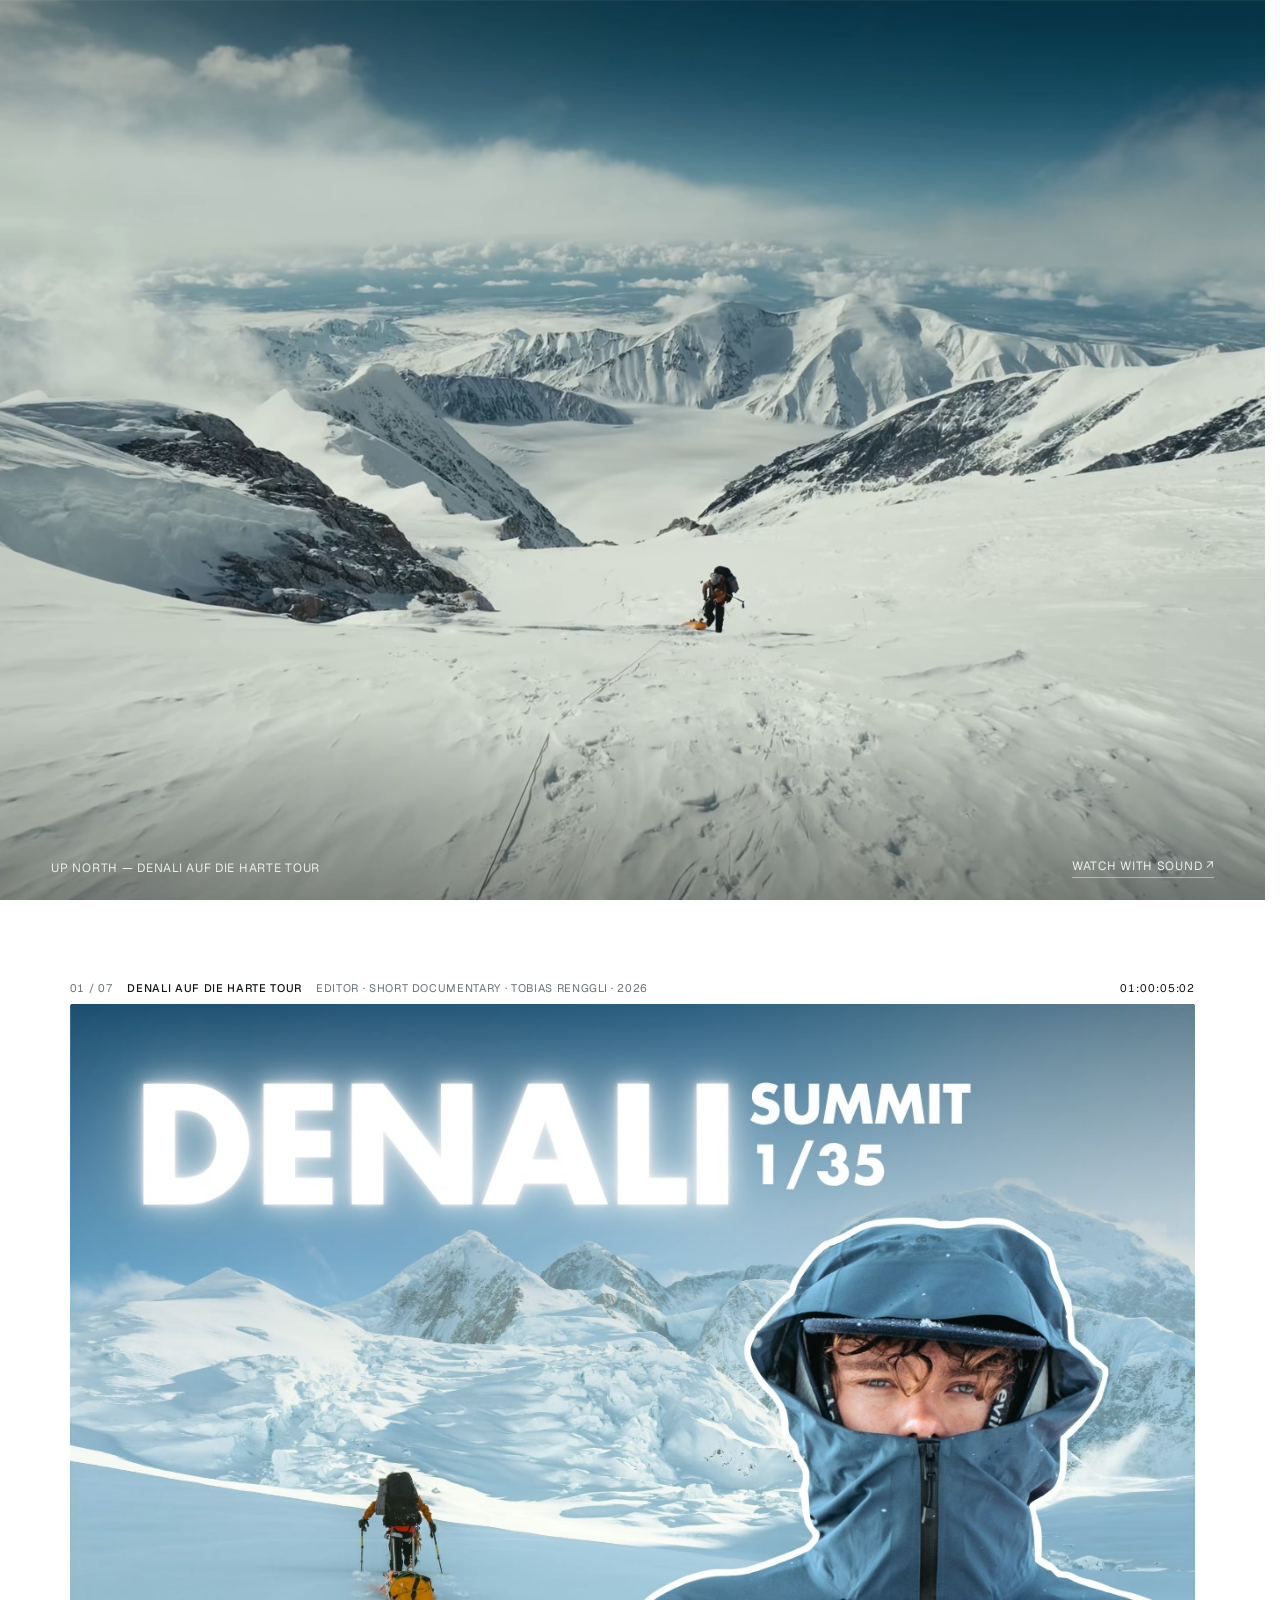
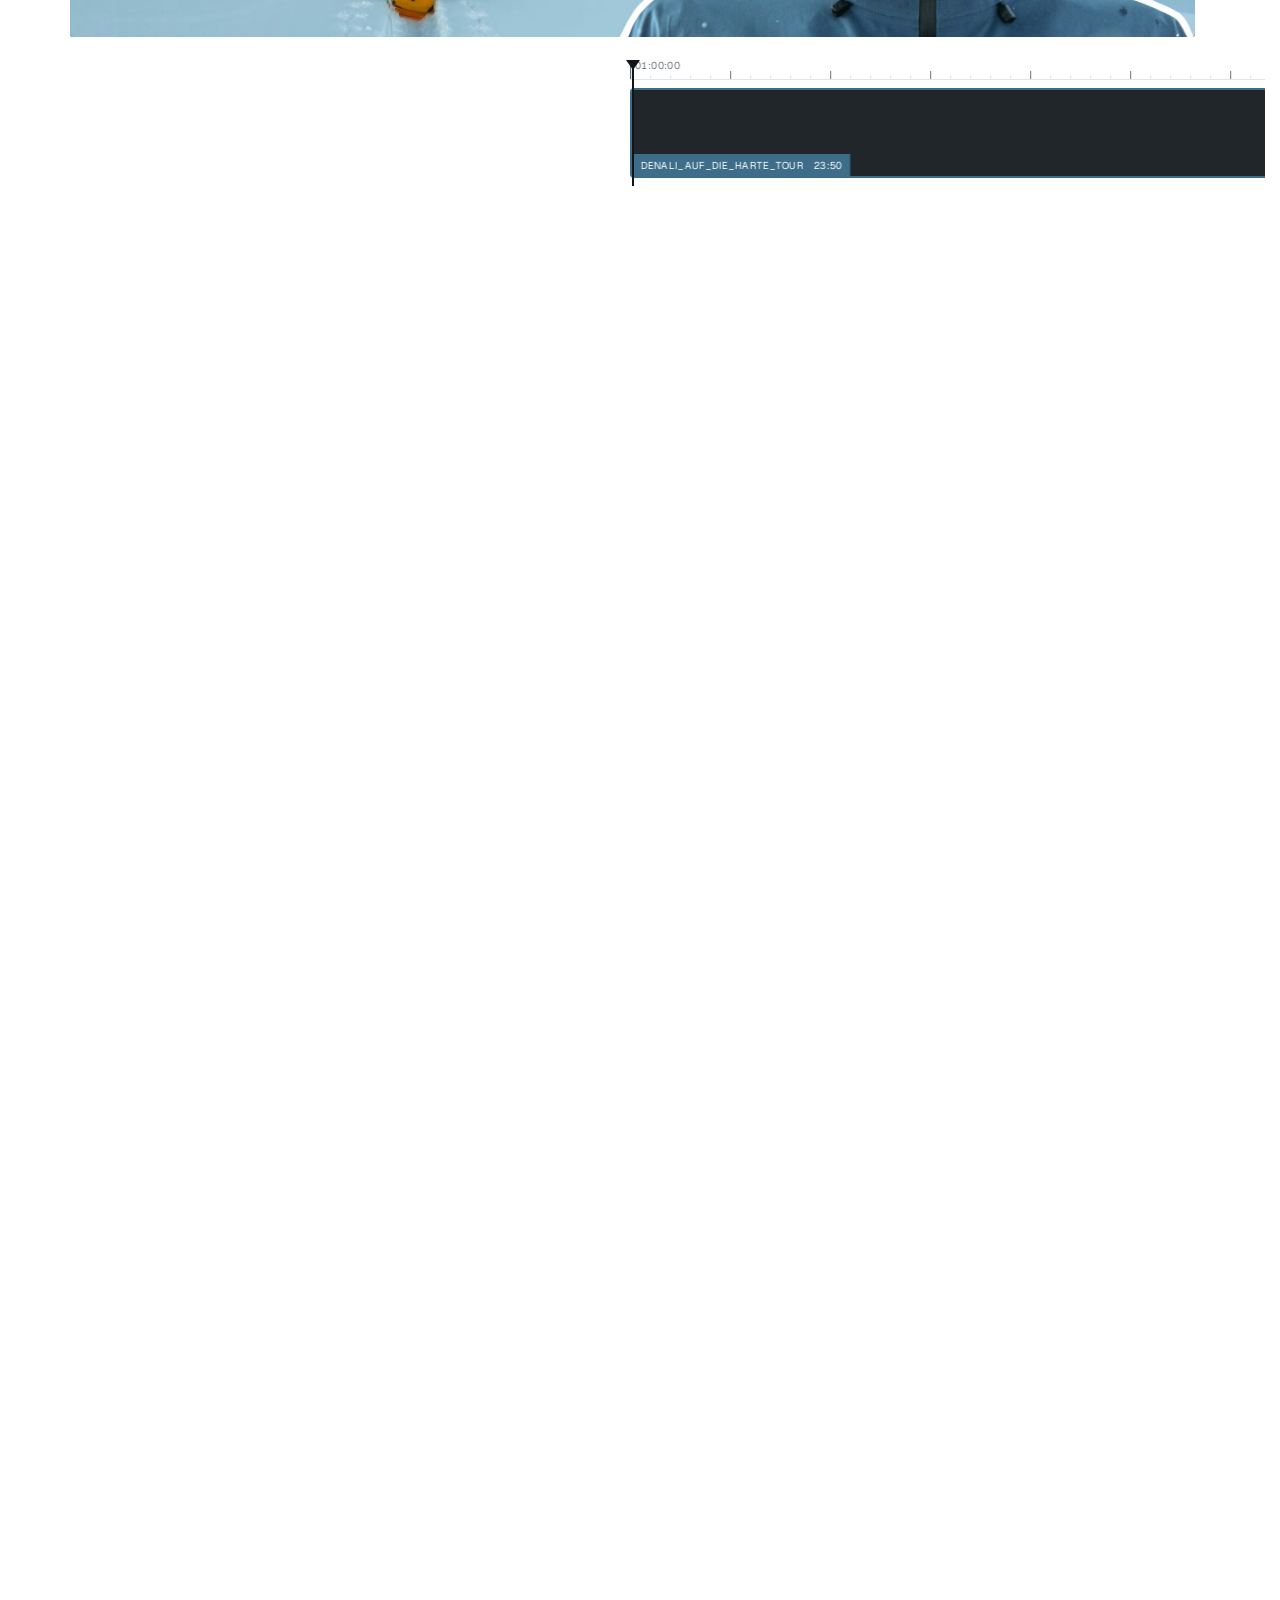
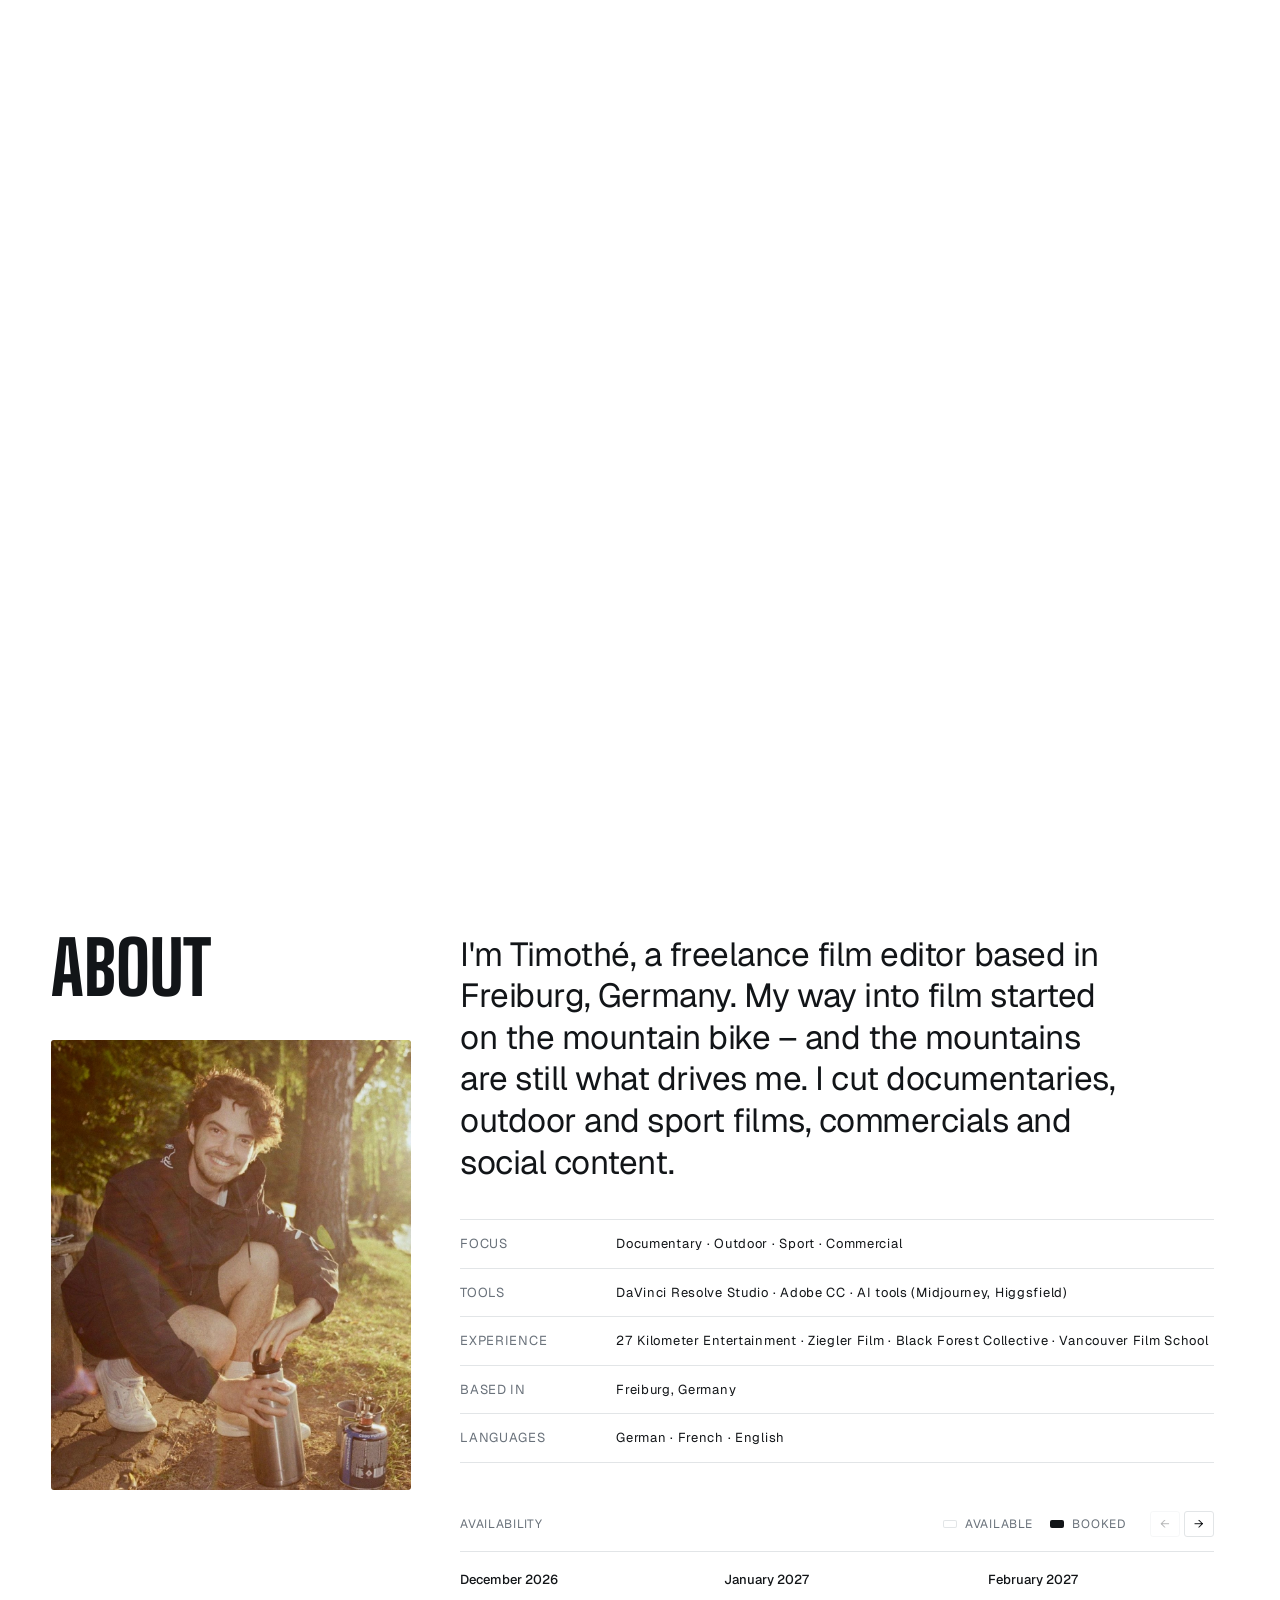
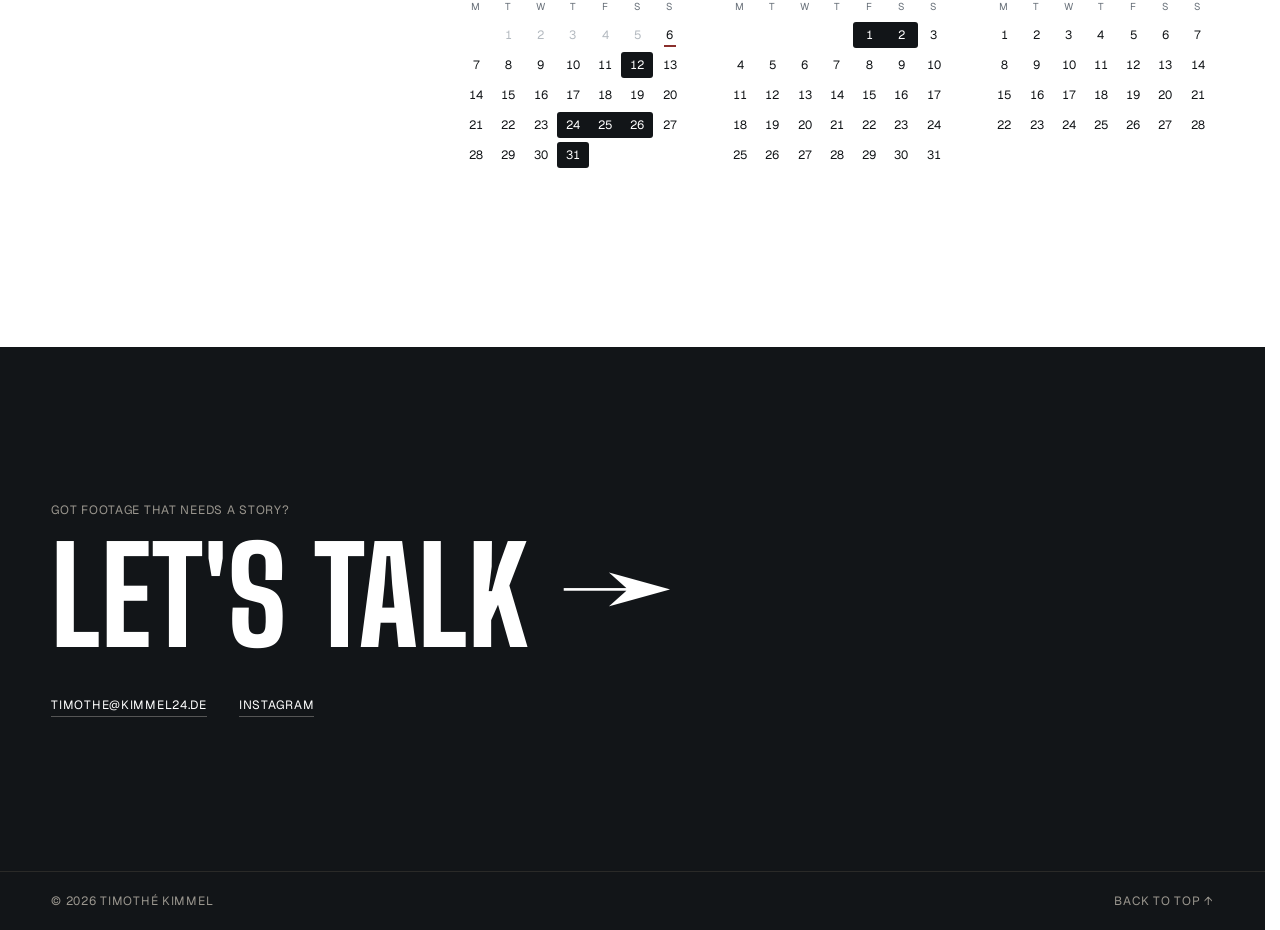
==== index.html @ 5ed4fe99 "Alte Einrast-Version (?snap) entfernt Co-Authored-By: Claude Opus 5.5 <noreply@anthropic.com>" ====
<!doctype html>
<html lang="en">
<head>
  <meta charset="utf-8">
  <meta name="viewport" content="width=device-width, initial-scale=1">
  <title>Timothé Kimmel | Editor – Sport, Outdoor & Doc</title>
  <meta name="description" content="Timothé Kimmel – freelance editor for sport, outdoor and documentary films.">
  <link rel="preconnect" href="https://fonts.googleapis.com">
  <link rel="preconnect" href="https://fonts.gstatic.com" crossorigin>
  <link href="https://fonts.googleapis.com/css2?family=Big+Shoulders+Display:wght@700;800&family=Geist:wght@400;500;600&display=swap" rel="stylesheet">
  <link rel="stylesheet" href="style.css?v=75">
</head>
<body>

  <header class="topbar">
    <a href="#top" class="brand">Timothé Kimmel</a>
    <nav>
      <a href="#work">Work</a>
      <a href="#about">About</a>
      <a href="#contact">Contact</a>
    </nav>
  </header>

  <main id="top">

    <!-- ============ HERO ============ -->
    <section class="hero">
      <!-- Hintergrund: eigener Denali-Loop.
           data-landscape = Querformat (16:9), data-portrait = Hochformat (9:16) fürs Handy (leer = Querformat überall).
           Zu jedem Namen gehören die Dateien -av1.mp4, -hevc.mp4 und -h264.mp4 im Ordner media/. -->
      <div class="hero-media" data-landscape="media/banner-16x9" data-portrait="media/banner-9x16">
        <video autoplay muted loop playsinline preload="auto" poster="media/banner-16x9-poster.jpg" aria-hidden="true"></video>
      </div>
      <h1 class="visually-hidden">Timothé Kimmel – Freelance Editor for sport, outdoor &amp; documentary</h1>
      <div class="hero-bar mono">
        <span>Up North — Denali auf die harte Tour</span>
        <button class="hero-watch" data-video="youtube:qEK9n64dlRE" data-title="Denali auf die harte Tour">Watch with sound ↗</button>
      </div>
    </section>

    <!-- ============ WORK: Timeline ============
         Jeder Clip = ein Projekt. Reihenfolge hier = Reihenfolge in der Timeline.
         data-video    = youtube:ID  oder  vimeo:ID  oder  vimeo:ID:HASH  (weglassen = noch nicht fertig)
         data-duration = Filmlänge in Sekunden (bestimmt die Clip-Breite und den Timecode)
         data-status="in-post" = Projekt im Schnitt, nicht anklickbar -->
    <section class="work" id="work">
      <div class="tl-sticky">
        <h2 class="visually-hidden">Work</h2>

        <!-- Viewer: zeigt das Projekt unter dem Abspielkopf (wie der Viewer in Resolve) -->
        <div class="tl-stage">
          <div class="tl-frame">
            <div class="tl-bar mono" aria-live="polite">
              <span class="tl-count muted">01 / 07</span>
              <span class="tl-title"></span>
              <span class="tl-meta muted"></span>
              <span class="tl-award" hidden></span>
              <span class="vw-tc" aria-hidden="true">01:00:00:00</span>
            </div>
            <button class="tl-viewer" aria-label="Play film">
              <img class="vw-still" alt="">
              <video class="vw-video" muted loop playsinline preload="none" aria-hidden="true"></video>
              <span class="vw-play mono" aria-hidden="true">Play film ↗</span>
            </button>
          </div>
        </div>

        <div class="tl-viewport">
          <div class="tl-track">
            <div class="tl-ruler" aria-hidden="true"></div>

            <button class="clip" data-video="youtube:qEK9n64dlRE" data-duration="1430" data-preview="media/preview-denali.mp4"
              data-title="Denali auf die harte Tour" data-meta="Editor · Short documentary · Tobias Renggli · 2026"
              data-thumb="media/thumbs/denali.jpg?v=2"></button>

            <button class="clip" data-video="youtube:c_zBys_uTHk" data-duration="58"
              data-title="Gipfeli of Switzerland" data-meta="Junior Editor · Documentary · Tobias Renggli · 2024" data-award="EOFT Selection"
              data-thumb="media/thumbs/gipfeli.jpg?v=2"></button>

            <button class="clip" data-video="vimeo:1159707051" data-duration="95"
              data-title="Fehl am Platz" data-meta="Director · Editor · Short film · 2026"
              data-thumb="media/thumbs/fehl-am-platz.jpg?v=2"></button>

            <button class="clip" data-video="youtube:lmGJY6_9Zt0" data-duration="607"
              data-title="Why I needed a night outside. Solo." data-meta="Editor · Travel vlog · Wiebke Lühmann · 2025"
              data-thumb="media/thumbs/night-outside.jpg?v=2"></button>

            <button class="clip" data-video="youtube:7GFW0JM0Wo0" data-duration="19"
              data-title="Autumn" data-meta="Camera · Editor · MTB film · Julius Kowaltschik · 2024"
              data-thumb="media/thumbs/autumn.jpg?v=2"></button>

            <button class="clip" data-video="vimeo:836962035:14b866cf9f" data-duration="60"
              data-title="FUJIFILM X-H2s" data-meta="Editor · Trailer · Fujifilm – Visual Storytelling with Sarah Ziegler · 2023"
              data-thumb="media/thumbs/fujifilm.jpg?v=2"></button>

            <button class="clip" data-status="in-post" data-duration="180"
              data-title="enliven" data-meta="MTB film · In post – coming soon"
              data-thumb="media/thumbs/enliven.jpg?v=2"></button>
          </div>
          <div class="tl-playhead" aria-hidden="true"></div>
        </div>

      </div>
    </section>

    <!-- ============ ABOUT ============ -->
    <section class="section about" id="about">
      <div class="about-side">
        <h2 class="section-title">About</h2>
        <figure class="portrait">
          <img src="media/portrait.jpg?v=3" alt="Timothé Kimmel" width="1060" height="1326" loading="lazy">
        </figure>
      </div>
      <div class="about-body">
        <p class="lead">I'm Timothé, a freelance film editor based in Freiburg, Germany. My way into film started on the mountain bike – and the mountains are still what drives me. I cut documentaries, outdoor and sport films, commercials and social content.</p>
        <ul class="facts mono">
          <li><span>Focus</span>Documentary · Outdoor · Sport · Commercial</li>
          <li><span>Tools</span>DaVinci Resolve Studio · Adobe CC · AI tools (Midjourney, Higgsfield)</li>
          <li><span>Experience</span>27 Kilometer Entertainment · Ziegler Film · Black Forest Collective · Vancouver Film School</li>
          <li><span>Based in</span>Freiburg, Germany</li>
          <li><span>Languages</span>German · French · English</li>
        </ul>
        <!-- Auslastungskalender: belegte Tage kommen automatisch aus dem Google-Kalender
             (media/availability.json, alle 3 Stunden aktualisiert per GitHub Action). -->
        <div class="availability" hidden>
          <div class="avail-head mono">
            <span class="muted">Availability</span>
            <span class="avail-legend"><i class="lg-free"></i>Available <i class="lg-busy"></i>Booked</span>
            <span class="avail-nav">
              <button class="avail-prev" aria-label="Previous month">←</button>
              <button class="avail-next" aria-label="Next month">→</button>
            </span>
          </div>
          <div class="avail-months"></div>
        </div>
      </div>
    </section>

    <!-- ============ CONTACT ============ -->
    <section class="contact" id="contact">
      <p class="mono muted">Got footage that needs a story?</p>
      <a class="contact-big" href="mailto:timothe@kimmel24.de">Let's talk →</a>
      <div class="contact-links mono">
        <a href="mailto:timothe@kimmel24.de">timothe@kimmel24.de</a>
        <a href="https://www.instagram.com/timothe.kimmel/" target="_blank" rel="noopener">Instagram</a>
      </div>
    </section>
  </main>

  <footer class="footer mono">
    <span>© <span id="year"></span> Timothé Kimmel</span>
    <a href="#top">Back to top ↑</a>
  </footer>

  <!-- Video player -->
  <div class="lightbox" id="lightbox" role="dialog" aria-modal="true" aria-label="Video" hidden>
    <button class="lightbox-close mono" aria-label="Close">Close ✕</button>
    <div class="lightbox-frame"></div>
  </div>

  <!-- Eigener Cursor über Viewer und Clips (nur mit Maus) -->
  <div class="cursor" aria-hidden="true"><span class="cursor-label"></span></div>

  <script src="main.js?v=76"></script>
</body>
</html>
---- style.css ----
/* ============ Farben & Schriften – hier zentral anpassen ============ */
:root {
  /* Kühle Palette aus dem Denali-Material: Schnee, Fels, Gletscher */
  --paper: #ffffff;    /* Weiß */
  --ink: #121518;      /* Fels – fast Schwarz mit Blaustich */
  --muted: #69717a;    /* Granit-Grau */
  --line: #e2e5e7;
  --accent: #3e6d8a;   /* Gletscherblau – nur sparsam (Hover, Status) */
  --offline: #8a2f2c;  /* dunkles Rot für Projekte "In post" */
  --sans: "Geist", system-ui, sans-serif;
  /* Beschriftungen/Timecode: Geist mit gleich breiten Ziffern (normale Null, Timecode springt nicht) */
  --mono: "Geist", system-ui, sans-serif;
  /* Überschriften-Schrift: Big Shoulders Display */
  --display: "Big Shoulders Display", Impact, sans-serif;
  --display-weight: 800; --display-style: normal; --display-case: uppercase;
  --display-track: 0; --display-lh: .82; --display-scale: 1.15;
  --gutter: clamp(16px, 4vw, 56px);
}

* { box-sizing: border-box; margin: 0; padding: 0; }
html { scroll-behavior: smooth; overflow-x: hidden; overflow-x: clip; scrollbar-gutter: stable; }
body {
  background: var(--paper);
  color: var(--ink);
  font-family: var(--sans);
  font-size: 17px;
  line-height: 1.5;
  -webkit-font-smoothing: antialiased;
  overflow-x: hidden; overflow-x: clip;
}
img { display: block; width: 100%; height: 100%; object-fit: cover; }
a { color: inherit; text-decoration: none; }
button { font: inherit; color: inherit; background: none; border: 0; cursor: pointer; }

.mono { font-family: var(--mono); font-size: 12px; letter-spacing: .06em; text-transform: uppercase; font-variant-numeric: tabular-nums; }
.muted { color: var(--muted); }

/* ============ Topbar ============ */
.topbar {
  position: fixed; inset: 0 0 auto 0; z-index: 20;
  display: flex; justify-content: space-between; align-items: center;
  padding: 18px var(--gutter);
  background: rgba(255,255,255,.9); color: var(--ink);
  backdrop-filter: blur(10px); -webkit-backdrop-filter: blur(10px);
  border-bottom: 1px solid var(--line);
  transform: translate3d(0, -100%, 0); transition: transform .45s cubic-bezier(.2,.7,.2,1);
  /* eigene, feste Grafikebene: kein Flackern der Schrift beim schnellen Scrollen */
  will-change: transform; backface-visibility: hidden; -webkit-backface-visibility: hidden;
}
.topbar.is-visible { transform: translate3d(0, 0, 0); }
.visually-hidden { position: absolute; width: 1px; height: 1px; overflow: hidden; clip: rect(0 0 0 0); white-space: nowrap; }
.brand { font-family: var(--display); font-weight: var(--display-weight); font-style: var(--display-style); text-transform: var(--display-case); letter-spacing: var(--display-track); font-size: calc(19px * var(--display-scale)); }
.topbar nav { display: flex; gap: clamp(14px, 3vw, 36px); font-family: var(--mono); font-size: 12px; text-transform: uppercase; letter-spacing: .06em; }
.topbar nav a { position: relative; }
.topbar nav a::after { content: ""; position: absolute; left: 0; right: 100%; bottom: -3px; height: 1px; background: currentColor; transition: right .3s; }
.topbar nav a:hover::after { right: 0; }

/* ============ Hero: Denali vollflächig ============ */
.hero {
  position: relative; isolation: isolate;
  min-height: 100svh;
  display: flex; flex-direction: column; justify-content: flex-end;
  padding: 110px var(--gutter) 0;
  color: #fff; background: var(--ink);
  overflow: hidden; overflow: clip;
}
.hero-media { position: absolute; inset: 0; z-index: -1; }
.hero-media img { width: 100%; height: 100%; object-fit: cover; animation: drift 30s ease-out both; }
.hero-media video { position: absolute; inset: 0; width: 100%; height: 100%; object-fit: cover; }
@keyframes drift { from { transform: scale(1.12); } to { transform: scale(1); } }
.hero-media::after {
  content: ""; position: absolute; inset: 0; z-index: 2;
  background: linear-gradient(180deg, rgba(0,0,0,.25) 0%, rgba(0,0,0,0) 18%, rgba(0,0,0,0) 80%, rgba(0,0,0,.35) 100%);
}
.hero-bar {
  display: flex; justify-content: space-between; align-items: center; gap: 16px; flex-wrap: wrap;
  padding: 22px 0; opacity: .85;
}
.hero-watch { text-transform: uppercase; letter-spacing: .06em; border-bottom: 1px solid rgba(255,255,255,.5); padding-bottom: 2px; }
.hero-watch:hover { border-color: #fff; }
.hero:hover .hero-bar { opacity: 1; }

/* ============ Sections ============ */
.section { padding: clamp(72px, 12vw, 160px) var(--gutter) 0; }
.section-head {
  display: flex; justify-content: space-between; align-items: baseline; gap: 16px; flex-wrap: wrap;
  border-bottom: 1px solid var(--ink); padding-bottom: 14px; margin-bottom: clamp(24px, 4vw, 48px);
}
.section-title { font-family: var(--display); font-weight: var(--display-weight); font-style: var(--display-style); text-transform: var(--display-case); letter-spacing: var(--display-track); font-size: calc(clamp(30px, 5vw, 64px) * var(--display-scale)); line-height: .95; }

/* Karten allgemein */
.thumb { position: relative; aspect-ratio: 16 / 9; overflow: hidden; background: #ccc; }
.thumb img { transition: transform .9s cubic-bezier(.2,.7,.2,1), filter .5s; }
.card-meta { position: relative; padding-top: 14px; }
.card-meta h3 { font-weight: 600; font-size: clamp(21px, 2.2vw, 30px); line-height: 1.1; letter-spacing: -.015em; margin: 4px 0 6px; }

/* Coming soon */
.soon-grid { display: grid; gap: clamp(16px, 2.5vw, 32px); }
.soon-card { display: grid; grid-template-columns: 2fr 1fr; gap: clamp(16px, 2.5vw, 32px); align-items: end; }
.soon-card .thumb img { filter: grayscale(.35); }
.badge { display: inline-flex; align-items: center; gap: 6px; color: var(--accent); }
.badge::before { content: ""; width: 7px; height: 7px; border-radius: 50%; background: var(--accent); }

/* Filter */
.filters { display: flex; flex-wrap: wrap; gap: 6px; }
.filters button { border: 1px solid var(--line); border-radius: 99px; padding: 7px 14px; transition: all .2s; }
.filters button:hover { border-color: var(--ink); }
.filters button.is-active { background: var(--ink); border-color: var(--ink); color: var(--paper); }

/* Projekt-Raster: erstes Projekt groß, Rest zweispaltig */
.work-grid { display: grid; grid-template-columns: repeat(2, 1fr); gap: clamp(36px, 5vw, 72px) clamp(16px, 2.5vw, 32px); }
.work-card { cursor: pointer; outline: none; }
.work-card.is-hidden { display: none; }
.work-card:hover .thumb img, .work-card:focus-visible .thumb img { transform: scale(1.045); }
.work-card:focus-visible .thumb { outline: 2px solid var(--accent); outline-offset: 4px; }

.play {
  position: absolute; left: 50%; top: 50%; width: 76px; height: 76px; margin: -38px 0 0 -38px;
  border-radius: 50%; background: rgba(255,255,255,.92);
  transform: scale(.6); opacity: 0; transition: transform .35s cubic-bezier(.2,.7,.2,1), opacity .25s;
}
.play::after { content: ""; position: absolute; left: 31px; top: 25px; border: 13px solid transparent; border-left: 20px solid var(--ink); border-right: 0; }
.work-card:hover .play, .work-card:focus-visible .play { transform: scale(1); opacity: 1; }
@media (hover: none) { .play { transform: scale(.8); opacity: .95; } }

/* About */
.about { display: grid; grid-template-columns: 1fr 2fr; gap: 32px; }
.about .section-title { border: 0; }
.lead { font-size: clamp(22px, 2.6vw, 36px); line-height: 1.25; letter-spacing: -.015em; margin-bottom: 36px; max-width: 30ch; }
.facts { list-style: none; border-top: 1px solid var(--line); }
.facts li { display: grid; grid-template-columns: 140px 1fr; gap: 16px; padding: 14px 0; border-bottom: 1px solid var(--line); text-transform: none; font-size: 13px; }
.facts span { color: var(--muted); text-transform: uppercase; }

/* Kontakt */
.contact {
  margin-top: clamp(96px, 14vw, 200px);
  background: var(--ink); color: var(--paper);
  padding: clamp(72px, 12vw, 160px) var(--gutter);
}
.contact .muted { color: #9a968e; }
.contact-big {
  display: inline-block; margin: 18px 0 40px;
  font-family: var(--display); font-weight: var(--display-weight); font-style: var(--display-style); text-transform: var(--display-case); letter-spacing: var(--display-track);
  font-size: calc(clamp(40px, 9vw, 160px) * var(--display-scale)); line-height: .9; white-space: nowrap;
  transition: color .25s;
}
.contact-big:hover { color: var(--accent); }
.contact-links { display: flex; flex-wrap: wrap; gap: 12px 32px; }
.contact-links a { border-bottom: 1px solid #555; padding-bottom: 2px; }
.contact-links a:hover { border-color: var(--accent); }

.footer { display: flex; justify-content: space-between; padding: 20px var(--gutter); background: var(--ink); color: #9a968e; border-top: 1px solid #2a2a28; }

/* Lightbox */
.lightbox { position: fixed; inset: 0; z-index: 50; background: rgba(10,10,9,.94); display: grid; place-items: center; padding: var(--gutter); overscroll-behavior: contain; touch-action: none; }
.lightbox-frame { touch-action: auto; }
.lightbox[hidden] { display: none; }
.lightbox-frame { width: min(1400px, 100%); aspect-ratio: 16 / 9; max-height: 85vh; }
.lightbox-frame iframe { width: 100%; height: 100%; border: 0; }
.lightbox-close { position: absolute; top: 18px; right: var(--gutter); color: #fff; padding: 8px; }
.lightbox-close:hover { color: var(--accent); }

/* Einblenden beim Scrollen */
.reveal { opacity: 0; transform: translateY(28px); transition: opacity .8s ease, transform .8s cubic-bezier(.2,.7,.2,1); }
.reveal.is-in { opacity: 1; transform: none; }

/* ============ Handy ============ */
@media (max-width: 760px) {
  .soon-grid, .soon-card, .work-grid, .about { grid-template-columns: 1fr; }
  .facts li { grid-template-columns: 110px 1fr; }
  .footer { flex-direction: column; gap: 8px; }
}

@media (prefers-reduced-motion: reduce) {
  *, *::before, *::after { animation: none !important; transition: none !important; }
  .reveal { opacity: 1; transform: none; }
}

/* ============ WORK: Viewer + Timeline ============ */
.work { position: relative; }
.tl-sticky {
  position: sticky; top: 0; height: 100svh; overflow: hidden; overflow: clip; /* clip: lässt sich nicht verschieben */
  display: flex; flex-direction: column; justify-content: center;
  padding: 76px 0 clamp(14px, 2.4vh, 28px);
  --clip-h: clamp(56px, 10vh, 96px);
}

/* Viewer: so groß wie möglich, kleine Titelzeile darüber */
/* Viewer + Timeline als ein Block, mittig im Bildschirm.
   Die Bühne ist so hoch wie ein 16:9-Bild in voller Breite (+ Titelzeile) und schrumpft, wenn der Platz nicht reicht. */
.tl-stage {
  flex: 0 1 auto; min-height: 0; height: calc((100vw - 2 * var(--gutter)) * 9 / 16 + 28px);
  display: flex; justify-content: center; align-items: flex-end;
  padding: 0 var(--gutter); margin-bottom: clamp(16px, 2.6vh, 28px); container-type: size;
}
/* Viewer bleibt immer 16:9: so breit wie möglich, aber nie höher als der verfügbare Platz (abzüglich Titelzeile) */
.tl-frame { --bar: 28px; width: min(100cqw, (100cqh - var(--bar)) * 16 / 9); display: flex; flex-direction: column; }
.tl-bar {
  display: flex; align-items: baseline; gap: 14px; padding-bottom: 8px; font-size: 11px; white-space: nowrap; min-width: 0;
}
.tl-title { color: var(--ink); font-weight: 500; }
.tl-meta { overflow: hidden; text-overflow: ellipsis; min-width: 0; }
.tl-award { color: var(--accent); font-weight: 500; }
.tl-award[hidden] { display: none; }
.vw-tc { margin-left: auto; font-variant-numeric: tabular-nums; letter-spacing: .08em; }
.tl-viewer { position: relative; flex: none; aspect-ratio: 16 / 9; width: 100%; background: #0d0f11; overflow: hidden; border-radius: 3px; cursor: pointer; }
.tl-viewer img, .tl-viewer video { position: absolute; inset: 0; width: 100%; height: 100%; object-fit: cover; transition: opacity .3s ease; }
.tl-viewer .vw-still.is-front { animation: kenburns 14s ease-in-out infinite alternate; }  /* nur die sichtbare Ebene bewegt sich */
@keyframes kenburns { from { transform: scale(1); } to { transform: scale(1.08) translate(-1%, -1%); } }
.tl-viewer .vw-video { opacity: 0; }
.tl-viewer.has-video .vw-video { opacity: 1; transition-duration: .5s; }  /* Loop blendet weich ein, beim Wechsel kurz aus */
.tl-viewer.is-switching img, .tl-viewer.is-switching video { opacity: 0; }
/* Zwei Thumbnail-Ebenen für die Kreuzblende: sichtbar ist nur die vordere bzw. die gerade einblendende */
.tl-viewer .vw-still { z-index: 1; }
.tl-viewer .vw-still:not(.is-front):not(.is-in) { opacity: 0; transition: none; }
.tl-viewer .vw-video { z-index: 2; }
.tl-viewer .vw-still.is-in { z-index: 3; }
.tl-viewer[data-cut="cut"] .vw-still { transition: none; }  /* Schnitt/Blende steuert das Skript selbst */
.tl-viewer.is-offline::after { z-index: 4; }
.tl-viewer .vw-play { z-index: 5; }
.vw-play {
  position: absolute; bottom: 14px; left: 16px; z-index: 2; color: #fff; font-size: 11px; text-shadow: 0 1px 6px rgba(0,0,0,.5);
  opacity: 0; transform: translateY(4px); transition: opacity .25s, transform .25s;
}
.tl-viewer:hover .vw-play, .tl-viewer:focus-visible .vw-play { opacity: 1; transform: none; }
.tl-viewer.is-offline { cursor: default; }
.tl-viewer.is-offline::after {
  content: "In post – coming soon"; position: absolute; inset: 0; display: grid; place-items: center;
  font-family: var(--mono); font-size: 12px; letter-spacing: .08em; text-transform: uppercase; color: #fff;
  background: repeating-linear-gradient(135deg, rgba(18,21,24,.55) 0 12px, rgba(18,21,24,.3) 12px 24px);
}
.tl-viewer.is-offline .vw-play { display: none; }

/* Timeline */
.tl-viewport { position: relative; flex: none; }
.tl-track { position: relative; display: flex; gap: 3px; width: max-content; padding-top: 28px; will-change: transform; }
.tl-ruler {
  position: absolute; left: 0; right: 0; top: 0; height: 20px; border-bottom: 1px solid var(--line);
  background:
    repeating-linear-gradient(90deg, var(--muted) 0 1px, transparent 1px 100px) bottom / 100% 8px no-repeat,
    repeating-linear-gradient(90deg, var(--line) 0 1px, transparent 1px 20px) bottom / 100% 4px no-repeat;
}
.tl-ruler span { position: absolute; top: 0; font-family: var(--mono); font-size: 10px; color: var(--muted); letter-spacing: .04em; padding-left: 4px; border-left: 1px solid var(--muted); line-height: 11px; }
.clip {
  flex: none; position: relative; height: var(--clip-h); display: flex; flex-direction: column; overflow: hidden;
  border-radius: 4px; border: 2px solid transparent; background: #20262a; transition: border-color .25s;
}
.clip-frames {
  flex: 1; background-image: var(--thumb); background-size: auto 100%; background-repeat: repeat-x;
  filter: grayscale(.85) brightness(.75); transition: filter .35s;
}
.clip-label {
  height: 22px; display: flex; justify-content: space-between; align-items: center; gap: 10px;
  padding: 0 8px; background: #4a5660; color: #fff; font-family: var(--mono); font-size: 10px; letter-spacing: .03em; transition: background .25s;
}
.clip-label span:first-child { overflow: hidden; text-overflow: ellipsis; white-space: nowrap; will-change: transform; }
.clip.is-active { border-color: var(--accent); }
.clip.is-active .clip-frames, .clip:hover .clip-frames { filter: none; }
.clip.is-active .clip-label { background: var(--accent); }
.clip:focus-visible { outline: 2px solid var(--ink); outline-offset: 3px; }
.clip[data-status="in-post"] { cursor: default; }
.clip[data-status="in-post"].is-active { border-color: var(--offline); }
.clip[data-status="in-post"].is-active .clip-label { background: var(--offline); }
.clip[data-status="in-post"] .clip-frames::after {
  content: ""; position: absolute; inset: 0 0 22px;
  background: repeating-linear-gradient(135deg, rgba(18,21,24,.45) 0 10px, rgba(18,21,24,.15) 10px 20px);
}
.tl-playhead { position: absolute; left: 50%; top: 0; bottom: -8px; width: 2px; margin-left: -1px; background: var(--ink); pointer-events: none; z-index: 3; }
.tl-playhead::before { content: ""; position: absolute; top: 0; left: -6px; border: 7px solid transparent; border-top: 10px solid var(--ink); }

/* Handy (Hochformat): ohne Überschrift, Viewer volle Breite */
@media (max-width: 760px) {
  .tl-sticky { --clip-h: clamp(56px, 10vh, 84px); padding-top: 72px; }
  .tl-stage { height: auto; flex: none; container-type: normal; }
  .tl-frame { width: 100%; }
  /* Feste Höhe (2 Zeilen), damit der Viewer beim Projektwechsel nicht springt */
  .tl-bar {
    display: grid; grid-template-columns: auto minmax(0, 1fr) auto; grid-template-rows: 16px 16px;
    column-gap: 10px; row-gap: 4px; align-items: center; white-space: nowrap;
  }
  .tl-title { overflow: hidden; text-overflow: ellipsis; min-width: 0; }
  .tl-meta { grid-column: 1 / 3; grid-row: 2; }
  .tl-award { grid-column: 3; grid-row: 2; justify-self: end; }
  .tl-award[hidden] { display: block; visibility: hidden; }
}

/* ============ Eigener Cursor ============ */
.cursor {
  position: fixed; left: 0; top: 0; z-index: 70; pointer-events: none;
  width: 66px; height: 66px; margin: -33px 0 0 -33px; border-radius: 50%;
  display: grid; place-items: center;
  background: rgba(255,255,255,.94); color: var(--ink);
  box-shadow: 0 6px 24px rgba(0,0,0,.18);
  transform: translate3d(var(--x, -200px), var(--y, -200px), 0) scale(0);
  transition: transform .25s cubic-bezier(.2,.7,.2,1), width .25s, height .25s, margin .25s, background .25s, color .25s;
  will-change: transform;
}
.cursor.is-on { transform: translate3d(var(--x), var(--y), 0) scale(1); }
.cursor-label { font-family: var(--mono); font-size: 9.5px; letter-spacing: .08em; text-transform: uppercase; display: flex; align-items: center; gap: 6px; white-space: nowrap; }
.cursor[data-kind="play"] .cursor-label::before { content: ""; border: 4px solid transparent; border-left: 7px solid currentColor; border-right: 0; }
.cursor[data-kind="view"] { width: 48px; height: 48px; margin: -24px 0 0 -24px; background: var(--ink); color: #fff; }
.cursor[data-kind="offline"] { width: 60px; height: 60px; margin: -30px 0 0 -30px; background: var(--offline); color: #fff; }
@media (hover: hover) and (pointer: fine) {
  .tl-viewer, .clip { cursor: none; }
  .tl-viewer .vw-play { display: none; }
}
@media (hover: none), (pointer: coarse) { .cursor { display: none; } }

/* ============ Portrait in About ============ */
.about-side { display: flex; flex-direction: column; gap: clamp(20px, 3vw, 36px); }
.portrait { margin: 0; max-width: 360px; aspect-ratio: 4 / 5; overflow: hidden; border-radius: 3px; background: var(--line); }
.portrait img { width: 100%; height: 100%; object-fit: cover; }
/* Einblenden: weich aus leichter Unschärfe und Zoom */
.portrait.reveal { opacity: 0; transform: none; }
.portrait.reveal img { transform: scale(1.08); filter: blur(8px); transition: transform 1.6s cubic-bezier(.2,.7,.2,1), filter 1.2s ease; }
.portrait.reveal.is-in { opacity: 1; transition: opacity 1.2s ease; }
.portrait.reveal.is-in img { transform: none; filter: none; }
@media (max-width: 760px) {
  .portrait { max-width: 70%; }
}

/* Handy/Touch: "Play film" unten links immer sichtbar (es gibt kein Drüberfahren) */
@media (hover: none), (pointer: coarse) {
  .tl-viewer .vw-play {
    opacity: 1; transform: none; left: 12px; bottom: 10px;
    font-size: 10px; text-shadow: 0 1px 2px rgba(0,0,0,.55), 0 0 12px rgba(0,0,0,.35);
  }
}

/* Alle Stellen mit der Beschriftungs-Schrift: gleich breite Ziffern */
.vw-tc, .clip-label, .tl-ruler span, .contact-meta, .footer, .topbar nav { font-variant-numeric: tabular-nums; }

/* ---------- Availability (eigener Kalender) ---------- */
.availability { margin-top: 48px; }
.avail-head { display: flex; align-items: center; gap: 24px; padding-bottom: 14px; border-bottom: 1px solid var(--line); }
.avail-legend { display: flex; align-items: center; gap: 8px; color: var(--muted); margin-left: auto; }
.avail-legend i { display: inline-block; width: 14px; height: 8px; border-radius: 2px; margin-left: 10px; }
.lg-free { box-shadow: inset 0 0 0 1px var(--line); }
.lg-busy { background: var(--ink); }
.avail-nav { display: flex; gap: 4px; }
.avail-nav button { font: inherit; color: var(--ink); background: none; border: 1px solid var(--line); border-radius: 3px; width: 30px; height: 26px; cursor: pointer; }
.avail-nav button:hover:not(:disabled) { border-color: var(--ink); }
.avail-nav button:disabled { opacity: .3; cursor: default; }
.avail-months { display: grid; grid-template-columns: repeat(3, 1fr); gap: clamp(20px, 3vw, 40px); padding-top: 18px; }
.avail-month h3 { font-family: var(--mono); font-size: 13px; font-weight: 500; margin-bottom: 10px; }
.avail-grid { display: grid; grid-template-columns: repeat(7, 1fr); row-gap: 4px; font-variant-numeric: tabular-nums; font-size: 12px; text-align: center; }
.avail-grid .wd { color: var(--muted); font-size: 10px; letter-spacing: .06em; padding-bottom: 4px; }
.avail-grid .d { line-height: 26px; position: relative; }
.avail-grid .past { color: #b4bac0; }
.avail-grid .busy { background: var(--ink); color: var(--paper); }
.avail-grid .busy.past { background: #c9ced3; color: var(--paper); }
.avail-grid .busy.s { border-radius: 3px 0 0 3px; }
.avail-grid .busy.e { border-radius: 0 3px 3px 0; }
.avail-grid .busy.s.e { border-radius: 3px; }
.avail-grid .today::after { content: ""; position: absolute; left: 50%; bottom: 1px; width: 12px; height: 2px; margin-left: -6px; background: var(--offline); }
.avail-grid .busy.today::after { background: var(--paper); }
@media (max-width: 1100px) { .avail-months { grid-template-columns: repeat(2, 1fr); } .avail-month:nth-child(3) { display: none; } }
@media (max-width: 760px) {
  .avail-head { flex-wrap: wrap; row-gap: 10px; }
  .avail-legend { order: 3; width: 100%; margin-left: 0; }
  .avail-legend i:first-child { margin-left: 0; }
  .avail-nav { margin-left: auto; }
  .avail-months { grid-template-columns: 1fr; }
  .avail-month:nth-child(2) { display: none; }
  .avail-grid .d { line-height: 34px; font-size: 13px; }
}
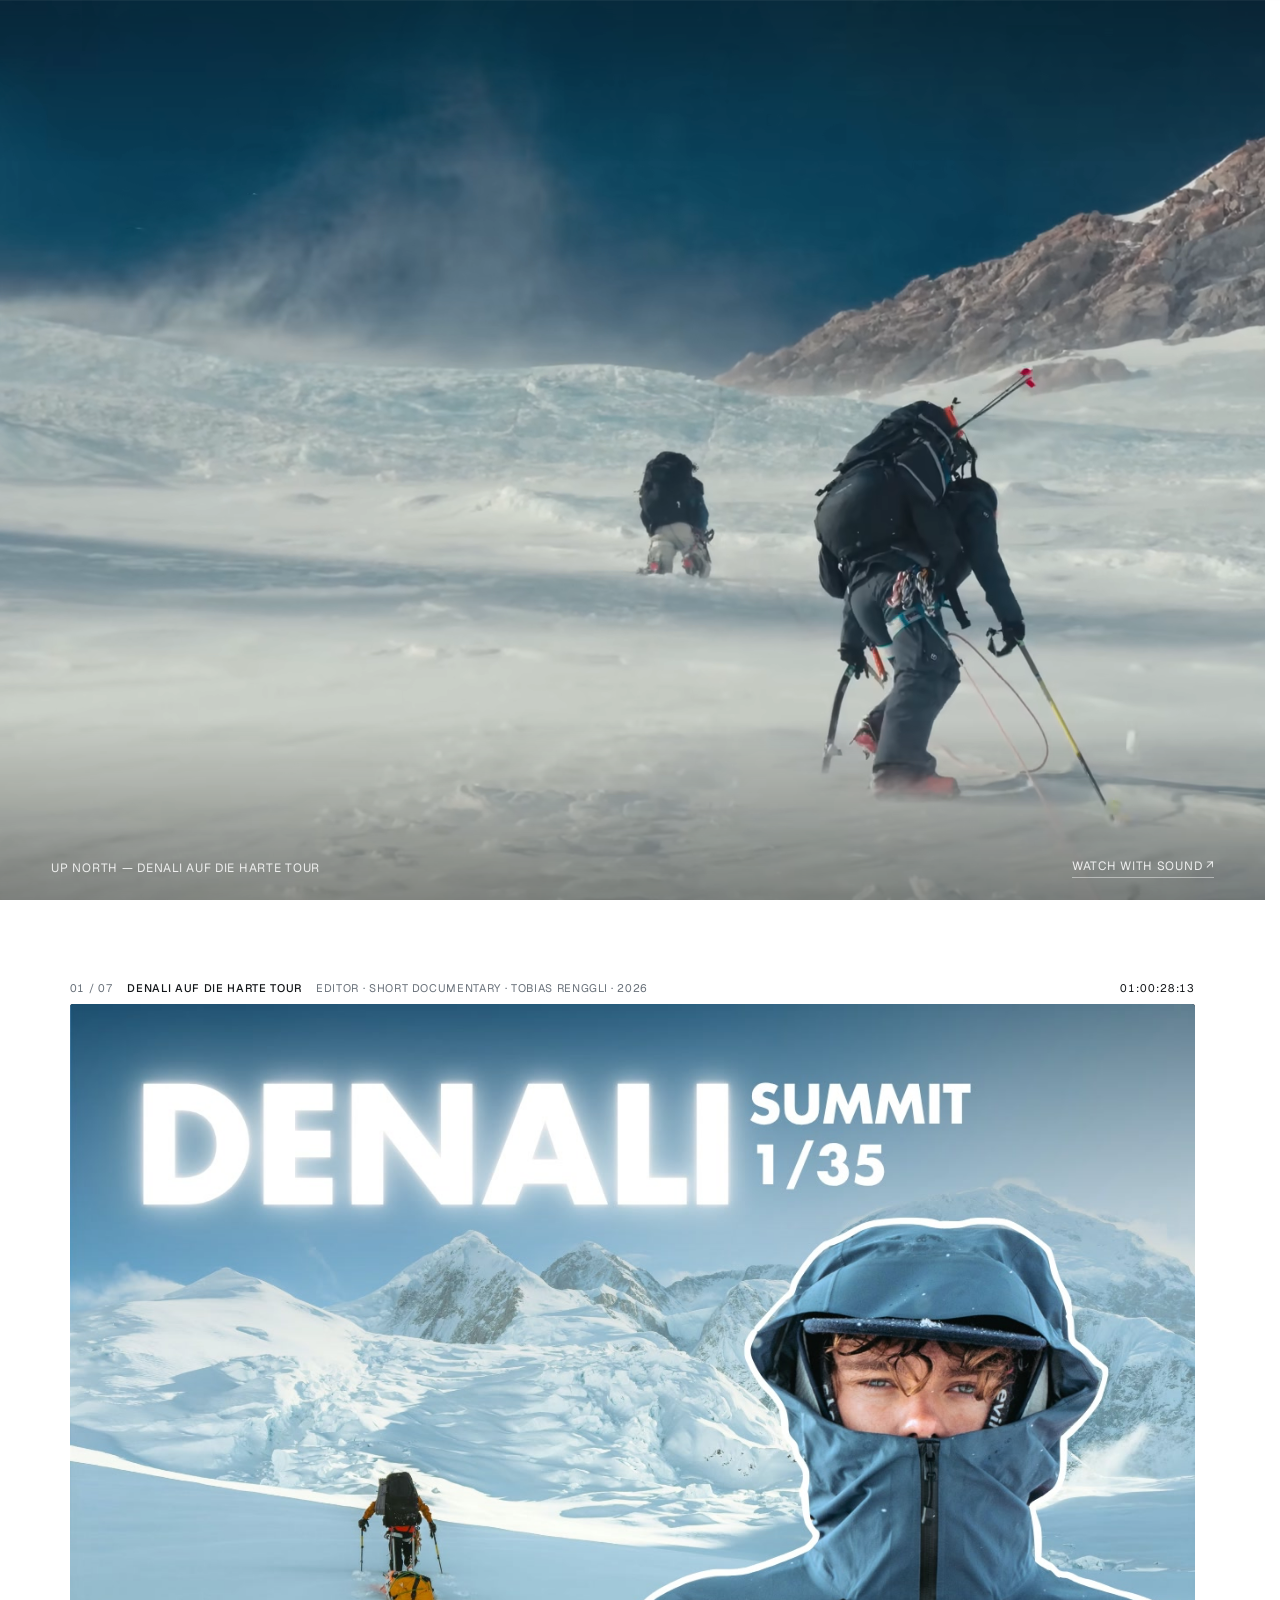
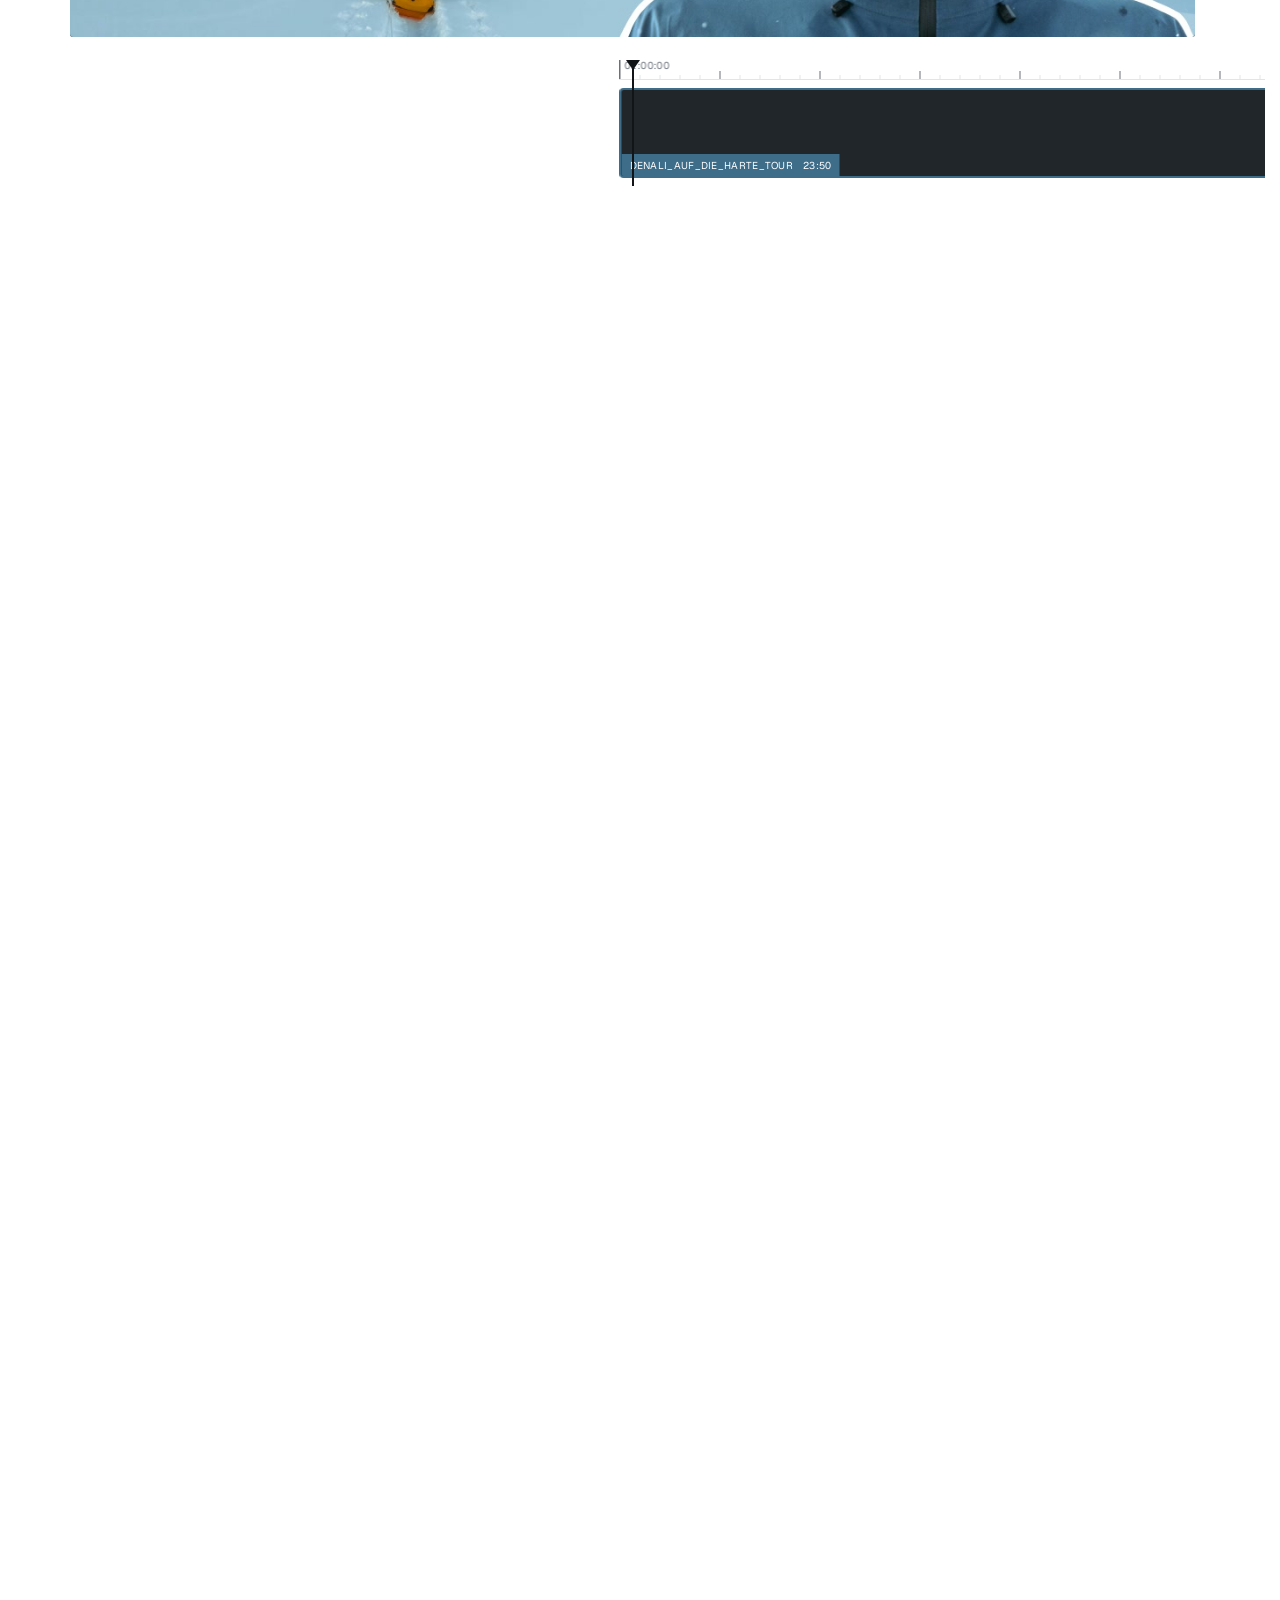
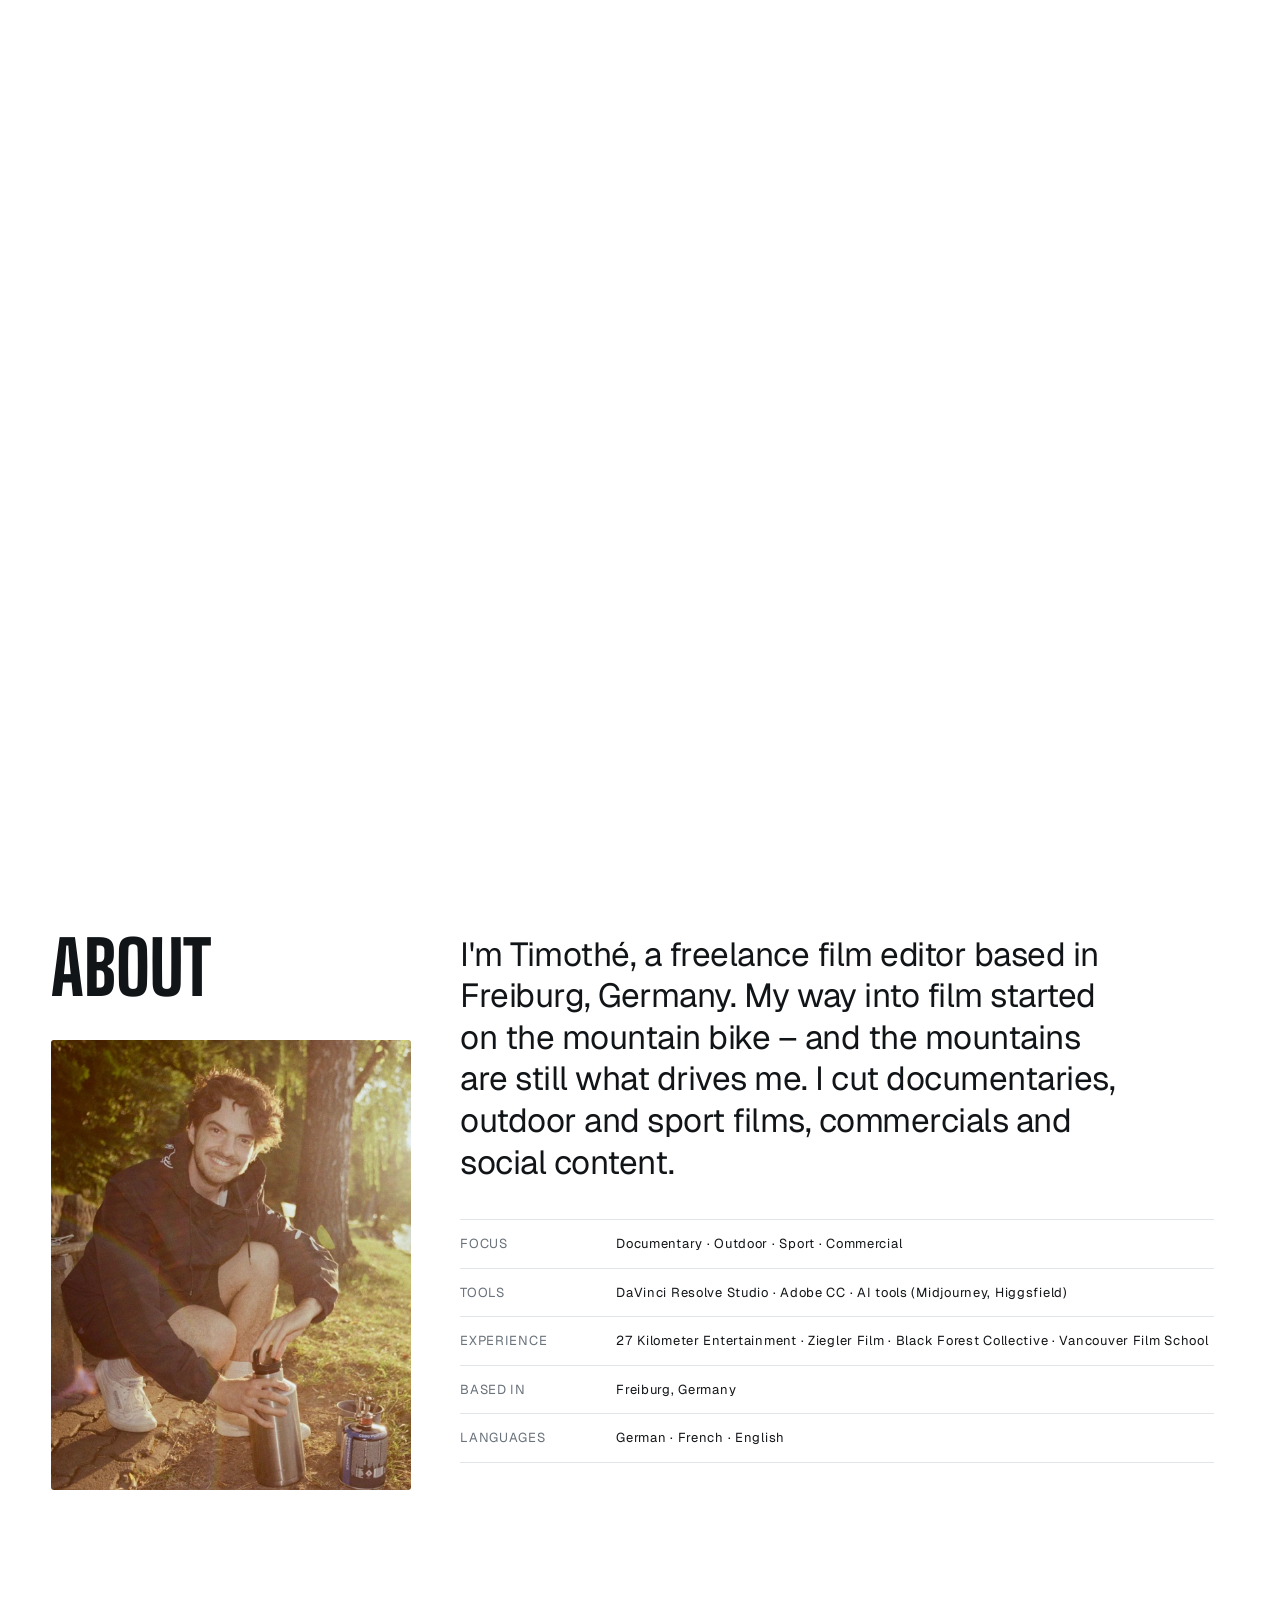
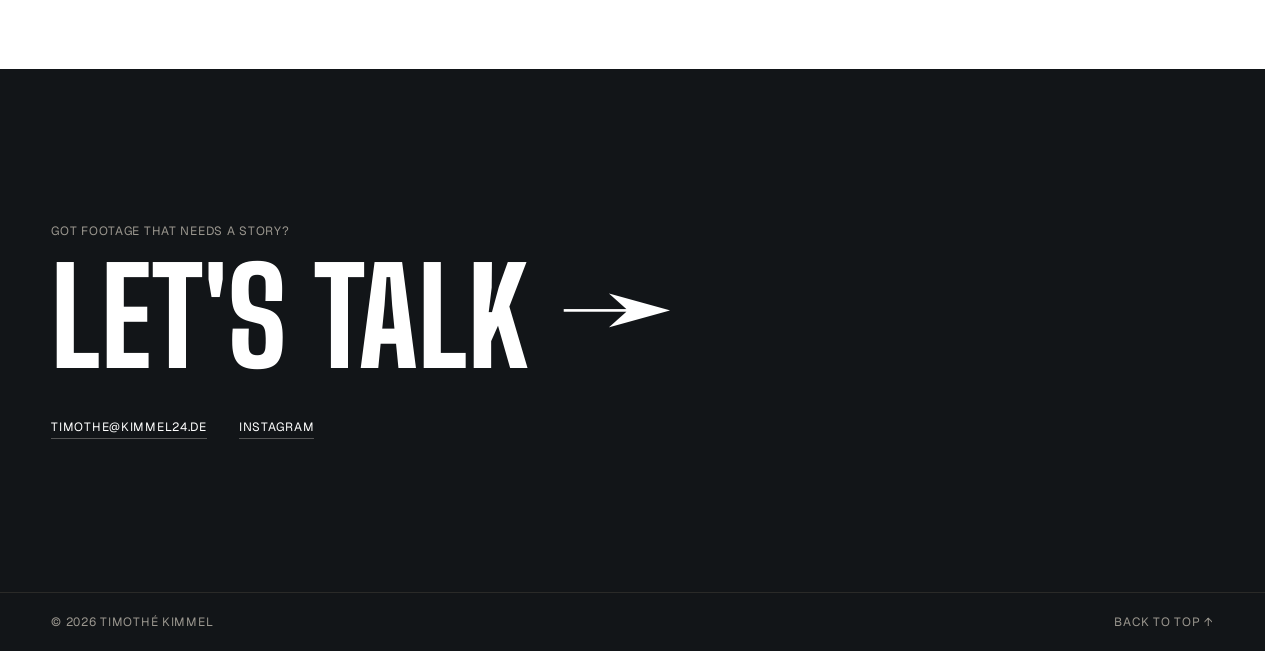
==== commit 8f93871e: "Auslastungskalender wieder entfernt (inkl. automatischer Aktualisierung) Co-Authored-By: Claude Opus" ====
--- a/index.html
+++ b/index.html
@@ -8,7 +8,7 @@
   <link rel="preconnect" href="https://fonts.googleapis.com">
   <link rel="preconnect" href="https://fonts.gstatic.com" crossorigin>
   <link href="https://fonts.googleapis.com/css2?family=Big+Shoulders+Display:wght@700;800&family=Geist:wght@400;500;600&display=swap" rel="stylesheet">
-  <link rel="stylesheet" href="style.css?v=75">
+  <link rel="stylesheet" href="style.css?v=77">
 </head>
 <body>
 
@@ -120,19 +120,6 @@
           <li><span>Based in</span>Freiburg, Germany</li>
           <li><span>Languages</span>German · French · English</li>
         </ul>
-        <!-- Auslastungskalender: belegte Tage kommen automatisch aus dem Google-Kalender
-             (media/availability.json, alle 3 Stunden aktualisiert per GitHub Action). -->
-        <div class="availability" hidden>
-          <div class="avail-head mono">
-            <span class="muted">Availability</span>
-            <span class="avail-legend"><i class="lg-free"></i>Available <i class="lg-busy"></i>Booked</span>
-            <span class="avail-nav">
-              <button class="avail-prev" aria-label="Previous month">←</button>
-              <button class="avail-next" aria-label="Next month">→</button>
-            </span>
-          </div>
-          <div class="avail-months"></div>
-        </div>
       </div>
     </section>
 
@@ -161,6 +148,6 @@
   <!-- Eigener Cursor über Viewer und Clips (nur mit Maus) -->
   <div class="cursor" aria-hidden="true"><span class="cursor-label"></span></div>
 
-  <script src="main.js?v=76"></script>
+  <script src="main.js?v=77"></script>
 </body>
 </html>
--- a/style.css
+++ b/style.css
@@ -329,38 +329,3 @@
 
 /* Alle Stellen mit der Beschriftungs-Schrift: gleich breite Ziffern */
 .vw-tc, .clip-label, .tl-ruler span, .contact-meta, .footer, .topbar nav { font-variant-numeric: tabular-nums; }
-
-/* ---------- Availability (eigener Kalender) ---------- */
-.availability { margin-top: 48px; }
-.avail-head { display: flex; align-items: center; gap: 24px; padding-bottom: 14px; border-bottom: 1px solid var(--line); }
-.avail-legend { display: flex; align-items: center; gap: 8px; color: var(--muted); margin-left: auto; }
-.avail-legend i { display: inline-block; width: 14px; height: 8px; border-radius: 2px; margin-left: 10px; }
-.lg-free { box-shadow: inset 0 0 0 1px var(--line); }
-.lg-busy { background: var(--ink); }
-.avail-nav { display: flex; gap: 4px; }
-.avail-nav button { font: inherit; color: var(--ink); background: none; border: 1px solid var(--line); border-radius: 3px; width: 30px; height: 26px; cursor: pointer; }
-.avail-nav button:hover:not(:disabled) { border-color: var(--ink); }
-.avail-nav button:disabled { opacity: .3; cursor: default; }
-.avail-months { display: grid; grid-template-columns: repeat(3, 1fr); gap: clamp(20px, 3vw, 40px); padding-top: 18px; }
-.avail-month h3 { font-family: var(--mono); font-size: 13px; font-weight: 500; margin-bottom: 10px; }
-.avail-grid { display: grid; grid-template-columns: repeat(7, 1fr); row-gap: 4px; font-variant-numeric: tabular-nums; font-size: 12px; text-align: center; }
-.avail-grid .wd { color: var(--muted); font-size: 10px; letter-spacing: .06em; padding-bottom: 4px; }
-.avail-grid .d { line-height: 26px; position: relative; }
-.avail-grid .past { color: #b4bac0; }
-.avail-grid .busy { background: var(--ink); color: var(--paper); }
-.avail-grid .busy.past { background: #c9ced3; color: var(--paper); }
-.avail-grid .busy.s { border-radius: 3px 0 0 3px; }
-.avail-grid .busy.e { border-radius: 0 3px 3px 0; }
-.avail-grid .busy.s.e { border-radius: 3px; }
-.avail-grid .today::after { content: ""; position: absolute; left: 50%; bottom: 1px; width: 12px; height: 2px; margin-left: -6px; background: var(--offline); }
-.avail-grid .busy.today::after { background: var(--paper); }
-@media (max-width: 1100px) { .avail-months { grid-template-columns: repeat(2, 1fr); } .avail-month:nth-child(3) { display: none; } }
-@media (max-width: 760px) {
-  .avail-head { flex-wrap: wrap; row-gap: 10px; }
-  .avail-legend { order: 3; width: 100%; margin-left: 0; }
-  .avail-legend i:first-child { margin-left: 0; }
-  .avail-nav { margin-left: auto; }
-  .avail-months { grid-template-columns: 1fr; }
-  .avail-month:nth-child(2) { display: none; }
-  .avail-grid .d { line-height: 34px; font-size: 13px; }
-}
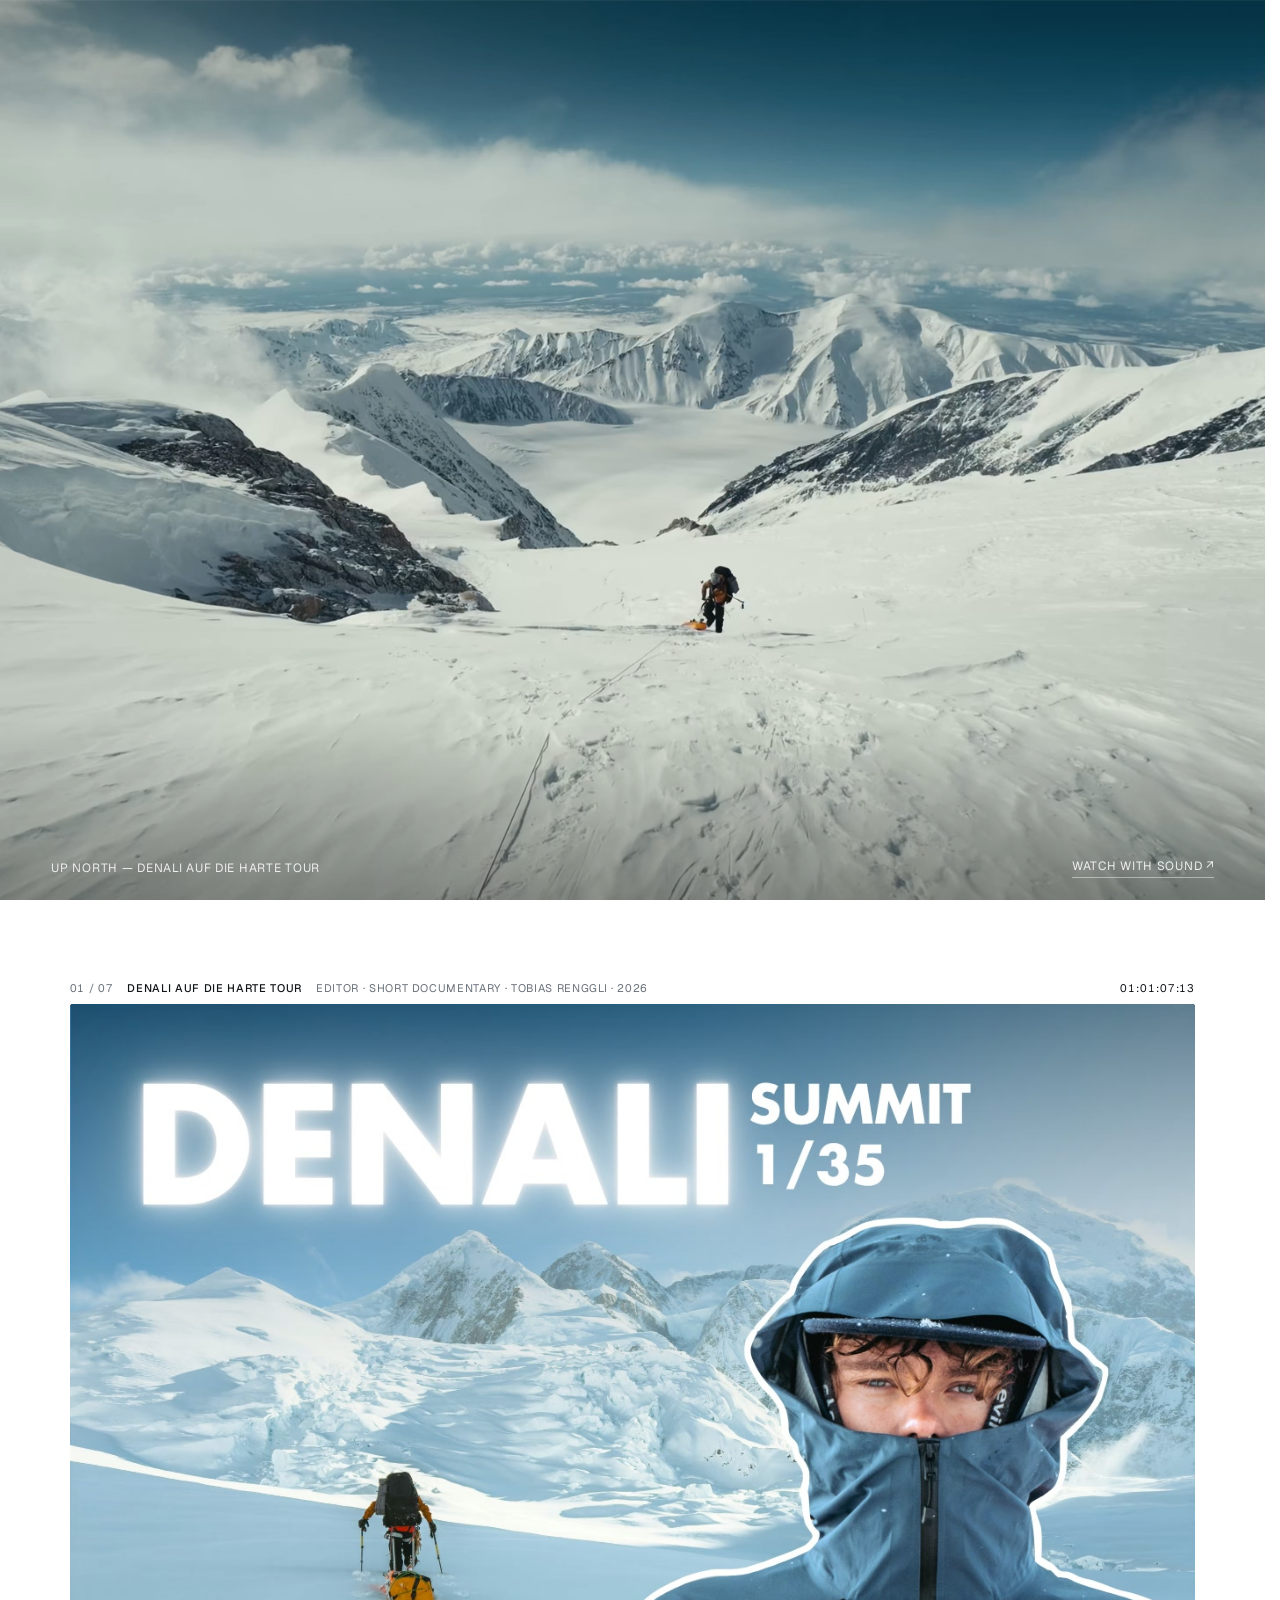
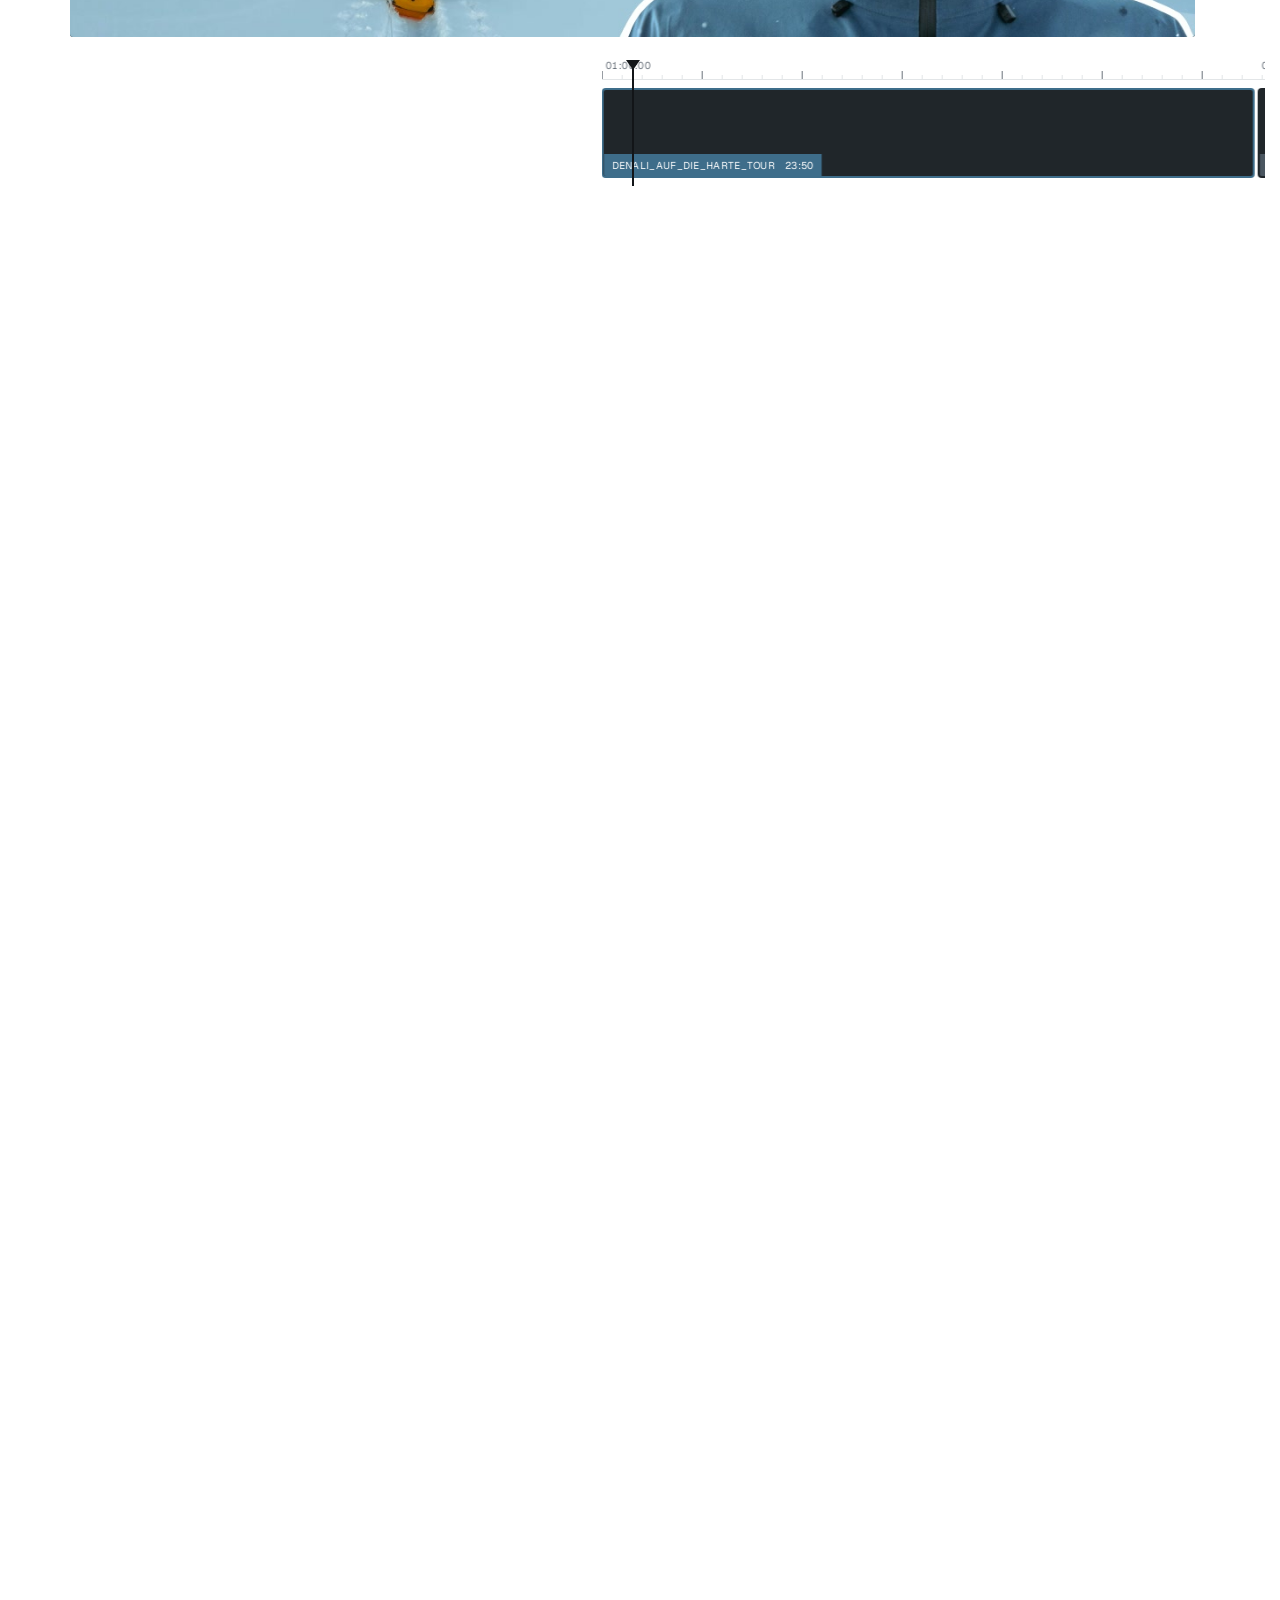
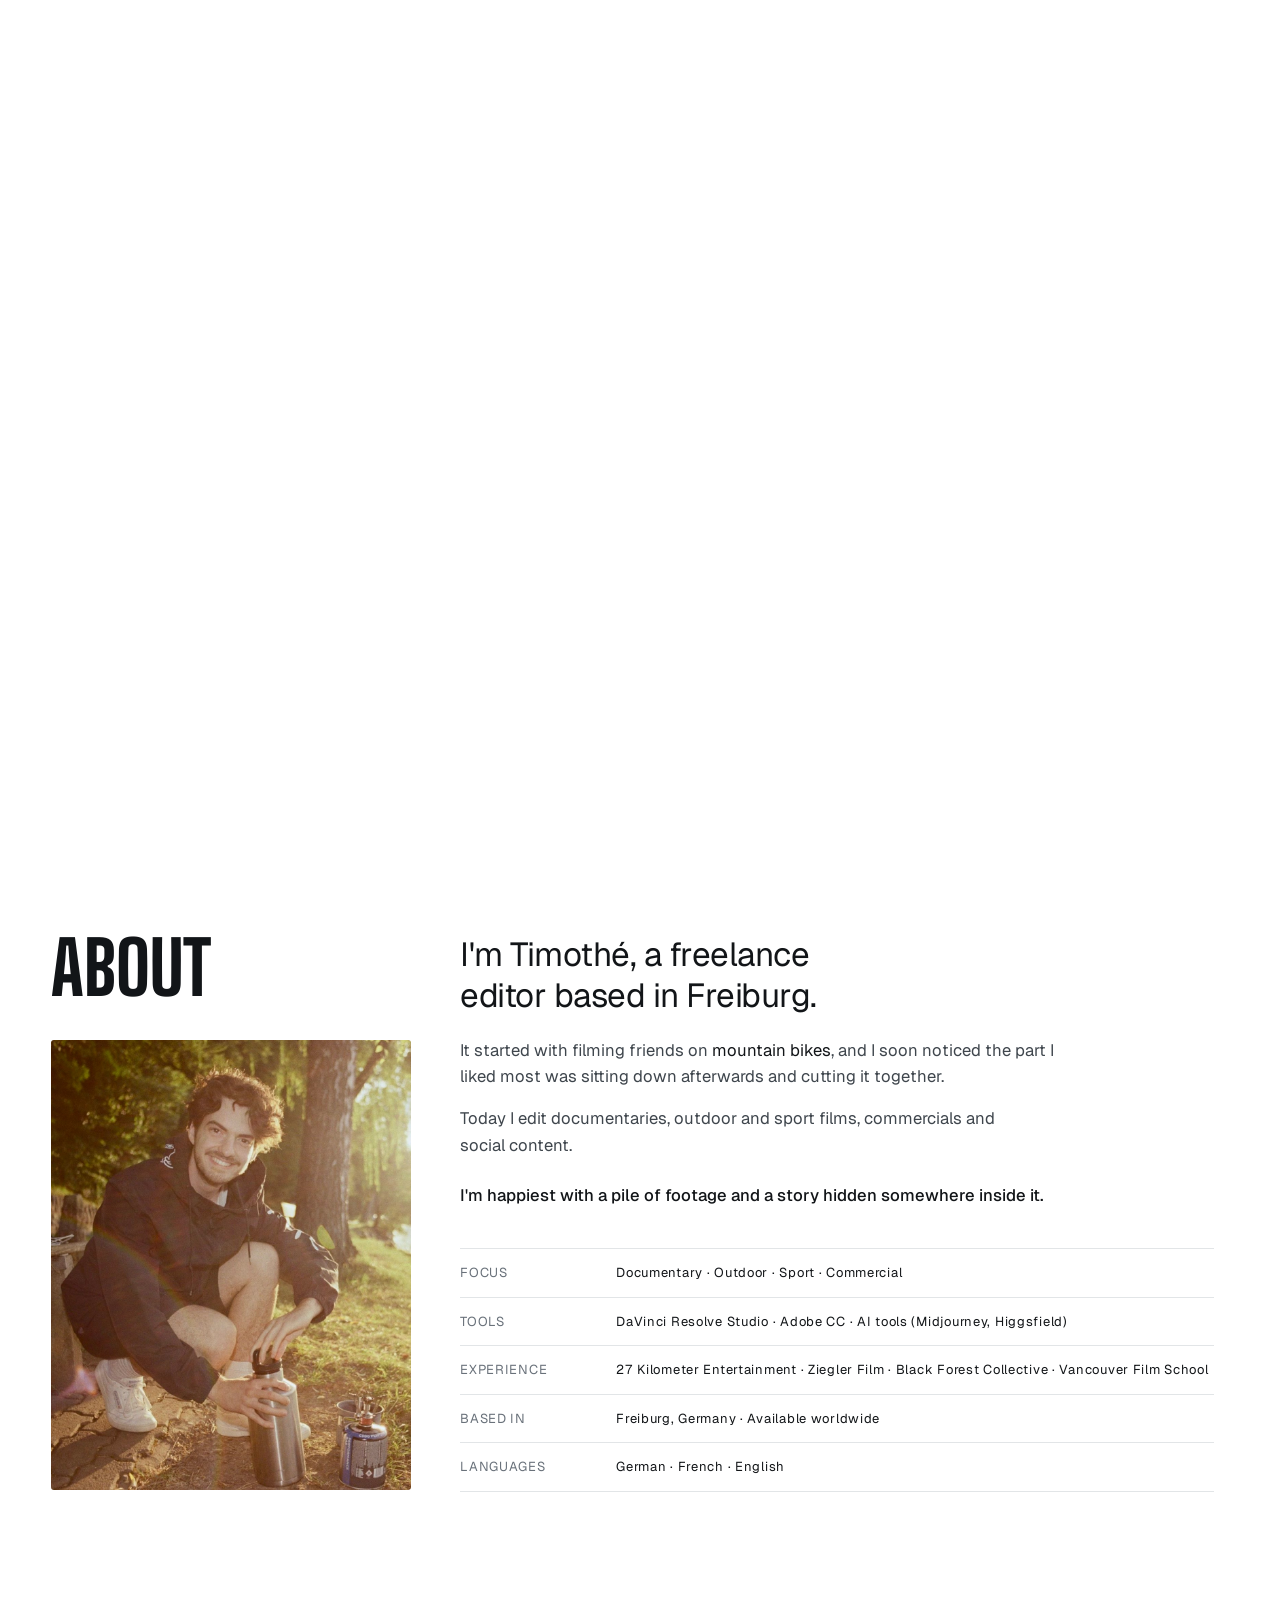
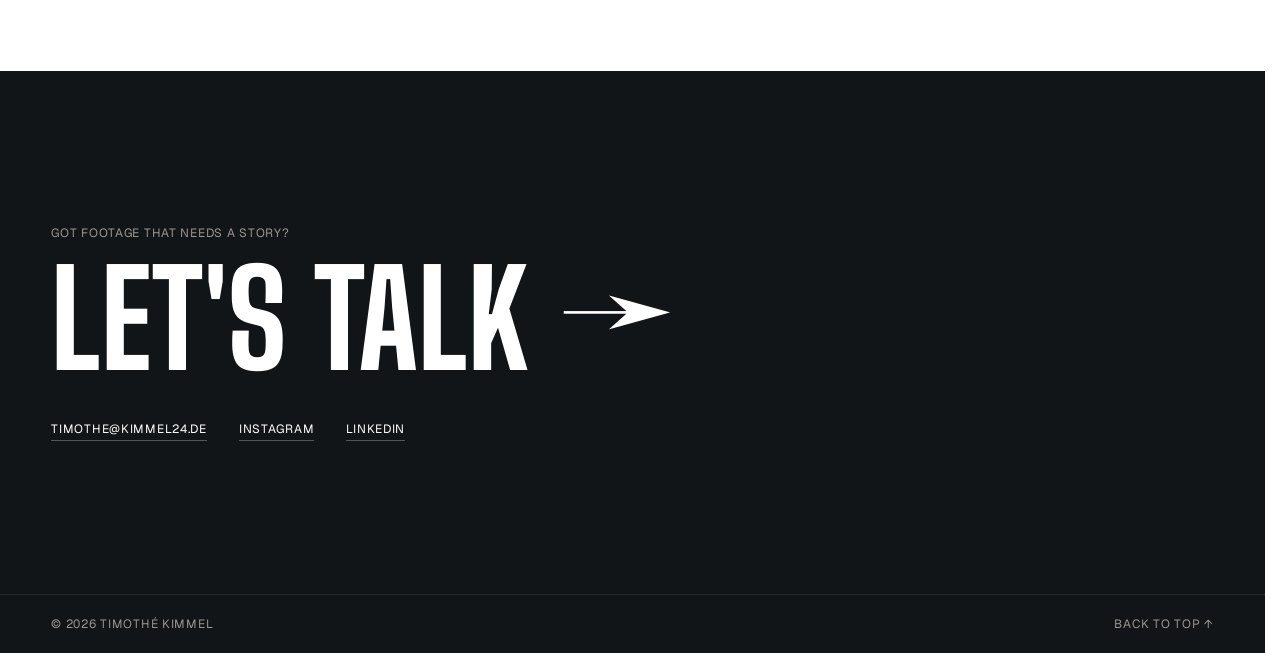
==== commit 437ea54f: "About: neuer Text, Hover-Clips, Available worldwide; LinkedIn; Timeline ohne Striche vor Timecodes C" ====
--- a/index.html
+++ b/index.html
@@ -8,7 +8,7 @@
   <link rel="preconnect" href="https://fonts.googleapis.com">
   <link rel="preconnect" href="https://fonts.gstatic.com" crossorigin>
   <link href="https://fonts.googleapis.com/css2?family=Big+Shoulders+Display:wght@700;800&family=Geist:wght@400;500;600&display=swap" rel="stylesheet">
-  <link rel="stylesheet" href="style.css?v=77">
+  <link rel="stylesheet" href="style.css?v=83">
 </head>
 <body>
 
@@ -112,12 +112,17 @@
         </figure>
       </div>
       <div class="about-body">
-        <p class="lead">I'm Timothé, a freelance film editor based in Freiburg, Germany. My way into film started on the mountain bike – and the mountains are still what drives me. I cut documentaries, outdoor and sport films, commercials and social content.</p>
+        <p class="lead">I'm Timothé, a freelance editor based in Freiburg.</p>
+        <div class="about-text">
+          <p>It started with filming friends on <span class="hover-clip" tabindex="0">mountain bikes<video muted loop playsinline preload="none" src="media/about-mtb.mp4" aria-hidden="true"></video></span>, and I soon noticed the part I liked most was sitting down afterwards and cutting it together.</p>
+          <p>Today I edit documentaries, outdoor and sport films, commercials and social content.</p>
+          <p class="about-hl">I'm happiest with a pile of footage and a <span class="hover-clip" tabindex="0">story hidden somewhere inside it<video muted loop playsinline preload="none" src="media/about-story.mp4" style="aspect-ratio: 282 / 207" aria-hidden="true"></video></span>.</p>
+        </div>
         <ul class="facts mono">
           <li><span>Focus</span>Documentary · Outdoor · Sport · Commercial</li>
           <li><span>Tools</span>DaVinci Resolve Studio · Adobe CC · AI tools (Midjourney, Higgsfield)</li>
           <li><span>Experience</span>27 Kilometer Entertainment · Ziegler Film · Black Forest Collective · Vancouver Film School</li>
-          <li><span>Based in</span>Freiburg, Germany</li>
+          <li><span>Based in</span>Freiburg, Germany · Available worldwide</li>
           <li><span>Languages</span>German · French · English</li>
         </ul>
       </div>
@@ -130,6 +135,7 @@
       <div class="contact-links mono">
         <a href="mailto:timothe@kimmel24.de">timothe@kimmel24.de</a>
         <a href="https://www.instagram.com/timothe.kimmel/" target="_blank" rel="noopener">Instagram</a>
+        <a href="https://www.linkedin.com/in/timoth%C3%A9-kimmel-550a62231" target="_blank" rel="noopener">LinkedIn</a>
       </div>
     </section>
   </main>
@@ -148,6 +154,6 @@
   <!-- Eigener Cursor über Viewer und Clips (nur mit Maus) -->
   <div class="cursor" aria-hidden="true"><span class="cursor-label"></span></div>
 
-  <script src="main.js?v=77"></script>
+  <script src="main.js?v=83"></script>
 </body>
 </html>
--- a/style.css
+++ b/style.css
@@ -126,7 +126,11 @@
 /* About */
 .about { display: grid; grid-template-columns: 1fr 2fr; gap: 32px; }
 .about .section-title { border: 0; }
-.lead { font-size: clamp(22px, 2.6vw, 36px); line-height: 1.25; letter-spacing: -.015em; margin-bottom: 36px; max-width: 30ch; }
+.lead { font-size: clamp(22px, 2.6vw, 36px); line-height: 1.25; letter-spacing: -.015em; margin-bottom: 20px; max-width: 30ch; text-wrap: balance; }
+.about-text { max-width: 54ch; margin-bottom: 40px; font-size: clamp(16px, 1.3vw, 19px); line-height: 1.6; color: #3f464d; }
+.about-text p { text-wrap: pretty; }
+.about-text p + p { margin-top: .9em; }
+.about-text .about-hl { margin-top: 1.4em; color: var(--ink); font-weight: 500; }
 .facts { list-style: none; border-top: 1px solid var(--line); }
 .facts li { display: grid; grid-template-columns: 140px 1fr; gap: 16px; padding: 14px 0; border-bottom: 1px solid var(--line); text-transform: none; font-size: 13px; }
 .facts span { color: var(--muted); text-transform: uppercase; }
@@ -240,7 +244,7 @@
     repeating-linear-gradient(90deg, var(--muted) 0 1px, transparent 1px 100px) bottom / 100% 8px no-repeat,
     repeating-linear-gradient(90deg, var(--line) 0 1px, transparent 1px 20px) bottom / 100% 4px no-repeat;
 }
-.tl-ruler span { position: absolute; top: 0; font-family: var(--mono); font-size: 10px; color: var(--muted); letter-spacing: .04em; padding-left: 4px; border-left: 1px solid var(--muted); line-height: 11px; }
+.tl-ruler span { position: absolute; top: 0; font-family: var(--mono); font-size: 10px; color: var(--muted); letter-spacing: .04em; padding-left: 4px; line-height: 11px; }
 .clip {
   flex: none; position: relative; height: var(--clip-h); display: flex; flex-direction: column; overflow: hidden;
   border-radius: 4px; border: 2px solid transparent; background: #20262a; transition: border-color .25s;
@@ -329,3 +333,8 @@
 
 /* Alle Stellen mit der Beschriftungs-Schrift: gleich breite Ziffern */
 .vw-tc, .clip-label, .tl-ruler span, .contact-meta, .footer, .topbar nav { font-variant-numeric: tabular-nums; }
+
+/* About: Wort mit kleinem Clip beim Hover */
+.hover-clip { position: relative; color: var(--ink); cursor: default; outline: none; }
+.hover-clip video { position: absolute; left: 50%; bottom: calc(100% + 10px); width: clamp(200px, 22vw, 300px); aspect-ratio: 16 / 9; object-fit: cover; border-radius: 3px; box-shadow: 0 12px 32px rgba(18,21,24,.22); opacity: 0; transform: translate(calc(-50% + var(--dx, 0px)), 8px) scale(.96); transform-origin: 50% 100%; transition: opacity .25s ease, transform .35s cubic-bezier(.2,.7,.2,1); pointer-events: none; z-index: 10; }
+.hover-clip:hover video, .hover-clip:focus-visible video, .hover-clip.is-open video { opacity: 1; transform: translate(calc(-50% + var(--dx, 0px)), 0) scale(1); }
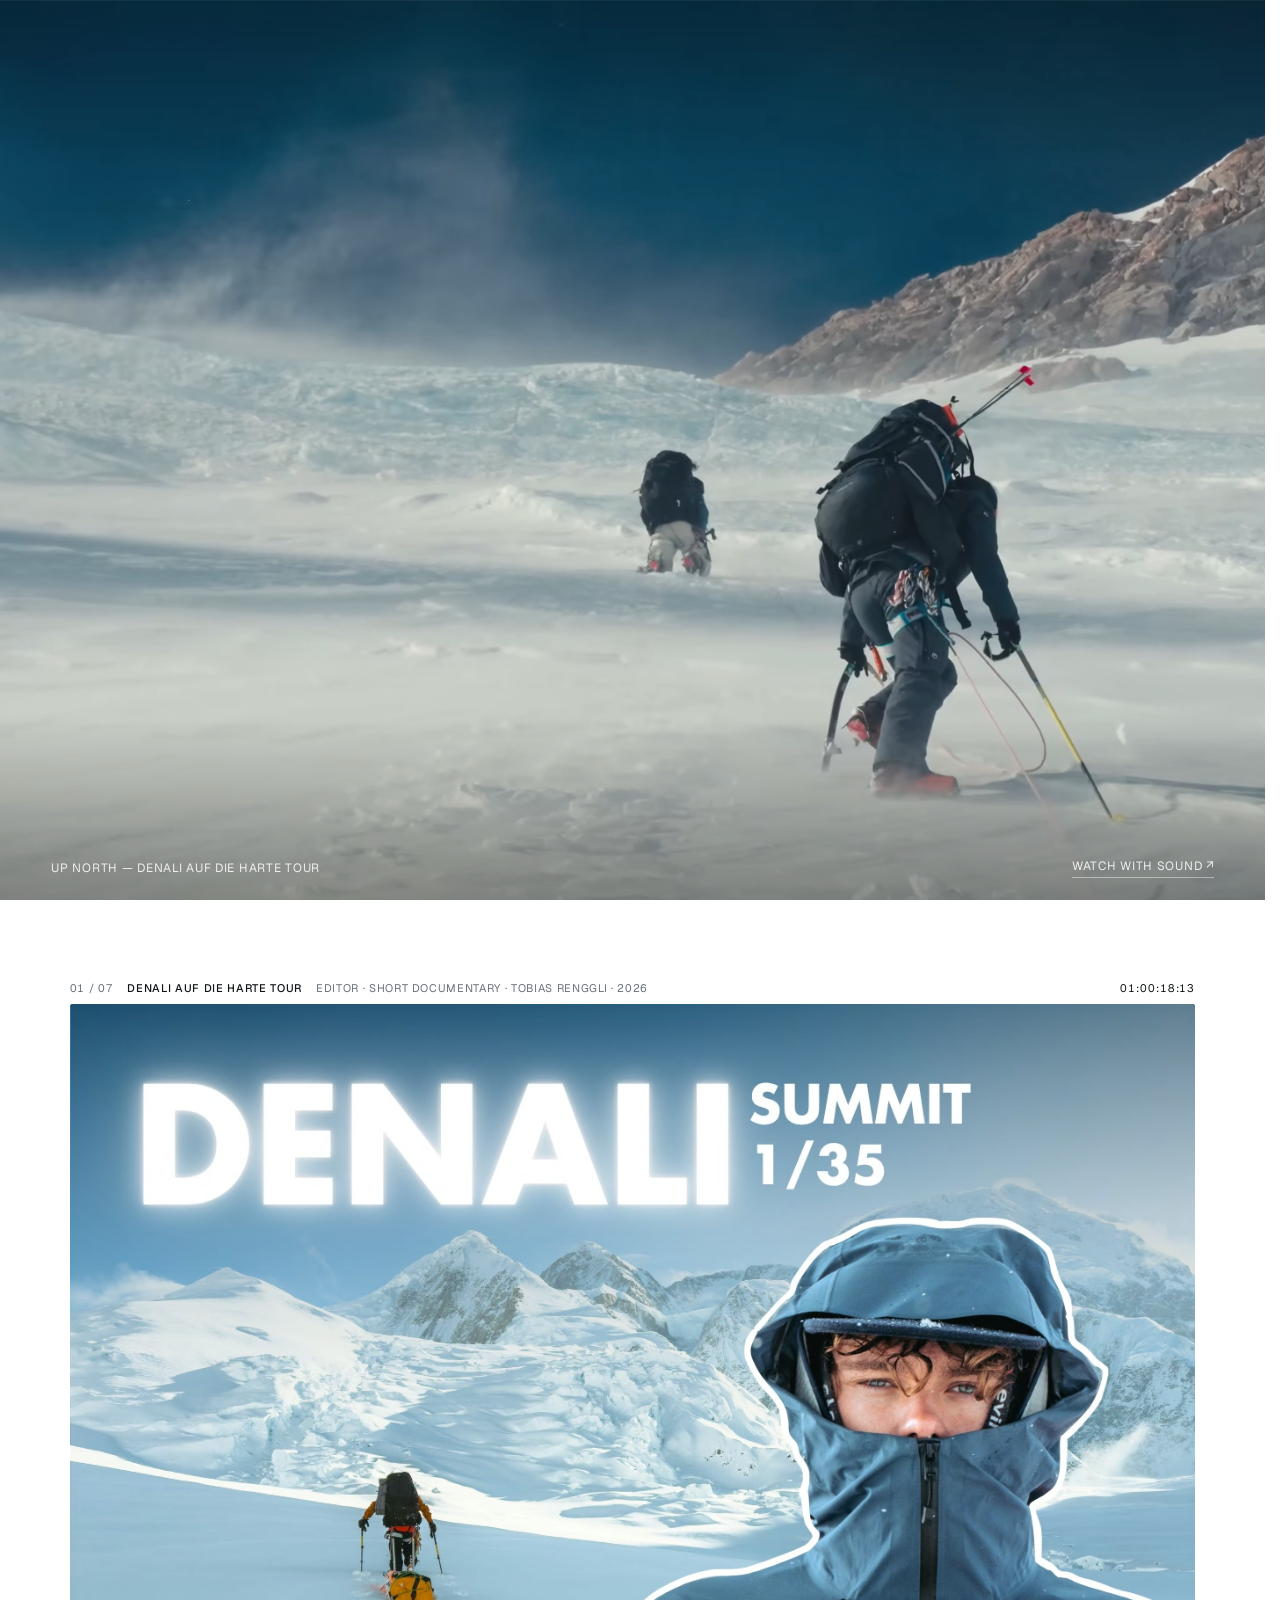
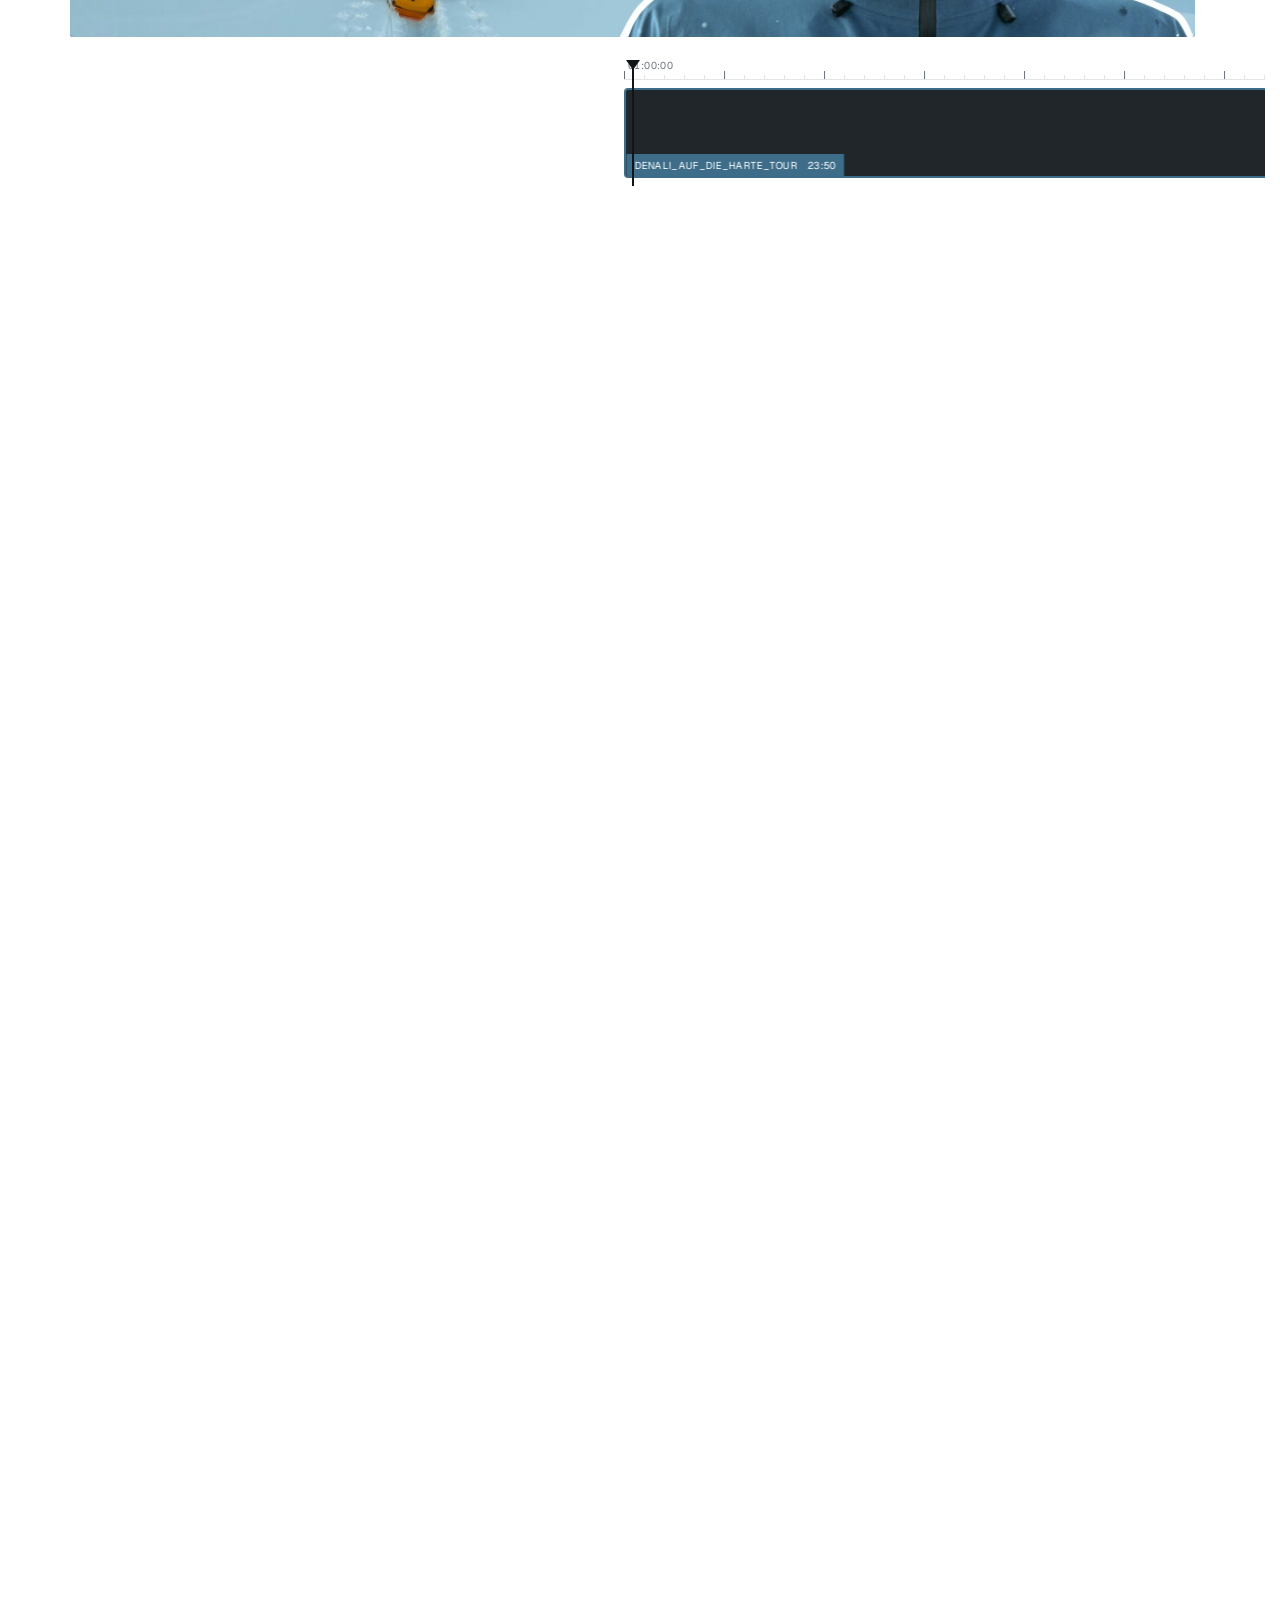
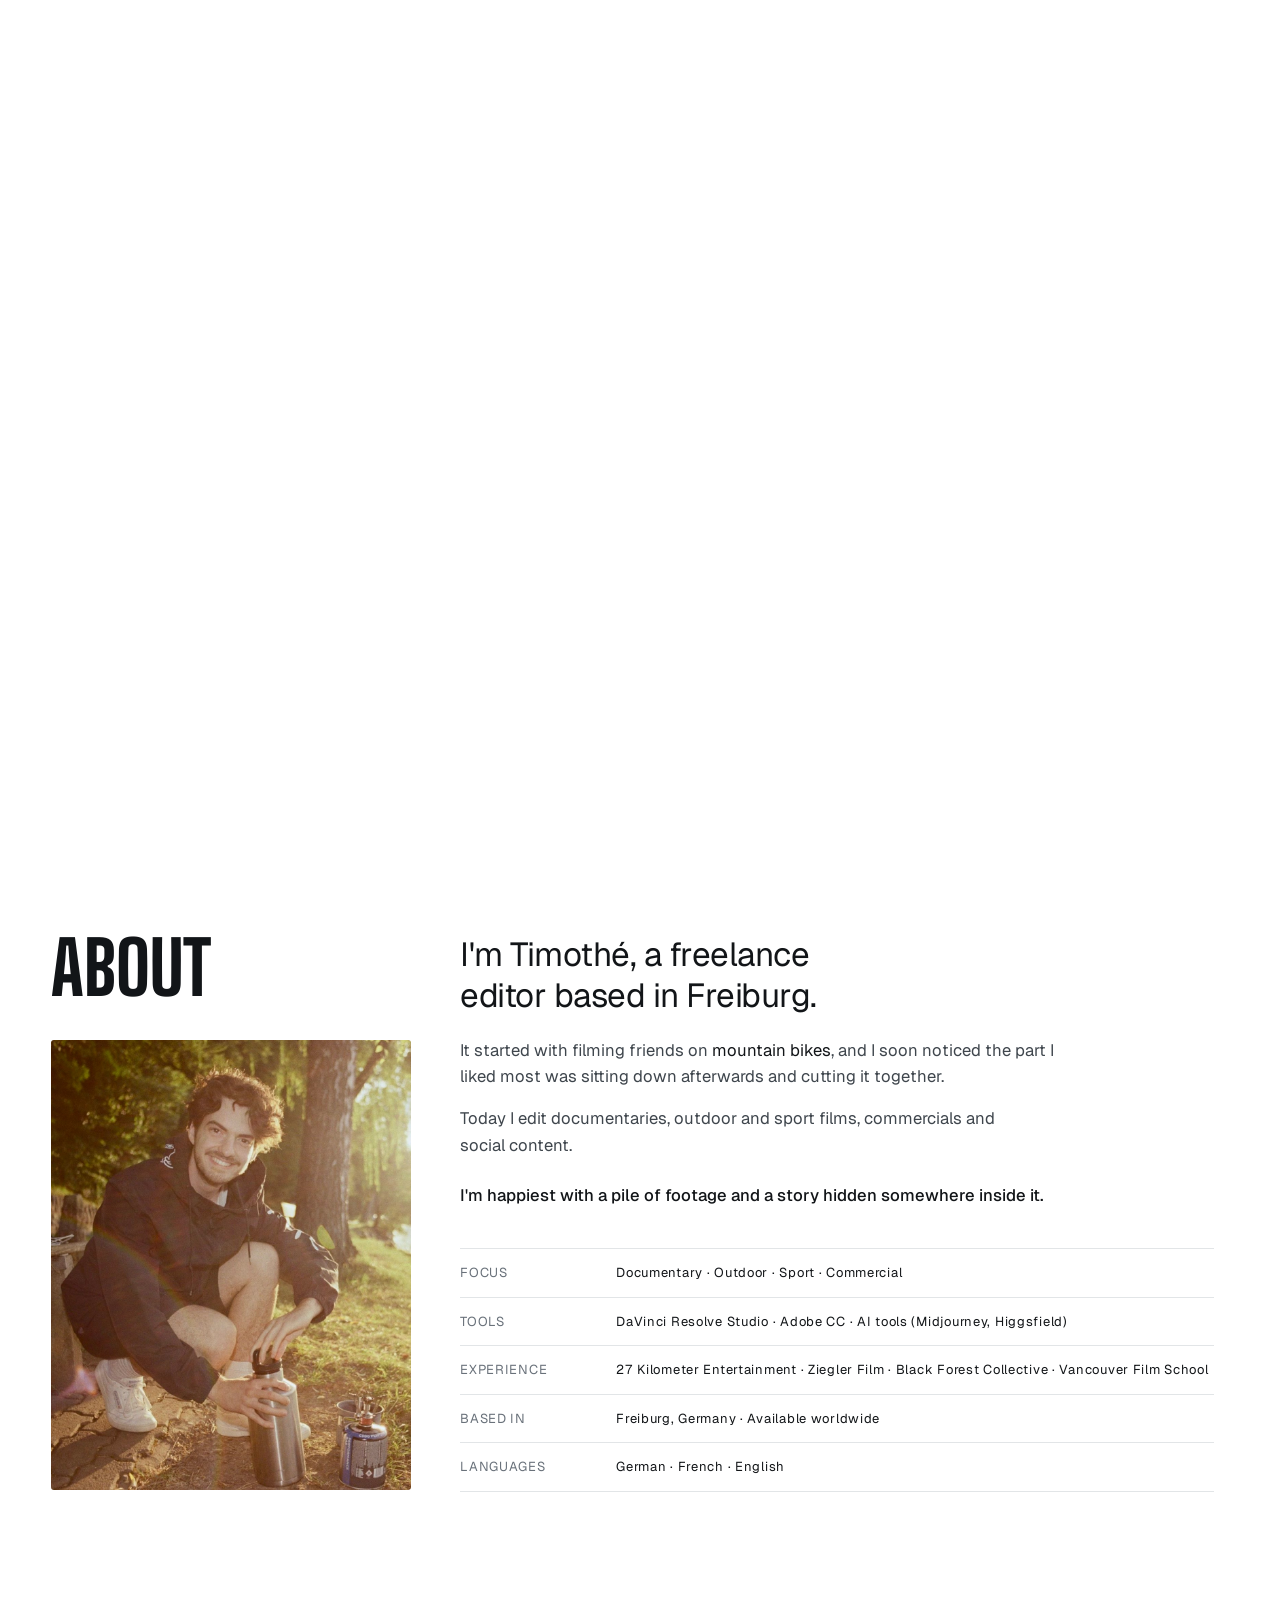
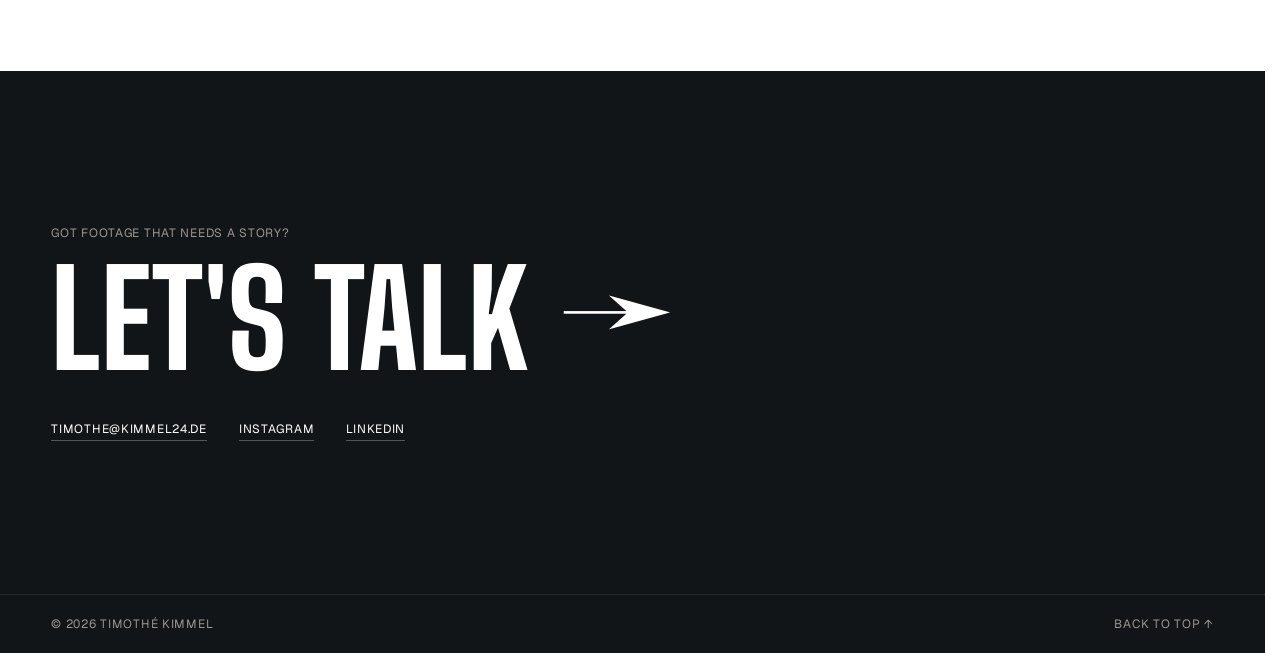
==== commit 2ef04a65: "Mobile: weicher Übergang vom letzten Clip zu About (startet mit Fingertempo) Co-Authored-By: Claude " ====
--- a/index.html
+++ b/index.html
@@ -8,7 +8,7 @@
   <link rel="preconnect" href="https://fonts.googleapis.com">
   <link rel="preconnect" href="https://fonts.gstatic.com" crossorigin>
   <link href="https://fonts.googleapis.com/css2?family=Big+Shoulders+Display:wght@700;800&family=Geist:wght@400;500;600&display=swap" rel="stylesheet">
-  <link rel="stylesheet" href="style.css?v=83">
+  <link rel="stylesheet" href="style.css?v=84">
 </head>
 <body>
 
@@ -154,6 +154,6 @@
   <!-- Eigener Cursor über Viewer und Clips (nur mit Maus) -->
   <div class="cursor" aria-hidden="true"><span class="cursor-label"></span></div>
 
-  <script src="main.js?v=83"></script>
+  <script src="main.js?v=84"></script>
 </body>
 </html>
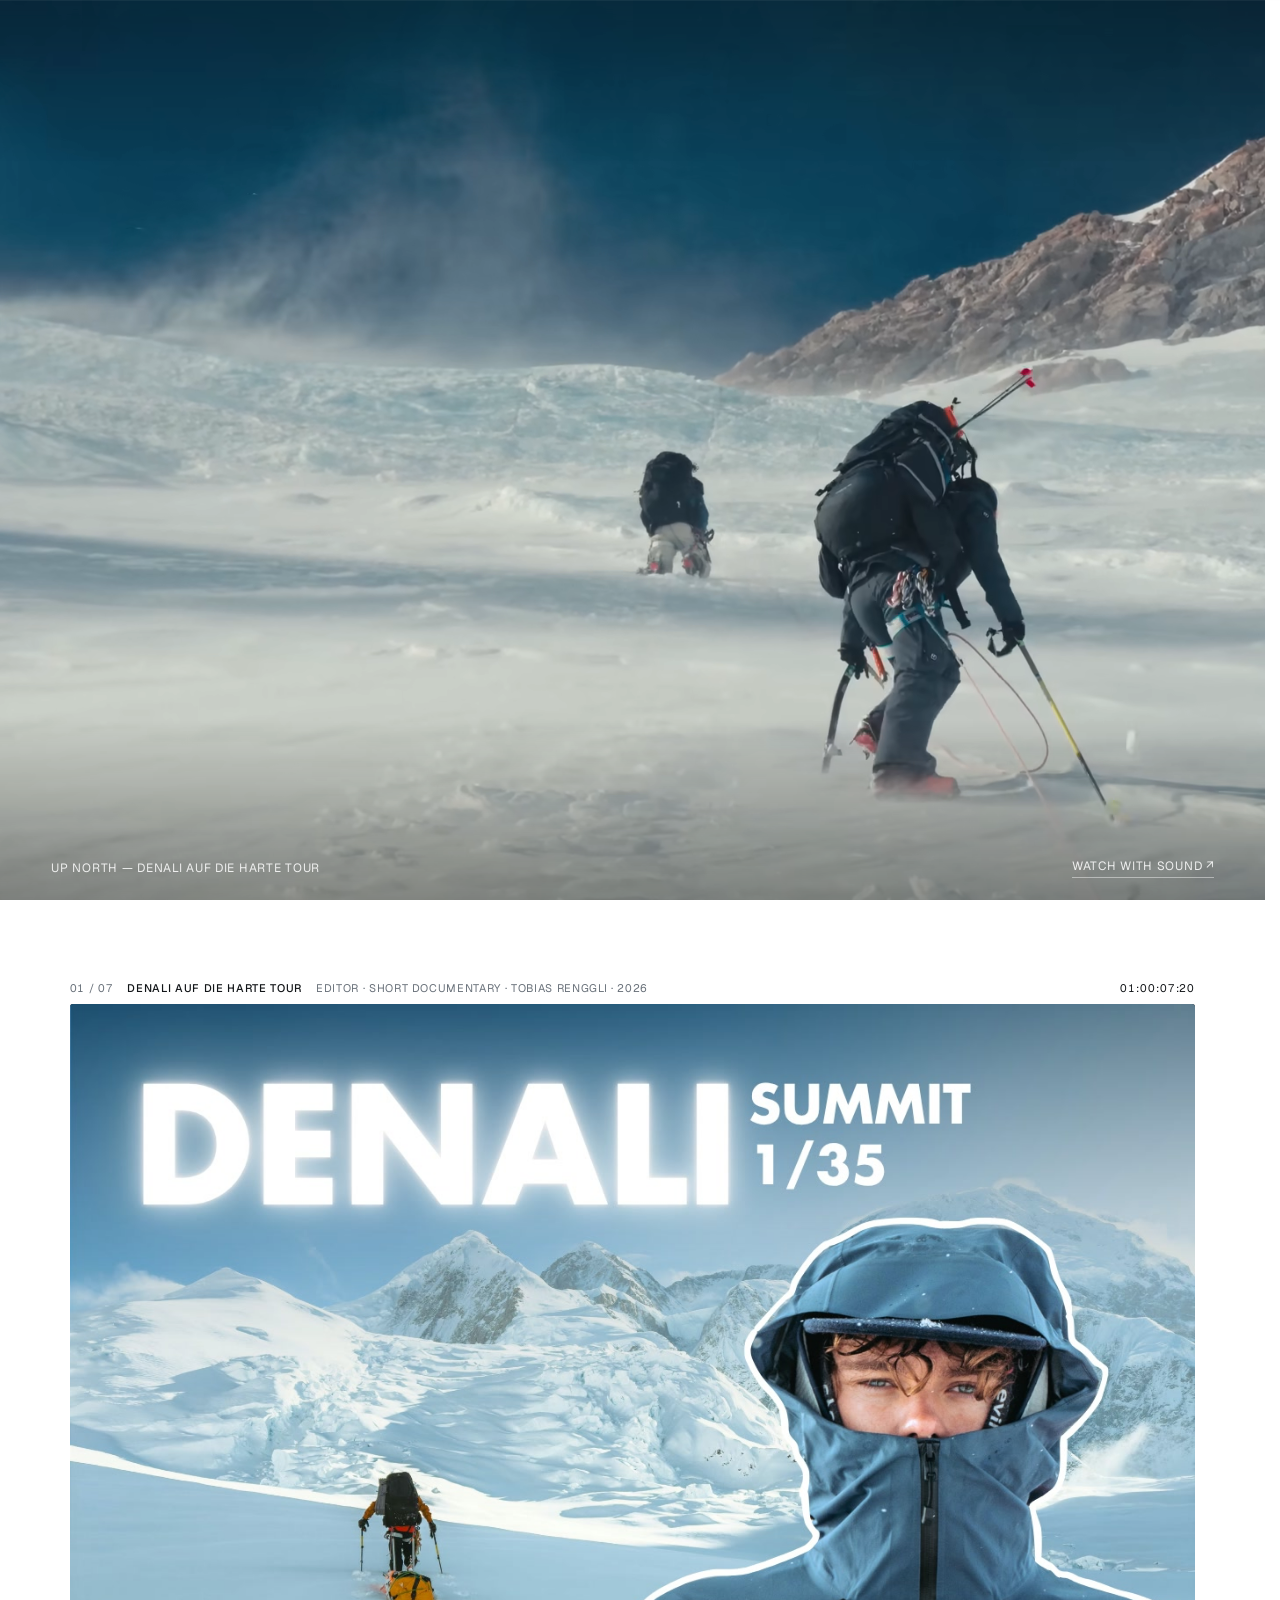
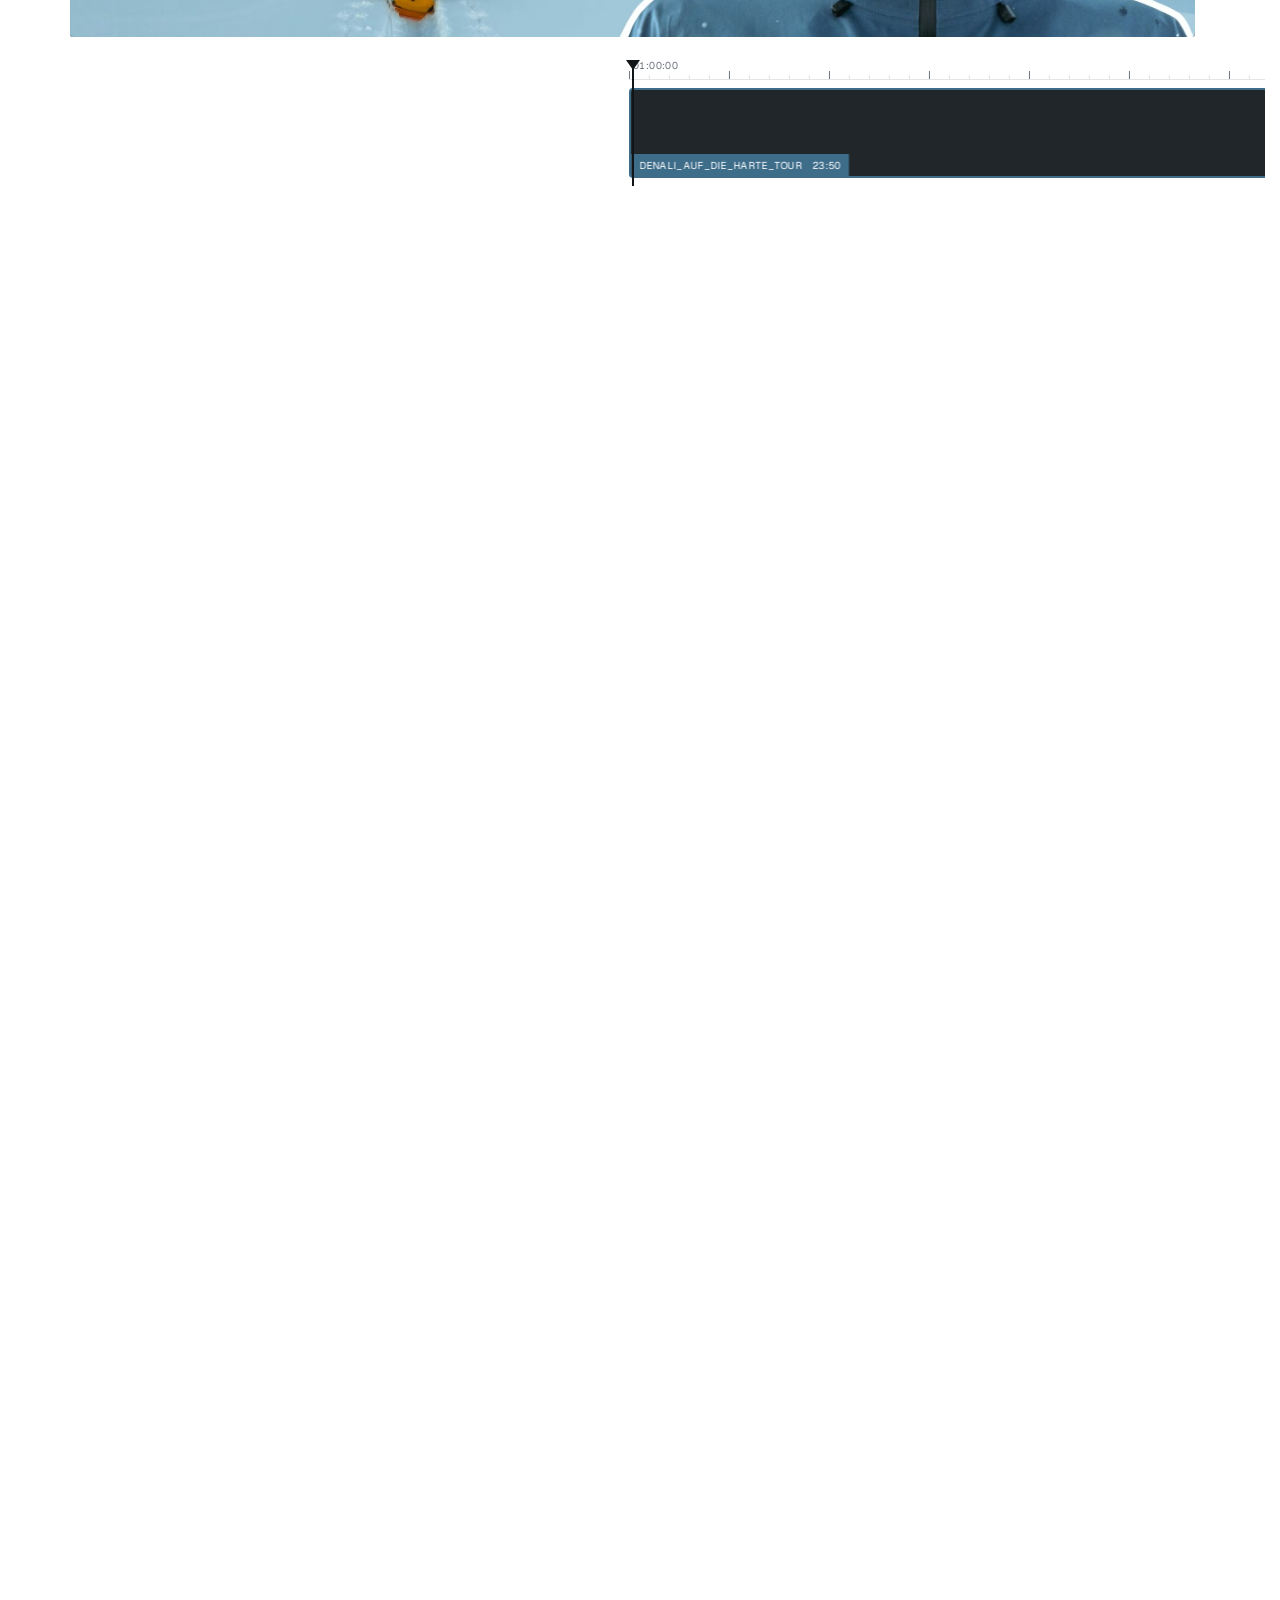
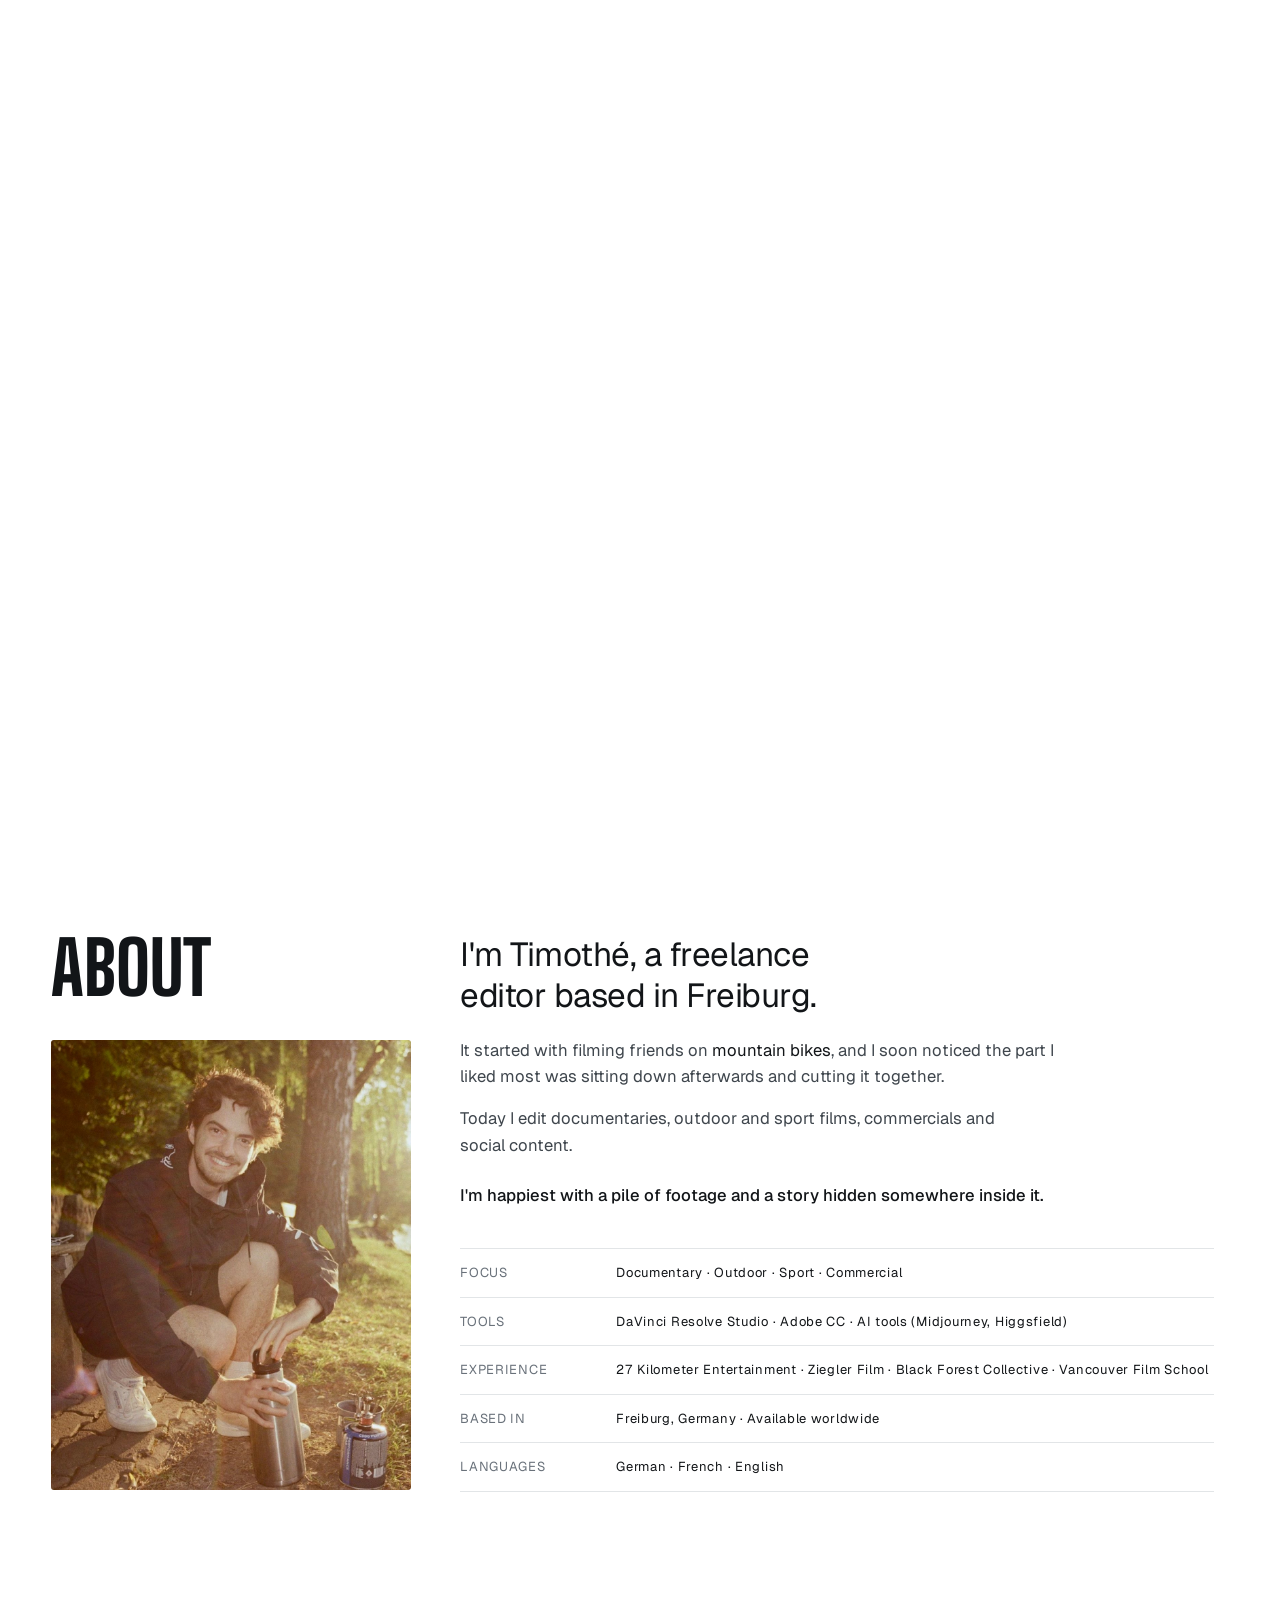
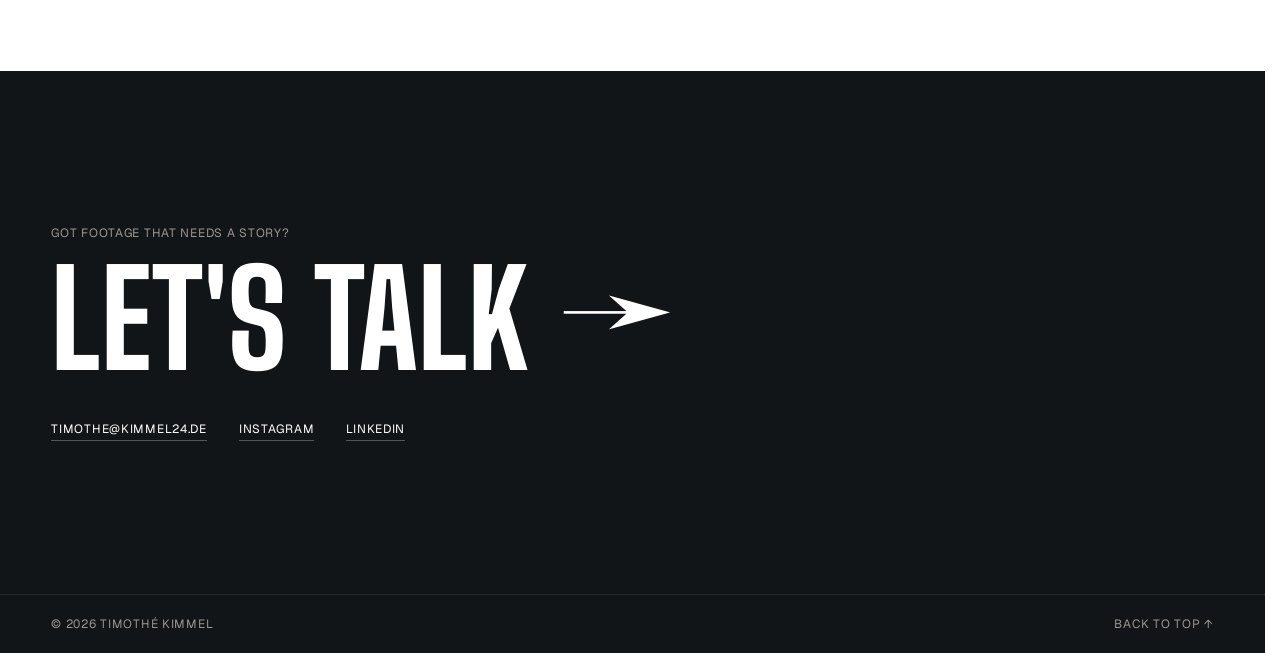
==== commit b12df80a: "Mobile: nach dem letzten Clip normales iPhone-Scrollen Co-Authored-By: Claude Opus 5.5 <noreply@anth" ====
--- a/index.html
+++ b/index.html
@@ -8,7 +8,7 @@
   <link rel="preconnect" href="https://fonts.googleapis.com">
   <link rel="preconnect" href="https://fonts.gstatic.com" crossorigin>
   <link href="https://fonts.googleapis.com/css2?family=Big+Shoulders+Display:wght@700;800&family=Geist:wght@400;500;600&display=swap" rel="stylesheet">
-  <link rel="stylesheet" href="style.css?v=84">
+  <link rel="stylesheet" href="style.css?v=85">
 </head>
 <body>
 
@@ -154,6 +154,6 @@
   <!-- Eigener Cursor über Viewer und Clips (nur mit Maus) -->
   <div class="cursor" aria-hidden="true"><span class="cursor-label"></span></div>
 
-  <script src="main.js?v=84"></script>
+  <script src="main.js?v=85"></script>
 </body>
 </html>
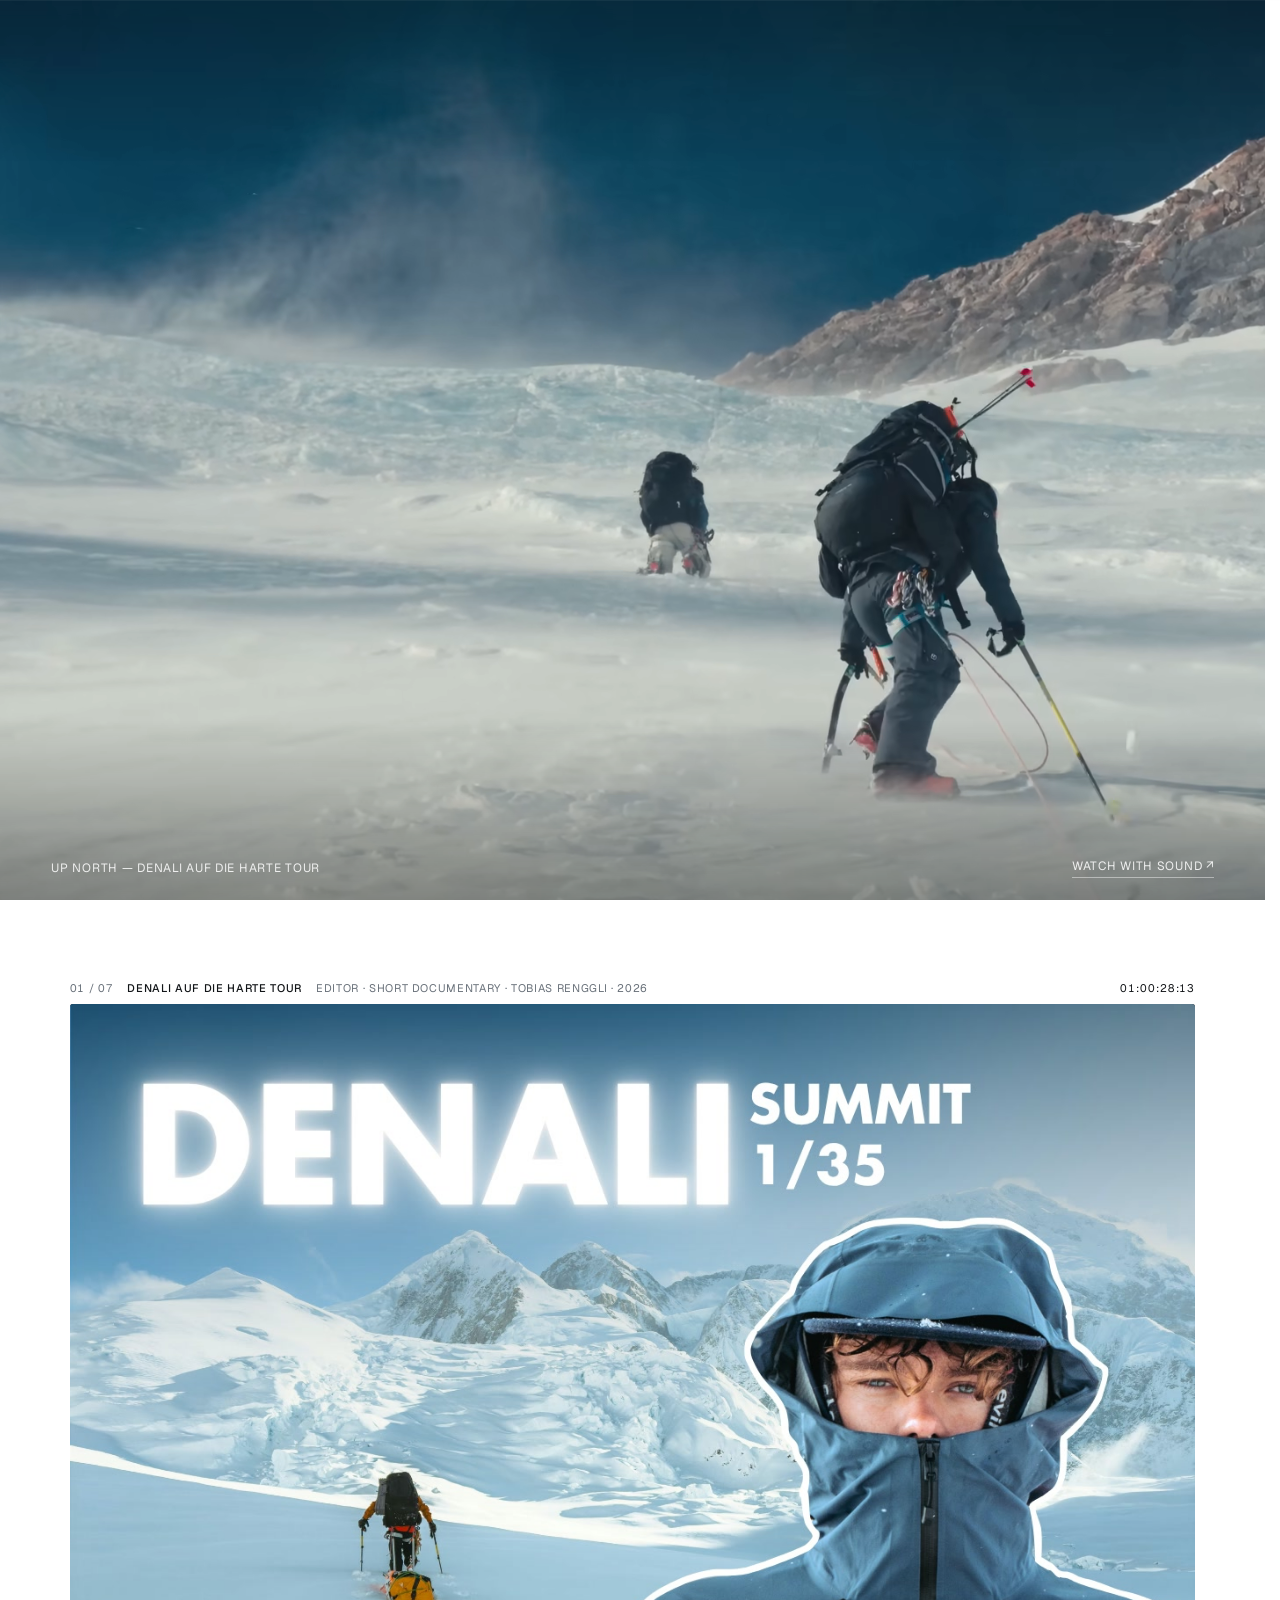
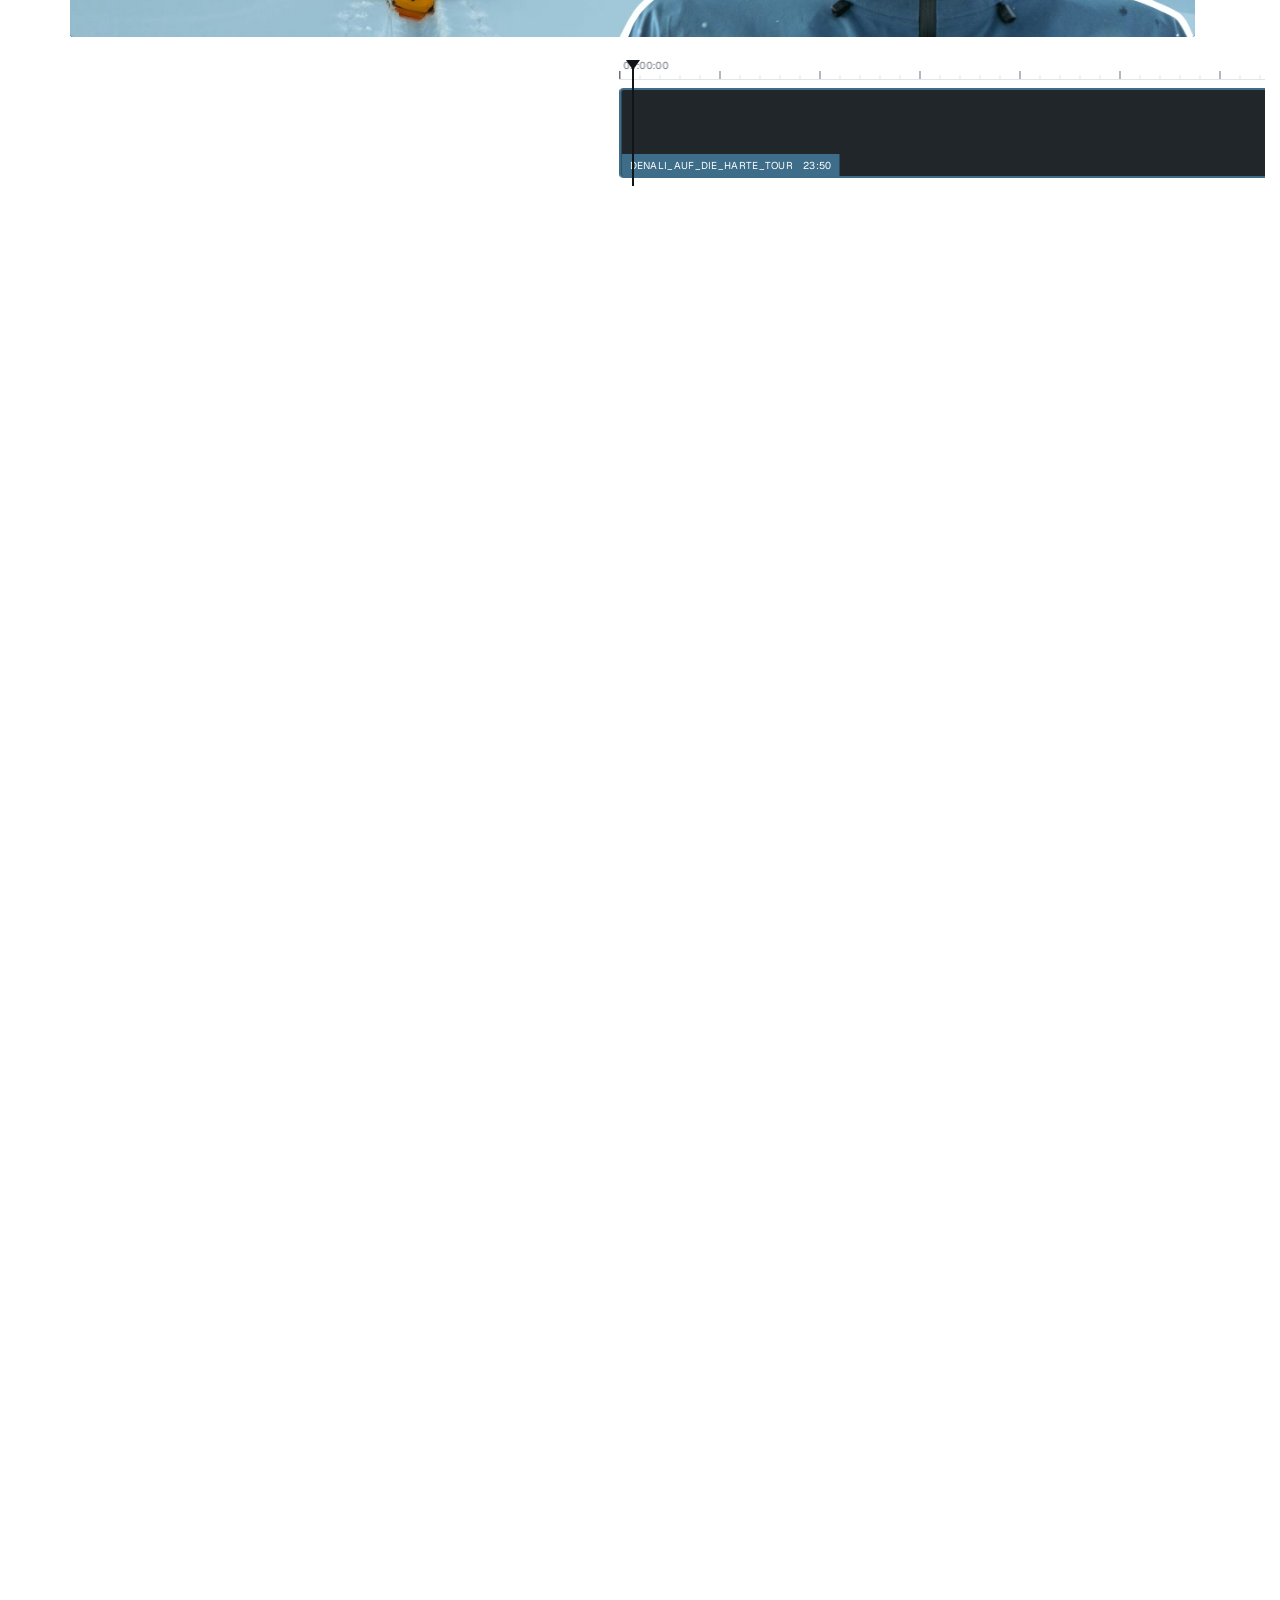
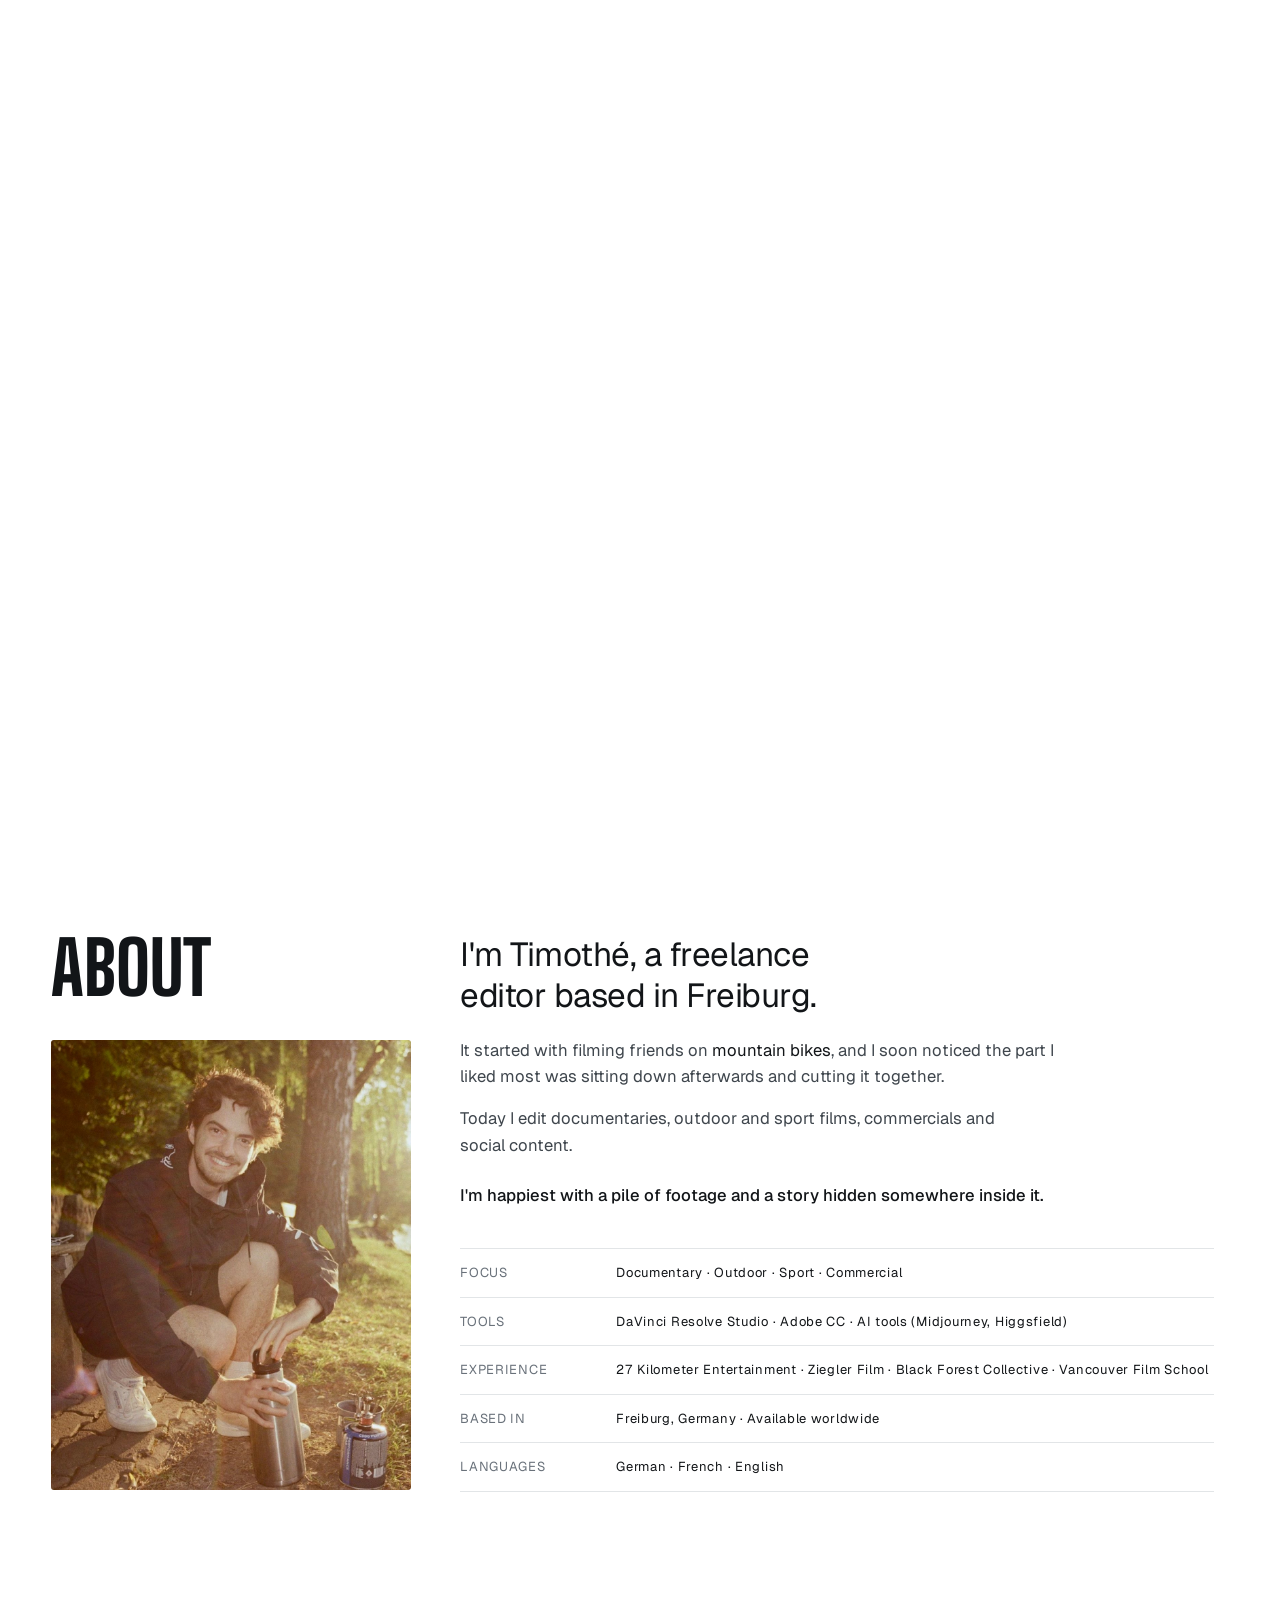
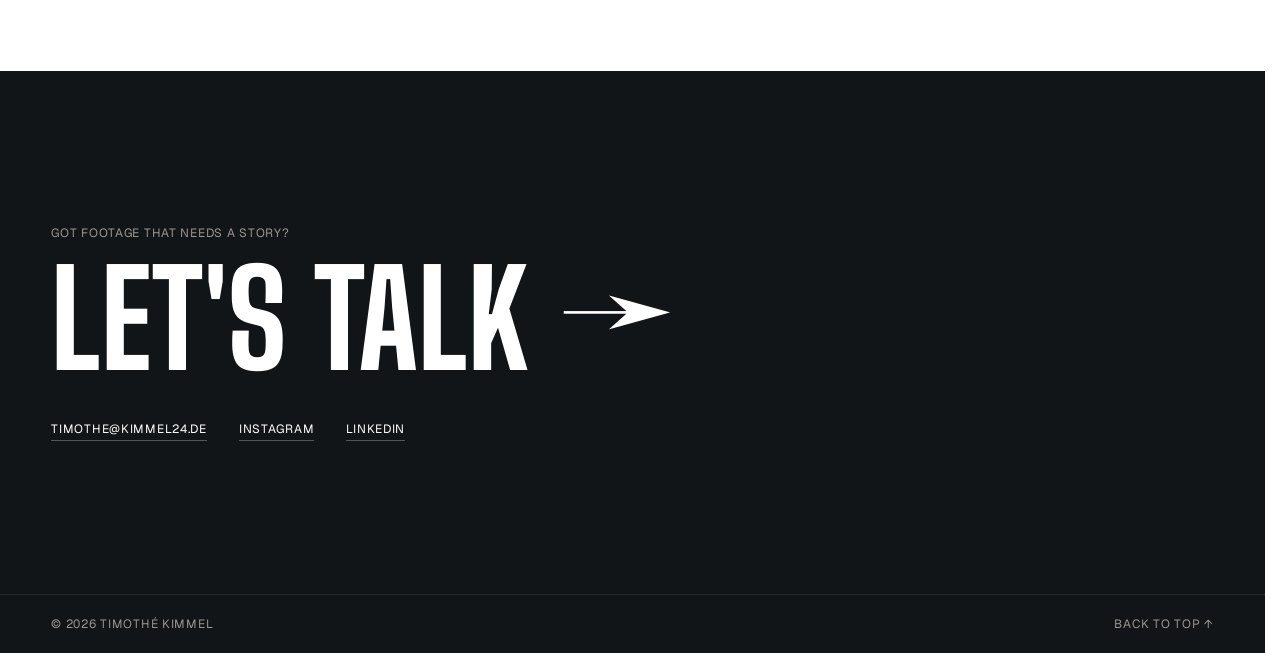
==== commit 188547f9: "Mobile: Hochwischen aus About wird am letzten Clip abgefangen Co-Authored-By: Claude Opus 5.5 <norep" ====
--- a/index.html
+++ b/index.html
@@ -8,7 +8,7 @@
   <link rel="preconnect" href="https://fonts.googleapis.com">
   <link rel="preconnect" href="https://fonts.gstatic.com" crossorigin>
   <link href="https://fonts.googleapis.com/css2?family=Big+Shoulders+Display:wght@700;800&family=Geist:wght@400;500;600&display=swap" rel="stylesheet">
-  <link rel="stylesheet" href="style.css?v=85">
+  <link rel="stylesheet" href="style.css?v=86">
 </head>
 <body>
 
@@ -154,6 +154,6 @@
   <!-- Eigener Cursor über Viewer und Clips (nur mit Maus) -->
   <div class="cursor" aria-hidden="true"><span class="cursor-label"></span></div>
 
-  <script src="main.js?v=85"></script>
+  <script src="main.js?v=86"></script>
 </body>
 </html>
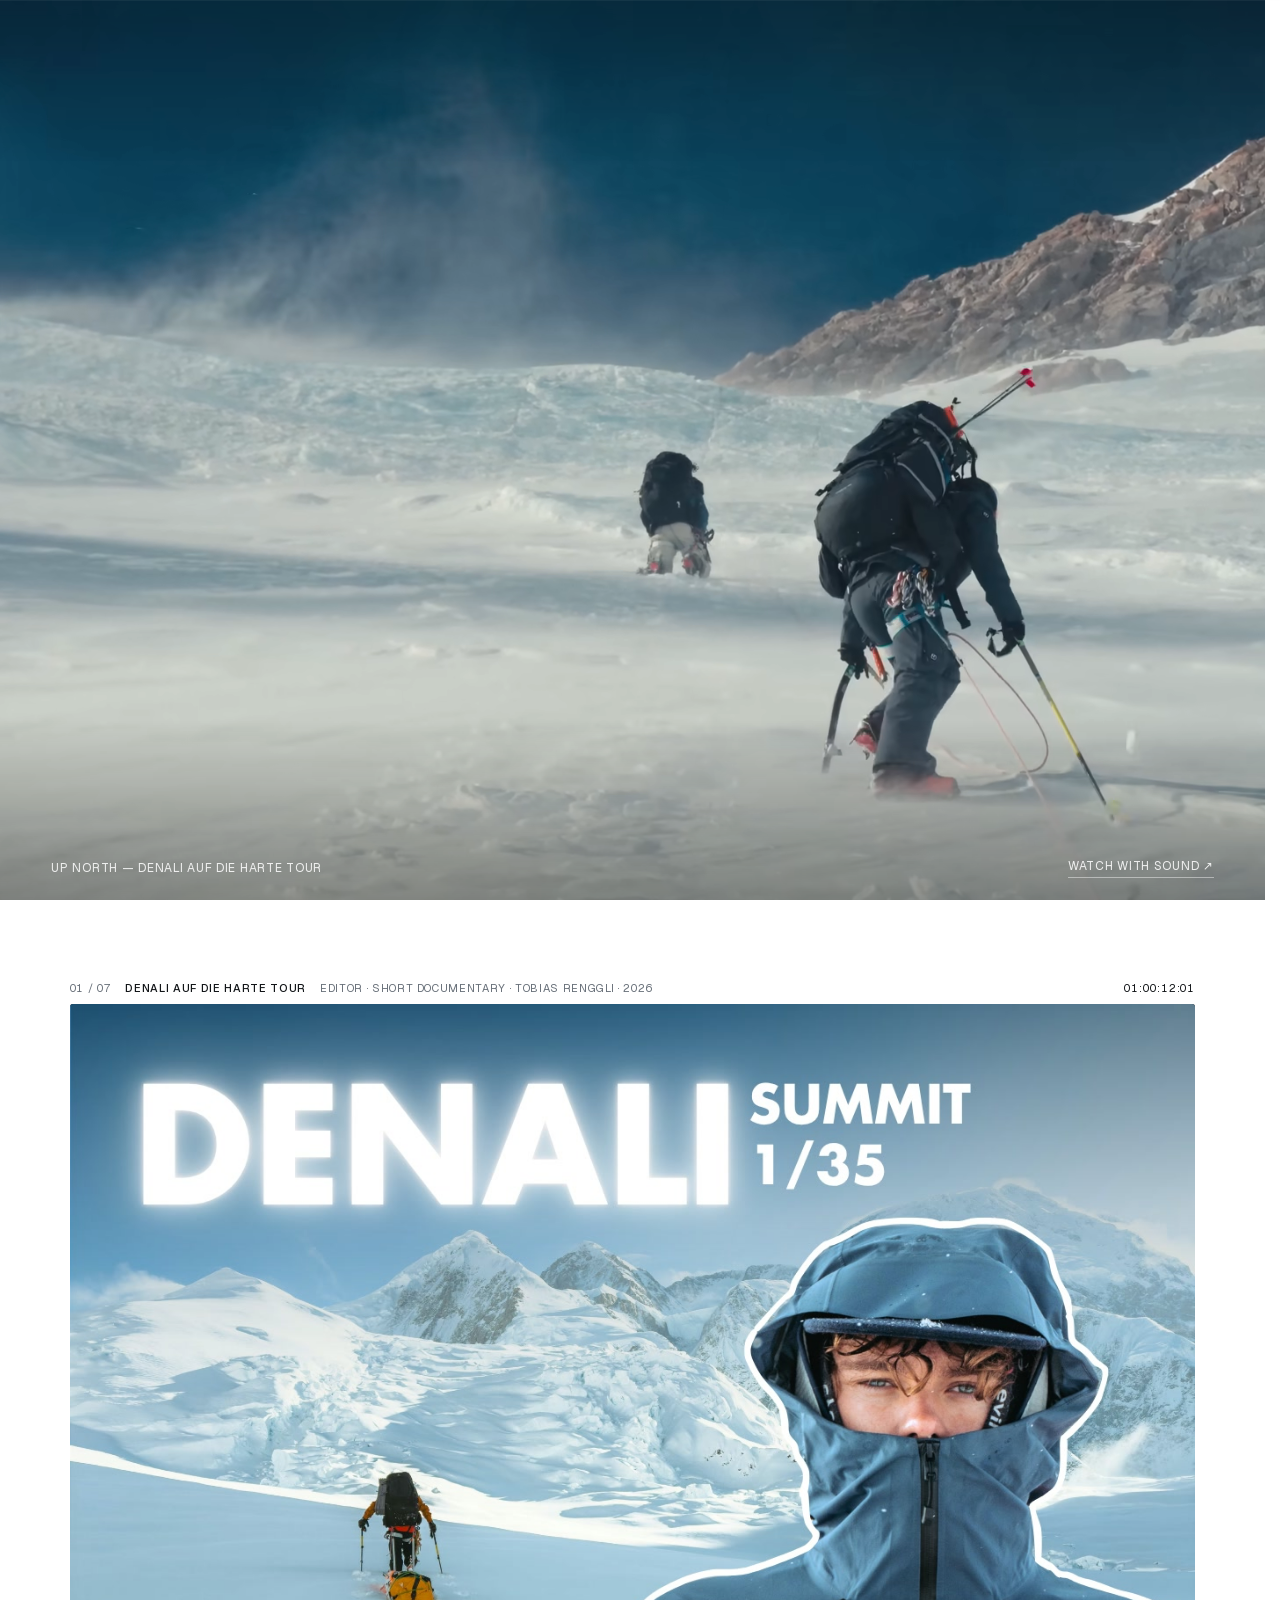
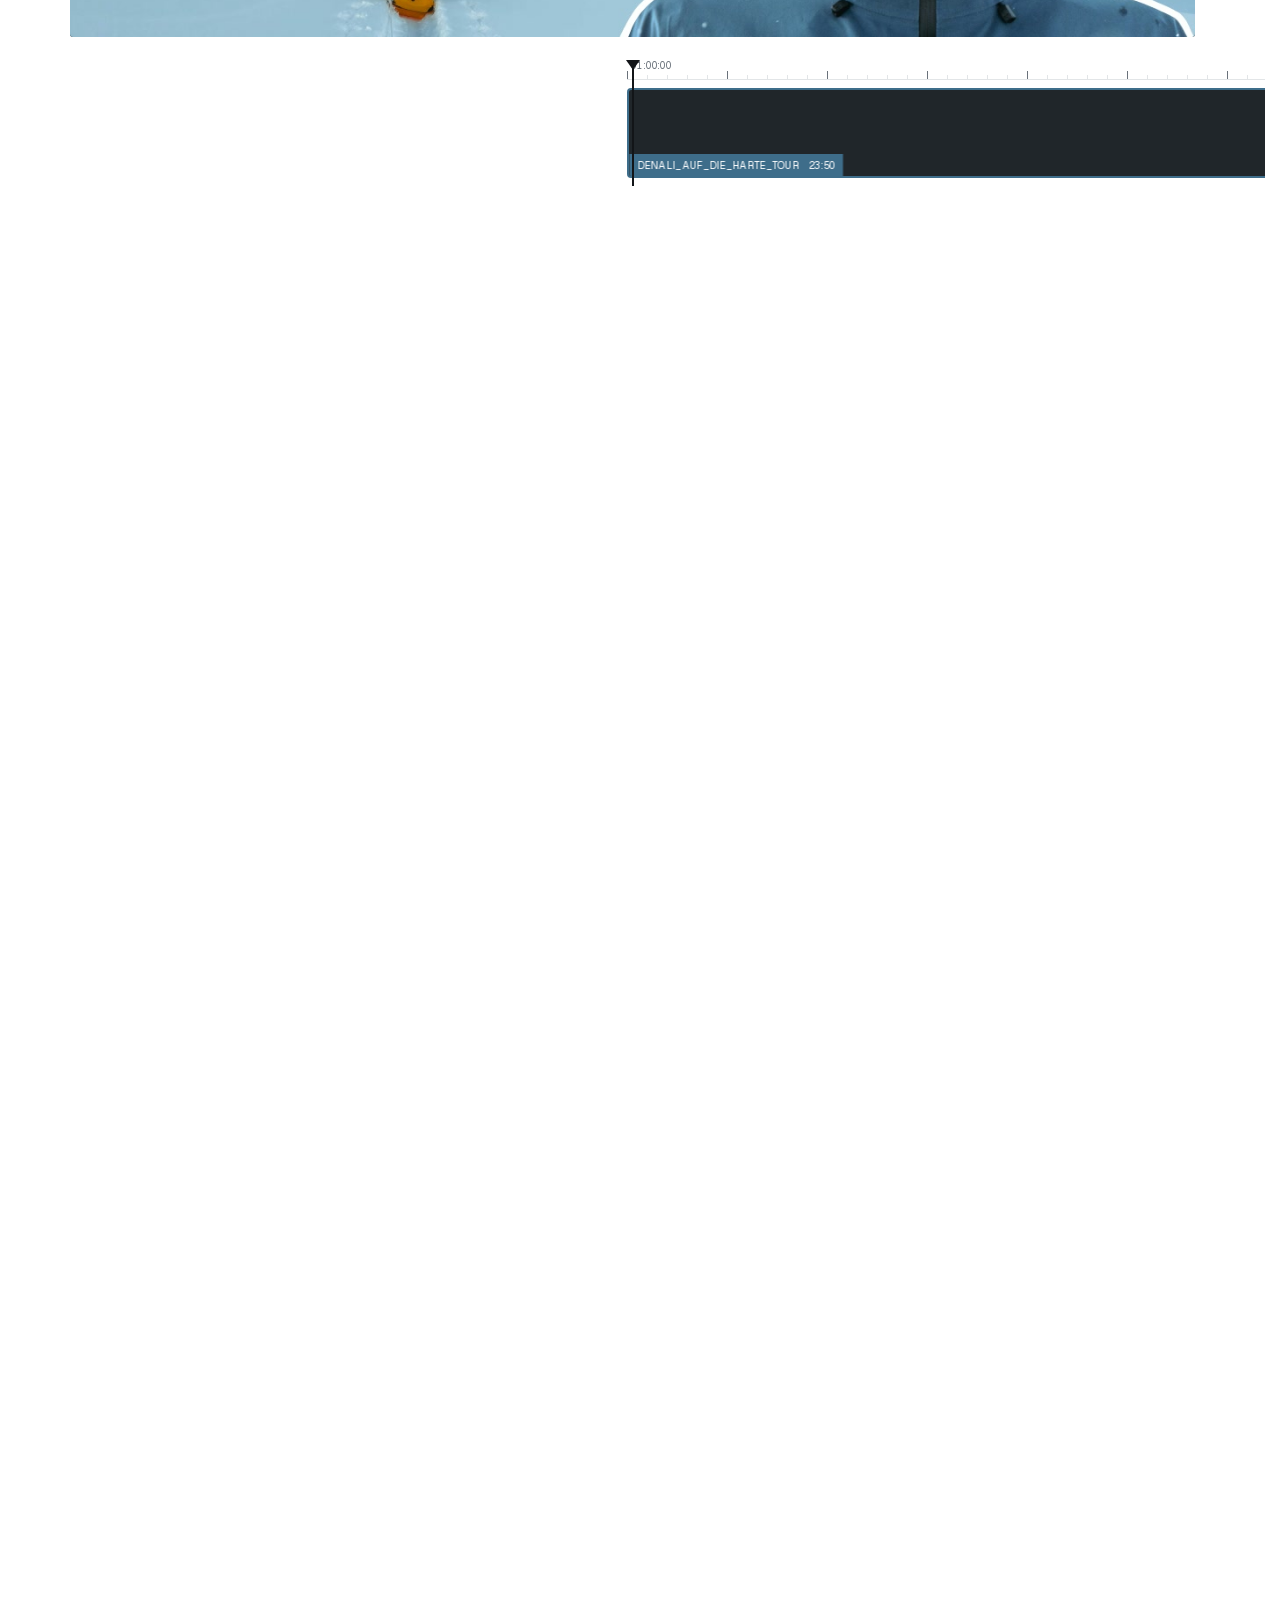
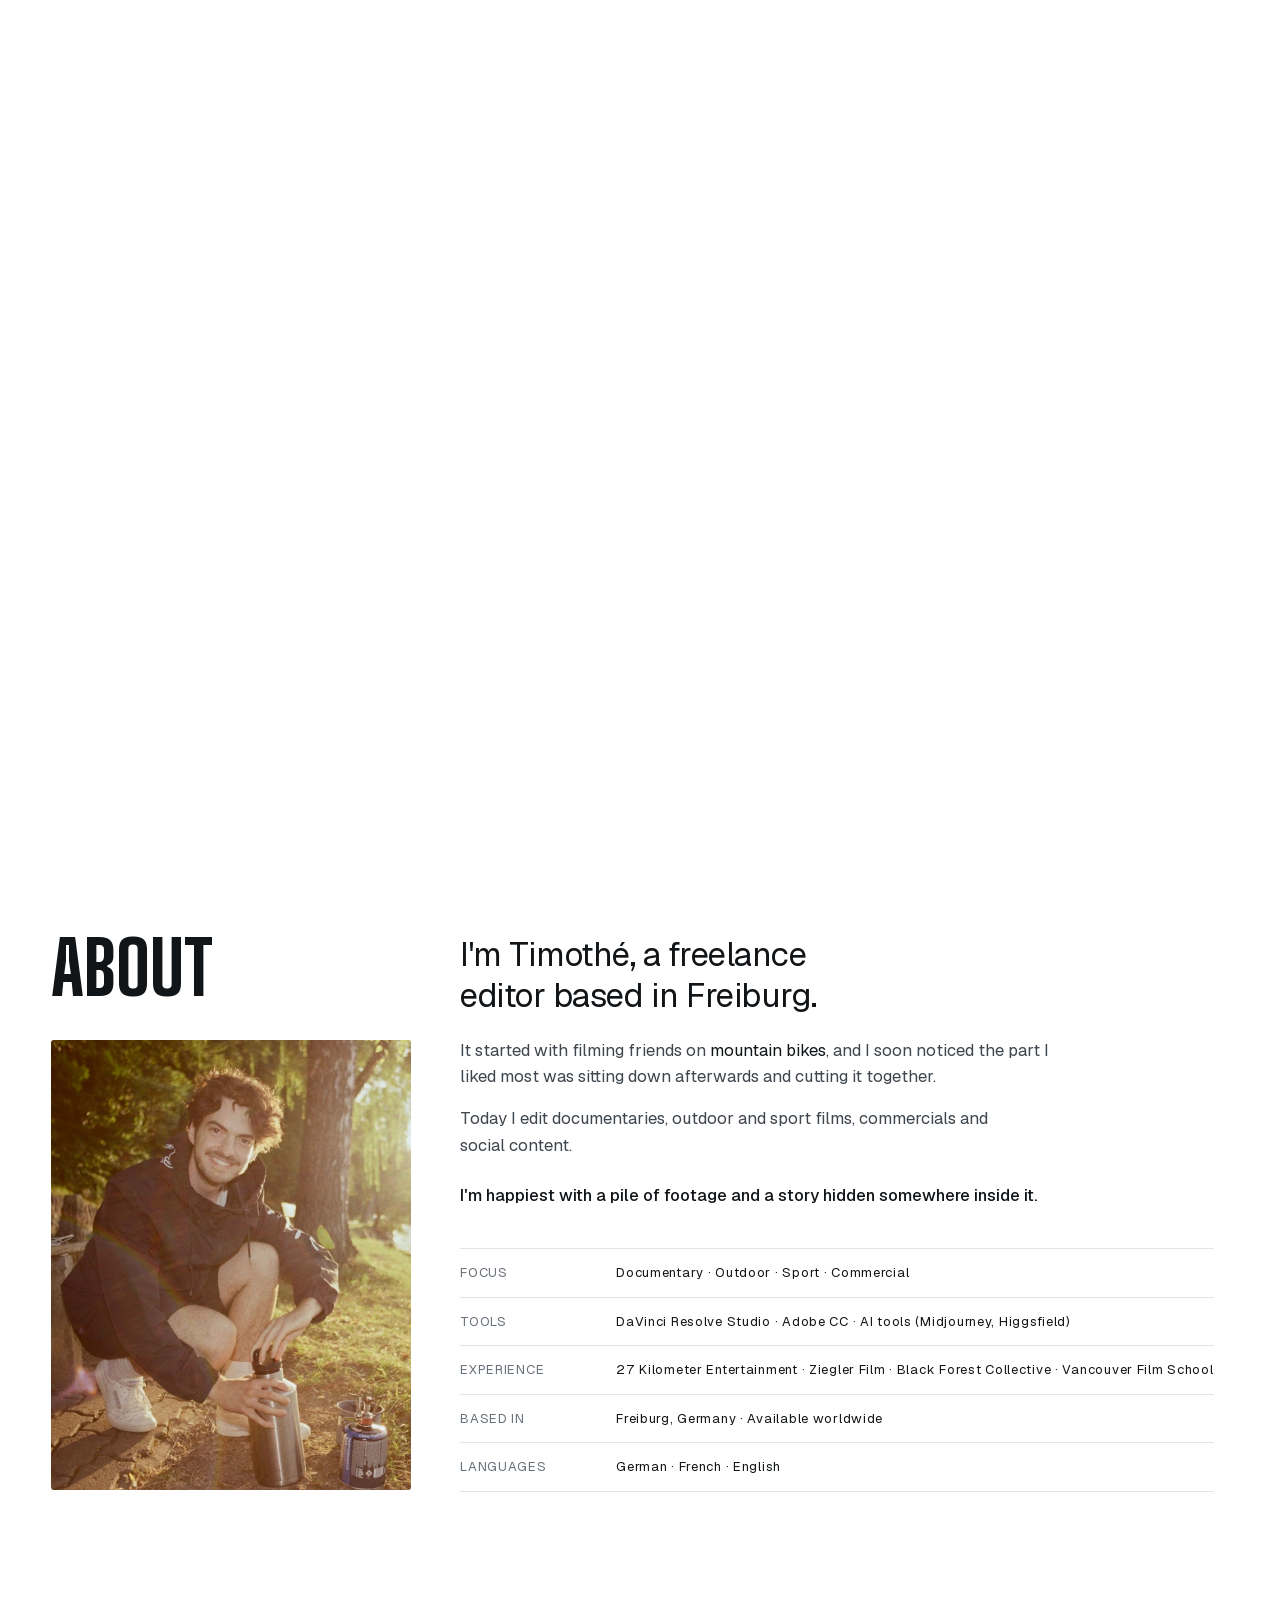
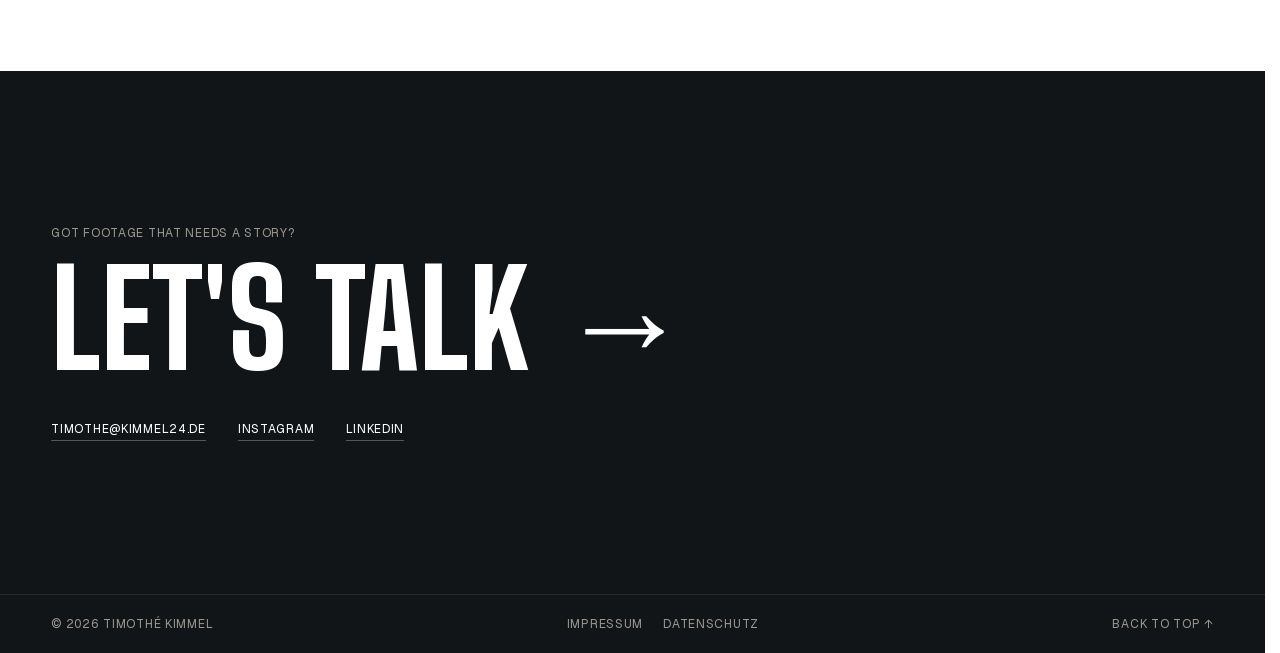
==== commit 74f0ee36: "Impressum und Datenschutz als eigene Seiten; Schriften lokal statt Google Fonts Co-Authored-By: Clau" ====
--- a/index.html
+++ b/index.html
@@ -5,10 +5,7 @@
   <meta name="viewport" content="width=device-width, initial-scale=1">
   <title>Timothé Kimmel | Editor – Sport, Outdoor & Doc</title>
   <meta name="description" content="Timothé Kimmel – freelance editor for sport, outdoor and documentary films.">
-  <link rel="preconnect" href="https://fonts.googleapis.com">
-  <link rel="preconnect" href="https://fonts.gstatic.com" crossorigin>
-  <link href="https://fonts.googleapis.com/css2?family=Big+Shoulders+Display:wght@700;800&family=Geist:wght@400;500;600&display=swap" rel="stylesheet">
-  <link rel="stylesheet" href="style.css?v=86">
+  <link rel="stylesheet" href="style.css?v=87">
 </head>
 <body>
 
@@ -142,6 +139,7 @@
 
   <footer class="footer mono">
     <span>© <span id="year"></span> Timothé Kimmel</span>
+    <span class="footer-legal"><a href="impressum.html">Impressum</a><a href="datenschutz.html">Datenschutz</a></span>
     <a href="#top">Back to top ↑</a>
   </footer>
 
@@ -154,6 +152,6 @@
   <!-- Eigener Cursor über Viewer und Clips (nur mit Maus) -->
   <div class="cursor" aria-hidden="true"><span class="cursor-label"></span></div>
 
-  <script src="main.js?v=86"></script>
+  <script src="main.js?v=87"></script>
 </body>
 </html>
--- a/style.css
+++ b/style.css
@@ -1,3 +1,95 @@
+/* Schriften liegen auf dieser Seite selbst (keine Verbindung zu Google) */
+/* latin-ext */
+@font-face {
+  font-family: 'Big Shoulders Display';
+  font-style: normal;
+  font-weight: 700;
+  font-display: swap;
+  src: url(fonts/bigshoulders-latin-ext.woff2) format('woff2');
+  unicode-range: U+0100-02BA, U+02BD-02C5, U+02C7-02CC, U+02CE-02D7, U+02DD-02FF, U+0304, U+0308, U+0329, U+1D00-1DBF, U+1E00-1E9F, U+1EF2-1EFF, U+2020, U+20A0-20AB, U+20AD-20C4, U+2113, U+2C60-2C7F, U+A720-A7FF;
+}
+/* latin */
+@font-face {
+  font-family: 'Big Shoulders Display';
+  font-style: normal;
+  font-weight: 700;
+  font-display: swap;
+  src: url(fonts/bigshoulders-latin.woff2) format('woff2');
+  unicode-range: U+0000-00FF, U+0131, U+0152-0153, U+02BB-02BC, U+02C6, U+02DA, U+02DC, U+0304, U+0308, U+0329, U+2000-206F, U+20AC, U+2122, U+2191, U+2193, U+2212, U+2215, U+FEFF, U+FFFD;
+}
+/* latin-ext */
+@font-face {
+  font-family: 'Big Shoulders Display';
+  font-style: normal;
+  font-weight: 800;
+  font-display: swap;
+  src: url(fonts/bigshoulders-latin-ext.woff2) format('woff2');
+  unicode-range: U+0100-02BA, U+02BD-02C5, U+02C7-02CC, U+02CE-02D7, U+02DD-02FF, U+0304, U+0308, U+0329, U+1D00-1DBF, U+1E00-1E9F, U+1EF2-1EFF, U+2020, U+20A0-20AB, U+20AD-20C4, U+2113, U+2C60-2C7F, U+A720-A7FF;
+}
+/* latin */
+@font-face {
+  font-family: 'Big Shoulders Display';
+  font-style: normal;
+  font-weight: 800;
+  font-display: swap;
+  src: url(fonts/bigshoulders-latin.woff2) format('woff2');
+  unicode-range: U+0000-00FF, U+0131, U+0152-0153, U+02BB-02BC, U+02C6, U+02DA, U+02DC, U+0304, U+0308, U+0329, U+2000-206F, U+20AC, U+2122, U+2191, U+2193, U+2212, U+2215, U+FEFF, U+FFFD;
+}
+/* latin-ext */
+@font-face {
+  font-family: 'Geist';
+  font-style: normal;
+  font-weight: 400;
+  font-display: swap;
+  src: url(fonts/geist-latin-ext.woff2) format('woff2');
+  unicode-range: U+0100-02BA, U+02BD-02C5, U+02C7-02CC, U+02CE-02D7, U+02DD-02FF, U+0304, U+0308, U+0329, U+1D00-1DBF, U+1E00-1E9F, U+1EF2-1EFF, U+2020, U+20A0-20AB, U+20AD-20C4, U+2113, U+2C60-2C7F, U+A720-A7FF;
+}
+/* latin */
+@font-face {
+  font-family: 'Geist';
+  font-style: normal;
+  font-weight: 400;
+  font-display: swap;
+  src: url(fonts/geist-latin.woff2) format('woff2');
+  unicode-range: U+0000-00FF, U+0131, U+0152-0153, U+02BB-02BC, U+02C6, U+02DA, U+02DC, U+0304, U+0308, U+0329, U+2000-206F, U+20AC, U+2122, U+2191, U+2193, U+2212, U+2215, U+FEFF, U+FFFD;
+}
+/* latin-ext */
+@font-face {
+  font-family: 'Geist';
+  font-style: normal;
+  font-weight: 500;
+  font-display: swap;
+  src: url(fonts/geist-latin-ext.woff2) format('woff2');
+  unicode-range: U+0100-02BA, U+02BD-02C5, U+02C7-02CC, U+02CE-02D7, U+02DD-02FF, U+0304, U+0308, U+0329, U+1D00-1DBF, U+1E00-1E9F, U+1EF2-1EFF, U+2020, U+20A0-20AB, U+20AD-20C4, U+2113, U+2C60-2C7F, U+A720-A7FF;
+}
+/* latin */
+@font-face {
+  font-family: 'Geist';
+  font-style: normal;
+  font-weight: 500;
+  font-display: swap;
+  src: url(fonts/geist-latin.woff2) format('woff2');
+  unicode-range: U+0000-00FF, U+0131, U+0152-0153, U+02BB-02BC, U+02C6, U+02DA, U+02DC, U+0304, U+0308, U+0329, U+2000-206F, U+20AC, U+2122, U+2191, U+2193, U+2212, U+2215, U+FEFF, U+FFFD;
+}
+/* latin-ext */
+@font-face {
+  font-family: 'Geist';
+  font-style: normal;
+  font-weight: 600;
+  font-display: swap;
+  src: url(fonts/geist-latin-ext.woff2) format('woff2');
+  unicode-range: U+0100-02BA, U+02BD-02C5, U+02C7-02CC, U+02CE-02D7, U+02DD-02FF, U+0304, U+0308, U+0329, U+1D00-1DBF, U+1E00-1E9F, U+1EF2-1EFF, U+2020, U+20A0-20AB, U+20AD-20C4, U+2113, U+2C60-2C7F, U+A720-A7FF;
+}
+/* latin */
+@font-face {
+  font-family: 'Geist';
+  font-style: normal;
+  font-weight: 600;
+  font-display: swap;
+  src: url(fonts/geist-latin.woff2) format('woff2');
+  unicode-range: U+0000-00FF, U+0131, U+0152-0153, U+02BB-02BC, U+02C6, U+02DA, U+02DC, U+0304, U+0308, U+0329, U+2000-206F, U+20AC, U+2122, U+2191, U+2193, U+2212, U+2215, U+FEFF, U+FFFD;
+}
+
 /* ============ Farben & Schriften – hier zentral anpassen ============ */
 :root {
   /* Kühle Palette aus dem Denali-Material: Schnee, Fels, Gletscher */
@@ -338,3 +430,18 @@
 .hover-clip { position: relative; color: var(--ink); cursor: default; outline: none; }
 .hover-clip video { position: absolute; left: 50%; bottom: calc(100% + 10px); width: clamp(200px, 22vw, 300px); aspect-ratio: 16 / 9; object-fit: cover; border-radius: 3px; box-shadow: 0 12px 32px rgba(18,21,24,.22); opacity: 0; transform: translate(calc(-50% + var(--dx, 0px)), 8px) scale(.96); transform-origin: 50% 100%; transition: opacity .25s ease, transform .35s cubic-bezier(.2,.7,.2,1); pointer-events: none; z-index: 10; }
 .hover-clip:hover video, .hover-clip:focus-visible video, .hover-clip.is-open video { opacity: 1; transform: translate(calc(-50% + var(--dx, 0px)), 0) scale(1); }
+
+/* Impressum & Datenschutz */
+.footer-legal { display: flex; gap: 20px; }
+.footer a:hover { color: var(--paper); }
+.legal { max-width: 760px; padding: calc(var(--gutter) + 90px) var(--gutter) 96px; margin: 0 auto; box-sizing: content-box; color: #3f464d; line-height: 1.6; font-size: 15px; overflow-wrap: anywhere; }
+.legal h1 { font-family: var(--display); font-weight: var(--display-weight); text-transform: var(--display-case); letter-spacing: var(--display-track); font-size: calc(clamp(36px, 6vw, 64px) * var(--display-scale)); line-height: .95; color: var(--ink); margin-bottom: 40px; overflow-wrap: normal; hyphens: auto; }
+.legal h2 { font-size: 20px; font-weight: 600; color: var(--ink); margin: 48px 0 14px; letter-spacing: -.01em; }
+.legal h3 { font-size: 16px; font-weight: 600; color: var(--ink); margin: 28px 0 8px; }
+.legal h4 { font-size: 15px; font-weight: 500; color: var(--ink); margin: 20px 0 6px; }
+.legal p, .legal ul { margin-bottom: 12px; }
+.legal ul { padding-left: 20px; }
+.legal li { margin-bottom: 6px; }
+.legal a { color: var(--ink); text-decoration: underline; text-decoration-thickness: 1px; text-underline-offset: 2px; }
+.legal-source { margin-top: 48px; font-size: 13px; color: var(--muted); }
+@media (max-width: 760px) { .footer-legal { gap: 16px; } }
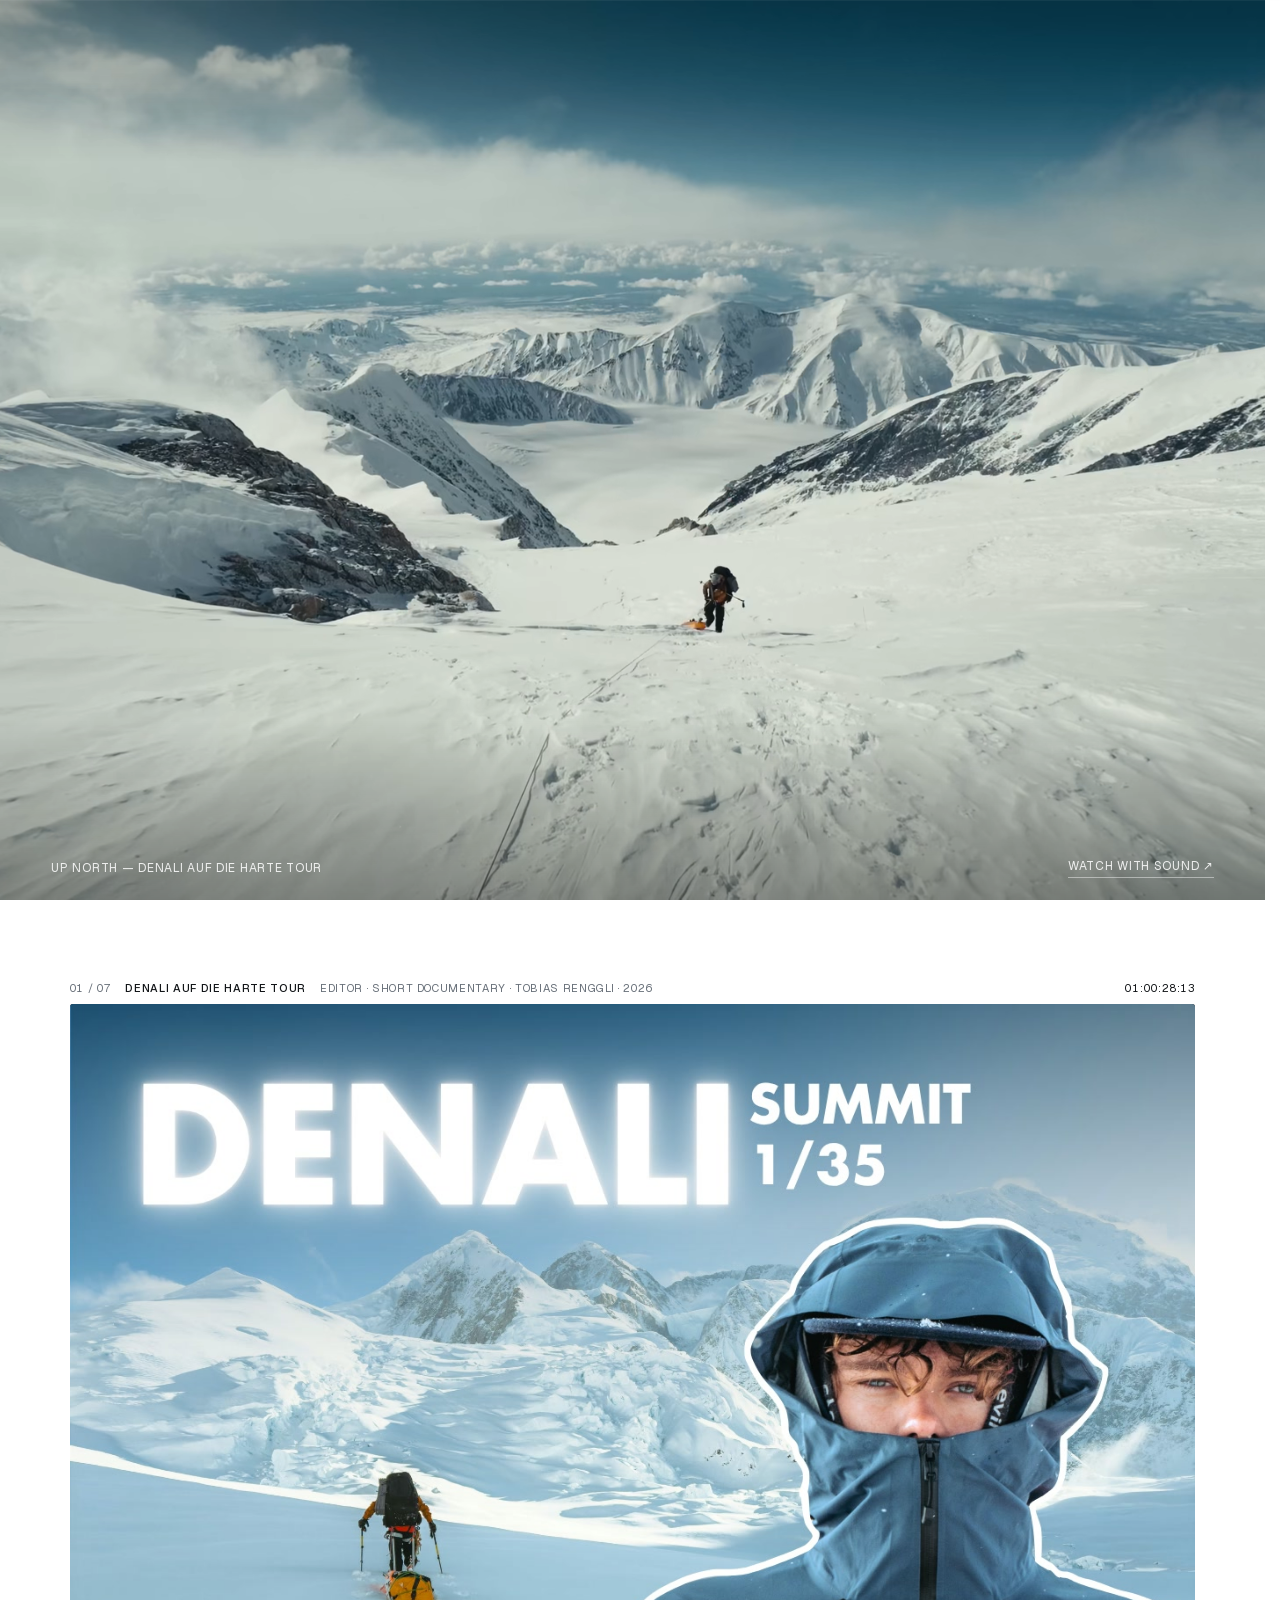
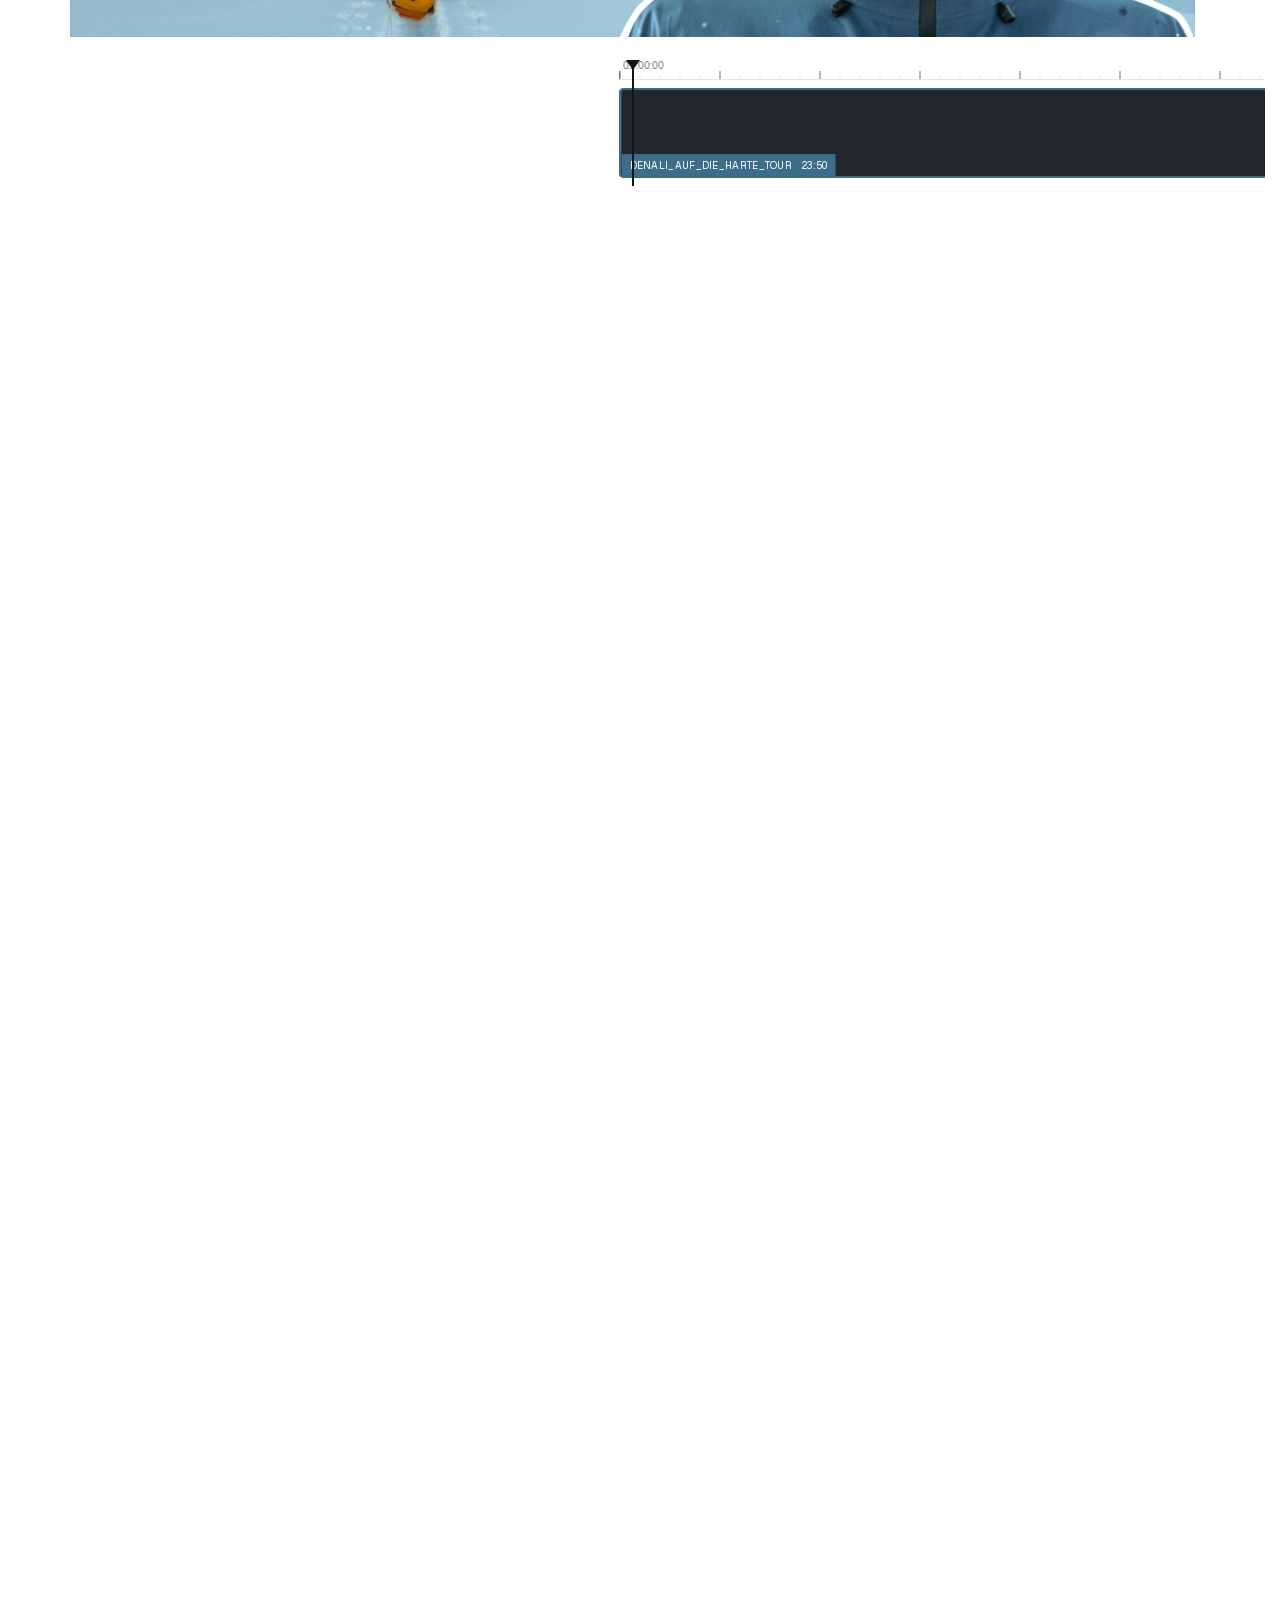
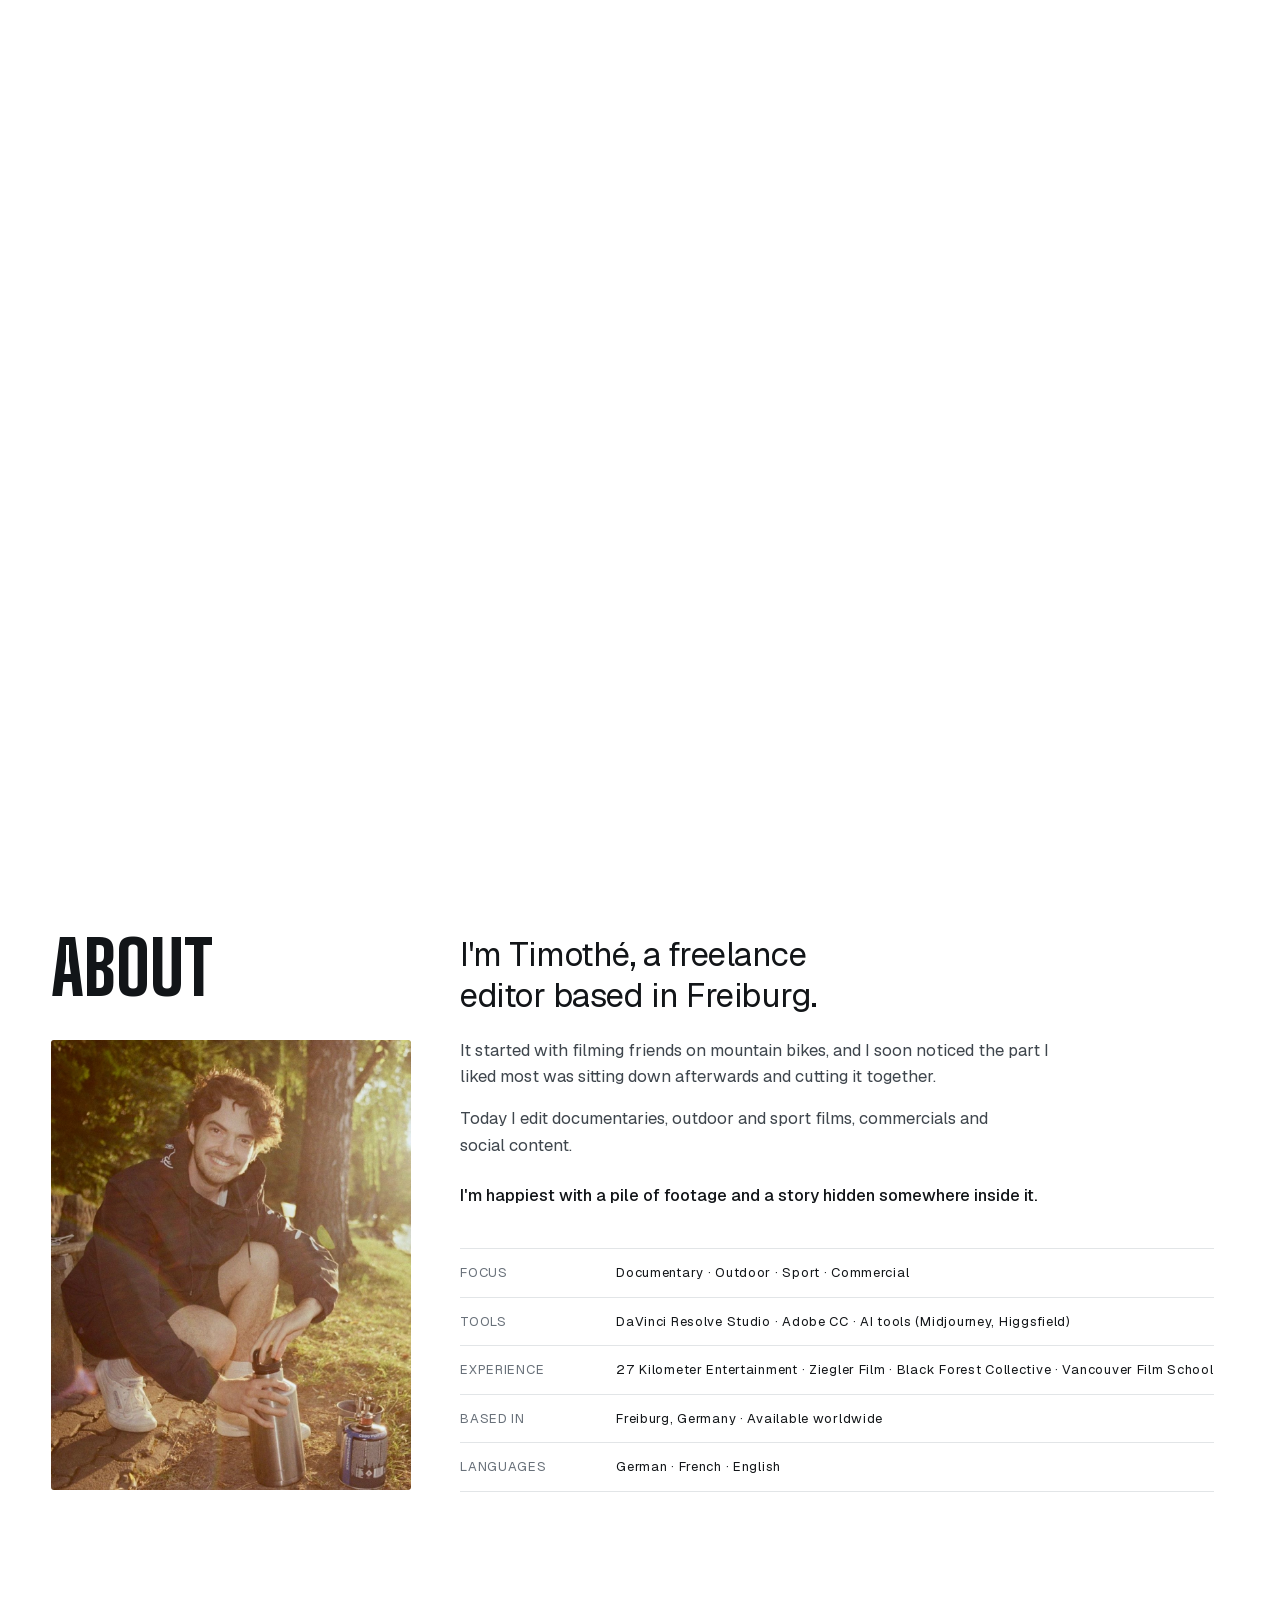
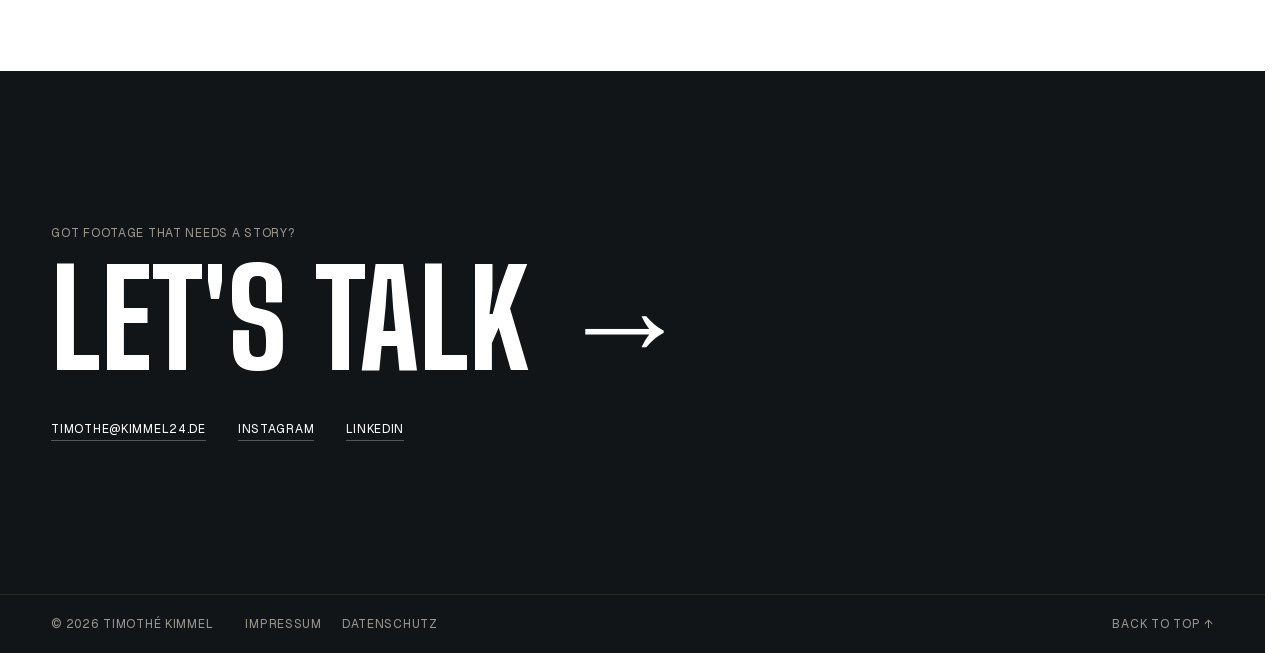
==== commit 10973331: "Dark Mode nach Geräteeinstellung; Footer-Links links; Hover-GIFs vorerst entfernt Co-Authored-By: Cl" ====
--- a/index.html
+++ b/index.html
@@ -3,9 +3,10 @@
 <head>
   <meta charset="utf-8">
   <meta name="viewport" content="width=device-width, initial-scale=1">
+  <meta name="color-scheme" content="light dark">
   <title>Timothé Kimmel | Editor – Sport, Outdoor & Doc</title>
   <meta name="description" content="Timothé Kimmel – freelance editor for sport, outdoor and documentary films.">
-  <link rel="stylesheet" href="style.css?v=87">
+  <link rel="stylesheet" href="style.css?v=90">
 </head>
 <body>
 
@@ -111,9 +112,9 @@
       <div class="about-body">
         <p class="lead">I'm Timothé, a freelance editor based in Freiburg.</p>
         <div class="about-text">
-          <p>It started with filming friends on <span class="hover-clip" tabindex="0">mountain bikes<video muted loop playsinline preload="none" src="media/about-mtb.mp4" aria-hidden="true"></video></span>, and I soon noticed the part I liked most was sitting down afterwards and cutting it together.</p>
+          <p>It started with filming friends on mountain bikes, and I soon noticed the part I liked most was sitting down afterwards and cutting it together.</p>
           <p>Today I edit documentaries, outdoor and sport films, commercials and social content.</p>
-          <p class="about-hl">I'm happiest with a pile of footage and a <span class="hover-clip" tabindex="0">story hidden somewhere inside it<video muted loop playsinline preload="none" src="media/about-story.mp4" style="aspect-ratio: 282 / 207" aria-hidden="true"></video></span>.</p>
+          <p class="about-hl">I'm happiest with a pile of footage and a story hidden somewhere inside it.</p>
         </div>
         <ul class="facts mono">
           <li><span>Focus</span>Documentary · Outdoor · Sport · Commercial</li>
@@ -152,6 +153,6 @@
   <!-- Eigener Cursor über Viewer und Clips (nur mit Maus) -->
   <div class="cursor" aria-hidden="true"><span class="cursor-label"></span></div>
 
-  <script src="main.js?v=87"></script>
+  <script src="main.js?v=90"></script>
 </body>
 </html>
--- a/style.css
+++ b/style.css
@@ -432,7 +432,7 @@
 .hover-clip:hover video, .hover-clip:focus-visible video, .hover-clip.is-open video { opacity: 1; transform: translate(calc(-50% + var(--dx, 0px)), 0) scale(1); }
 
 /* Impressum & Datenschutz */
-.footer-legal { display: flex; gap: 20px; }
+.footer-legal { display: flex; gap: 20px; margin-right: auto; margin-left: 32px; }
 .footer a:hover { color: var(--paper); }
 .legal { max-width: 760px; padding: calc(var(--gutter) + 90px) var(--gutter) 96px; margin: 0 auto; box-sizing: content-box; color: #3f464d; line-height: 1.6; font-size: 15px; overflow-wrap: anywhere; }
 .legal h1 { font-family: var(--display); font-weight: var(--display-weight); text-transform: var(--display-case); letter-spacing: var(--display-track); font-size: calc(clamp(36px, 6vw, 64px) * var(--display-scale)); line-height: .95; color: var(--ink); margin-bottom: 40px; overflow-wrap: normal; hyphens: auto; }
@@ -444,4 +444,32 @@
 .legal li { margin-bottom: 6px; }
 .legal a { color: var(--ink); text-decoration: underline; text-decoration-thickness: 1px; text-underline-offset: 2px; }
 .legal-source { margin-top: 48px; font-size: 13px; color: var(--muted); }
-@media (max-width: 760px) { .footer-legal { gap: 16px; } }
+@media (max-width: 760px) { .footer-legal { gap: 16px; margin: 0; } }
+
+/* ============ Dark Mode: folgt automatisch der Einstellung des Geräts ============ */
+@media (prefers-color-scheme: dark) {
+  :root {
+    color-scheme: dark;
+    --paper: #0e1113;    /* fast Schwarz, leicht kühl */
+    --ink: #e8ebed;      /* Schnee – Text */
+    --muted: #8a929a;
+    --line: #262b30;
+    --accent: #7fa8c2;   /* Gletscherblau, heller für dunklen Grund */
+    --body-text: #b3bac1;
+    --surface: #161a1e;  /* Kontaktbereich */
+  }
+  .topbar { background: rgba(14,17,19,.86); }
+  .about-text, .legal { color: var(--body-text); }
+  /* Bereiche, die im hellen Modus schwarz sind, bleiben dunkel */
+  .hero { background: #000; }
+  .contact { background: var(--surface); color: #fff; border-top: 1px solid var(--line); }
+  .contact-links a { border-color: #444b52; }
+  .footer { background: #08090a; border-top-color: var(--line); }
+  .footer a:hover { color: #fff; }
+  .filters button.is-active { color: #0e1113; }
+  .play::after { border-left-color: #121518; }
+  /* eigener Cursor */
+  .cursor { background: rgba(232,235,237,.94); color: #0e1113; box-shadow: 0 6px 24px rgba(0,0,0,.5); }
+  .cursor[data-kind="view"] { background: var(--ink); color: #0e1113; }
+  .hover-clip video { box-shadow: 0 12px 32px rgba(0,0,0,.6); }
+}
